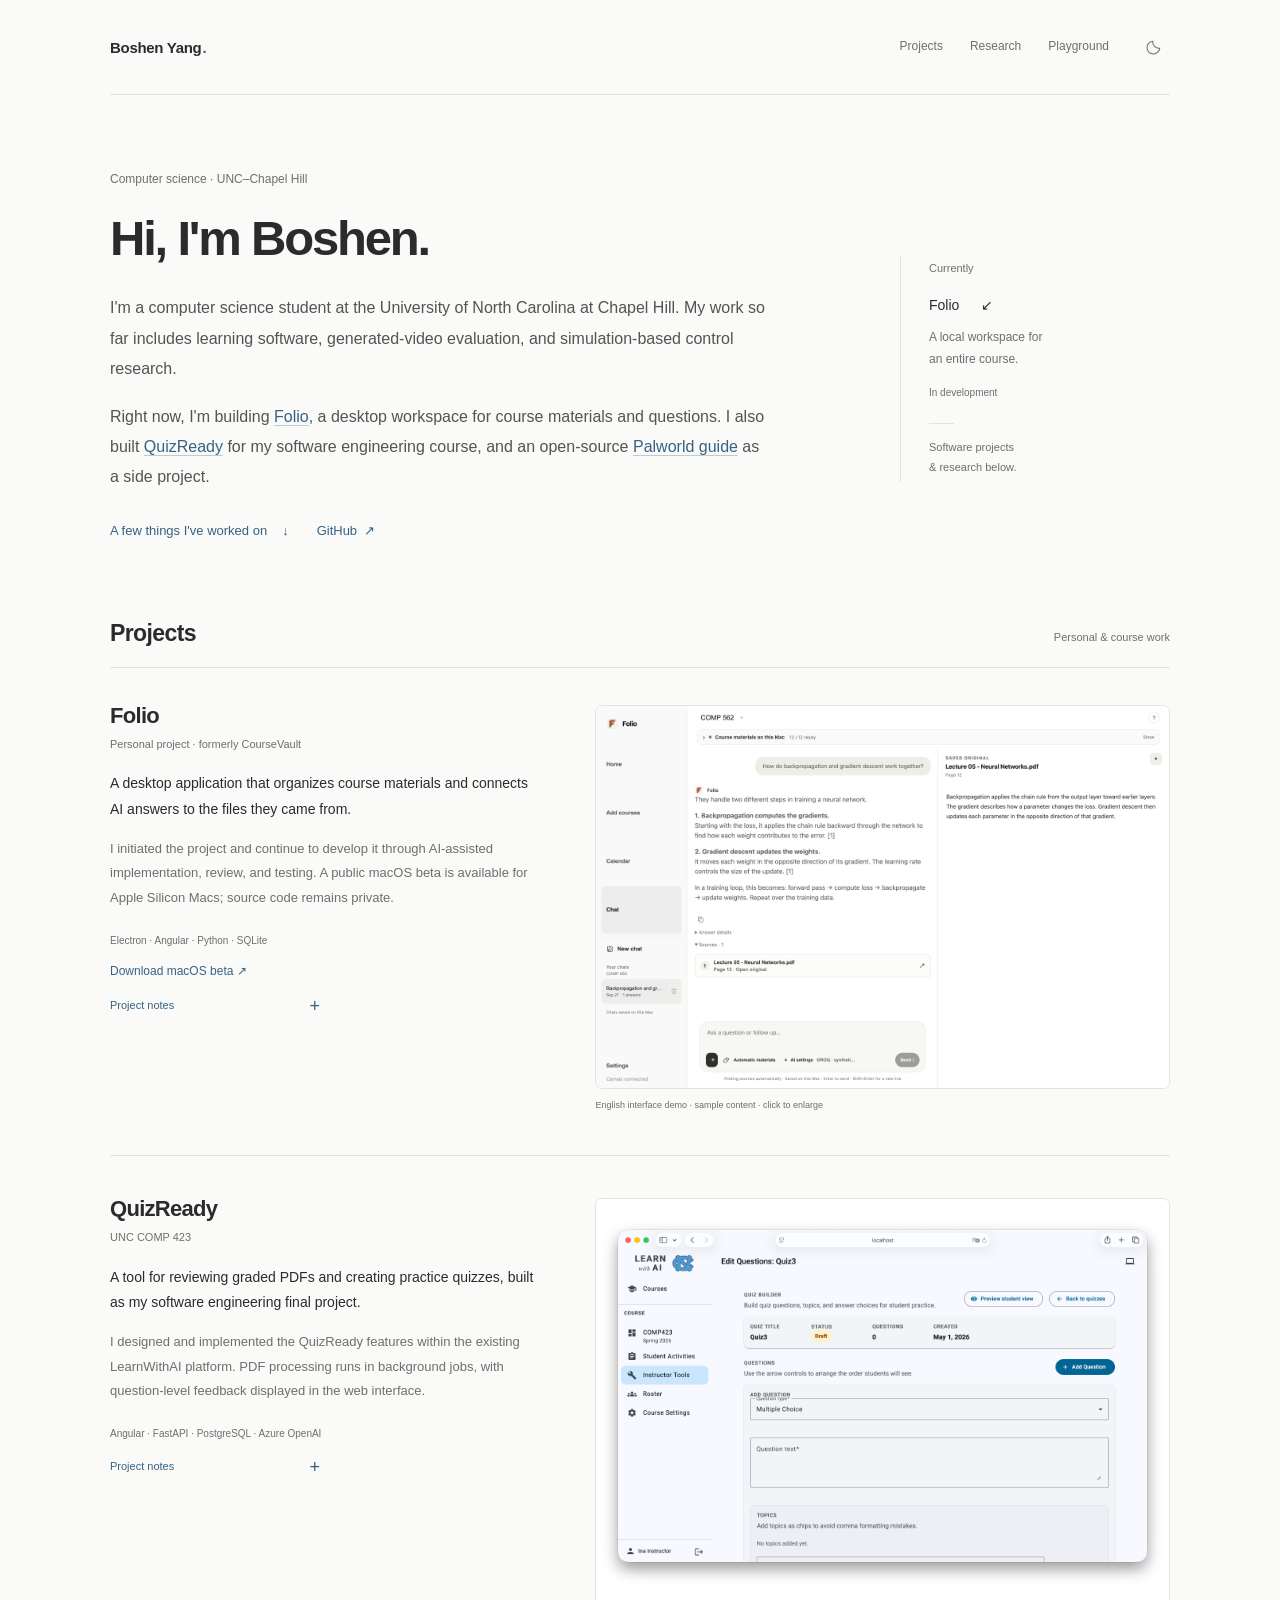
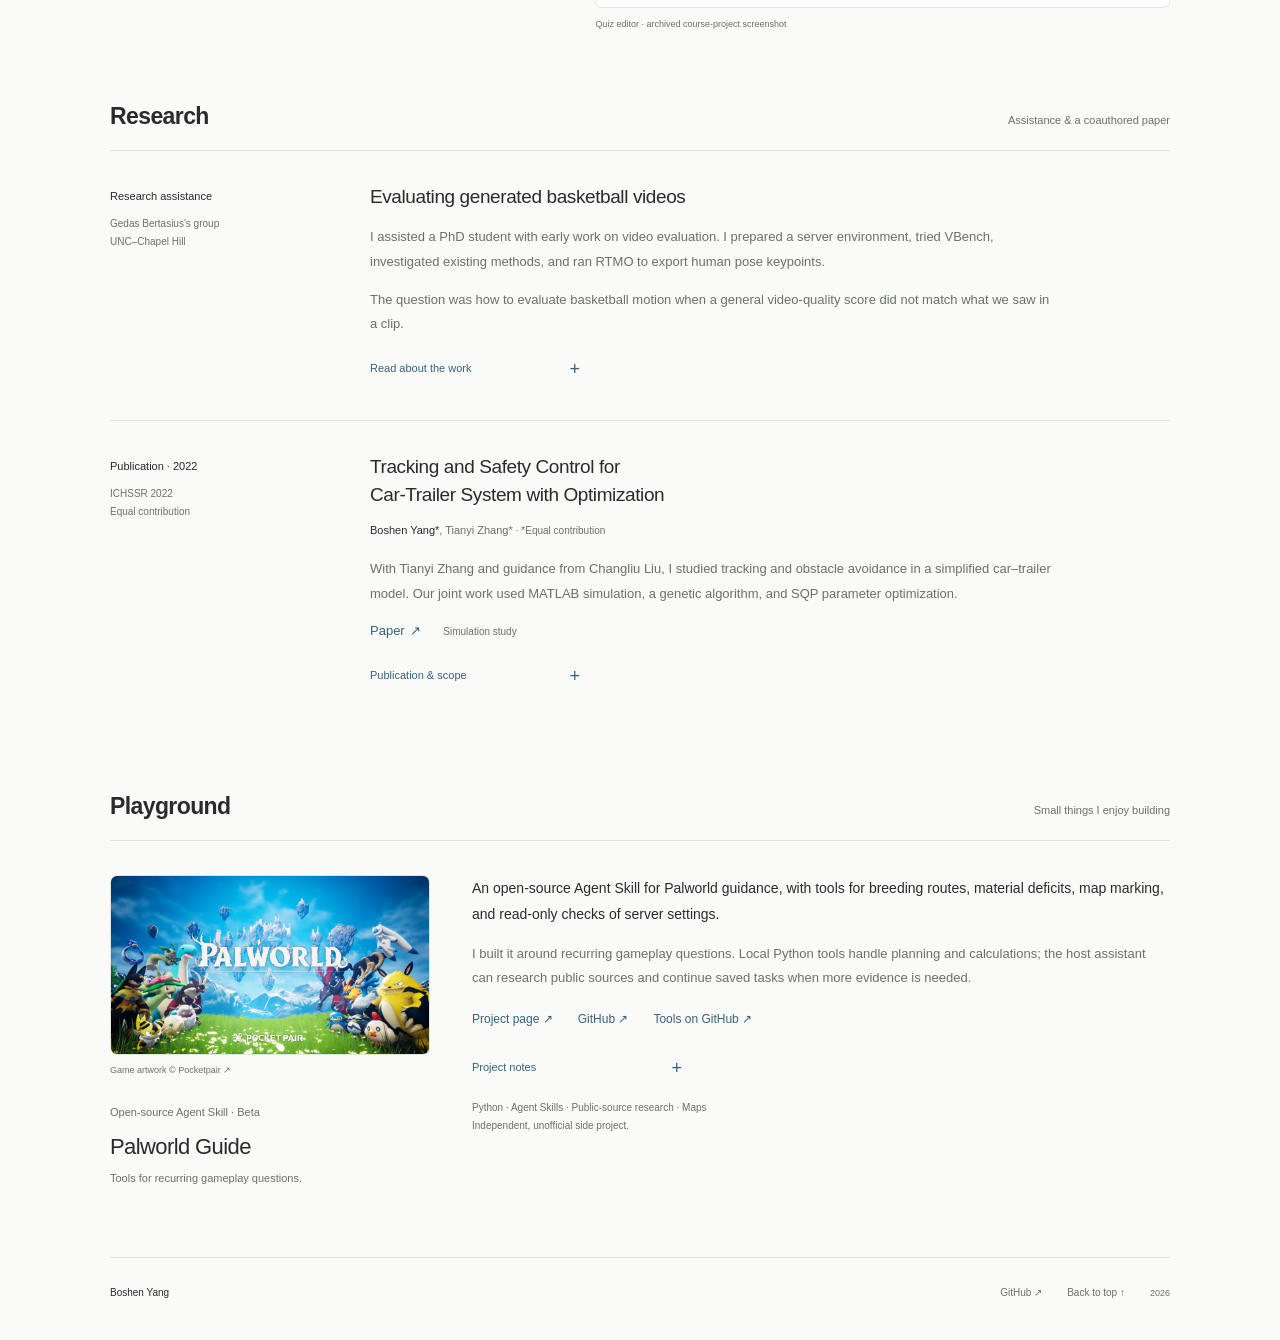
==== index.html @ eacd79cb "Publish Boshen Yang personal website" ====
<!doctype html>
<html lang="en" data-theme="light">
<head>
<meta charset="utf-8"><meta name="viewport" content="width=device-width, initial-scale=1">
<meta name="description" content="Boshen Yang, a computer science student at UNC–Chapel Hill. Selected projects and research.">
<link rel="canonical" href="https://bensssonxx.github.io/">
<meta property="og:type" content="website"><meta property="og:title" content="Boshen Yang"><meta property="og:description" content="Computer science at UNC–Chapel Hill. Selected projects and research."><meta property="og:url" content="https://bensssonxx.github.io/">
<meta name="theme-color" content="#fafaf8"><title>Boshen Yang</title>
<link rel="icon" href="favicon.svg" type="image/svg+xml"><link rel="stylesheet" href="styles.css"><script src="script.js" defer></script>
</head>
<body>
<a class="skip-link" href="#main">Skip to content</a>
<header id="top" class="site-header">
<a class="site-name" href="#top" aria-label="Boshen Yang, back to top">Boshen Yang<span class="name-mark" aria-hidden="true">.</span></a>
<div class="header-right"><nav aria-label="Main navigation"><a href="#projects">Projects</a><a href="#research">Research</a><a href="#playground">Playground</a></nav><button class="theme-toggle" type="button" aria-label="Switch to dark theme" title="Switch to dark theme"><svg class="moon-icon" viewBox="0 0 24 24" fill="none" stroke="currentColor" stroke-width="1.5" aria-hidden="true"><path d="M20.8 13.1A9 9 0 0 1 10.9 3.2a9 9 0 1 0 9.9 9.9Z"/></svg><svg class="sun-icon" viewBox="0 0 24 24" fill="none" stroke="currentColor" stroke-width="1.5" aria-hidden="true"><circle cx="12" cy="12" r="4"/><path d="M12 2v2m0 16v2M2 12h2m16 0h2M5 5l1.5 1.5m11 11L19 19M5 19l1.5-1.5m11-11L19 5"/></svg></button></div>
</header>
<main id="main">
<section id="about" class="intro" aria-labelledby="intro-title">
<div class="intro-main"><p class="intro-location">Computer science · UNC–Chapel Hill</p><h1 id="intro-title">Hi, I'm Boshen.</h1><p>I'm a computer science student at the University of North Carolina at Chapel Hill. My work so far includes learning software, generated-video evaluation, and simulation-based control research.</p><p>Right now, I'm building <a href="#folio">Folio</a>, a desktop workspace for course materials and questions. I also built <a href="#quizready">QuizReady</a> for my software engineering course, and an open-source <a href="#playground">Palworld guide</a> as a side project.</p><div class="intro-links"><a class="intro-link" href="#projects">A few things I've worked on <span aria-hidden="true">↓</span></a><a class="intro-github" href="https://github.com/Bensssonxx" target="_blank" rel="noopener noreferrer">GitHub <span aria-hidden="true">↗</span><span class="sr-only"> (opens in a new tab)</span></a></div></div>
<aside class="current-note" aria-label="Current project"><span class="note-heading">Currently</span><a href="#folio">Folio <span aria-hidden="true">↙</span></a><p>A local workspace for<br>an entire course.</p><span class="note-status">In development</span><div class="note-rule" aria-hidden="true"></div><p class="note-small">Software projects<br>& research below.</p></aside>
</section>

<section id="projects" class="projects" aria-labelledby="projects-title">
<div class="section-heading"><h2 id="projects-title">Projects</h2><span>Personal & course work</span></div>
<article id="folio" class="project-entry">
<div class="project-copy"><span id="coursevault" aria-hidden="true"></span><div class="project-heading"><h3>Folio</h3><span class="entry-type">Personal project · formerly CourseVault</span></div><p>A desktop application that organizes course materials and connects AI answers to the files they came from.</p><p>I initiated the project and continue to develop it through AI-assisted implementation, review, and testing. A public macOS beta is available for Apple Silicon Macs; source code remains private.</p><p class="technologies">Electron · Angular · Python · SQLite</p><p class="project-resource-links"><a href="https://github.com/Bensssonxx/folio-releases/releases/tag/v0.9.0-beta.4" target="_blank" rel="noopener noreferrer">Download macOS beta ↗<span class="sr-only"> (opens in a new tab)</span></a></p><details class="project-details"><summary>Project notes <span aria-hidden="true">+</span></summary><div class="details-content">
              <h4>The problem</h4><p>Course information is spread across Canvas, instructor websites, and local files. Repeated uploads make it harder to keep questions connected to the right materials.</p>
              <h4>My role</h4><p>I initiated the project and continue to define its workflows, review implementation, and iterate through AI-assisted development and hands-on use.</p>
              <h4>How it works</h4><p>Read-only material discovery feeds a local workspace. Keyword and multilingual semantic retrieval support course-scoped questions; citations open the original sources for checking.</p>
              <h4>Current stage</h4><p>Folio was previously called CourseVault. A public beta is available for Apple Silicon Macs running macOS 14 or later. Development continues, and source code remains private.</p>
            </div></details></div>
<figure class="project-figure"><button class="image-button" type="button" aria-label="Enlarge Folio English interface demo" data-caption="Folio — the real application interface displaying a prepared English demo conversation and sample lecture excerpt. Captured locally on October 23, 2026. Demo content; no live AI request or real student record."><img src="assets/folio-english-sources.png" width="1440" height="960" alt="Folio English interface with a sample machine-learning question, an answer, a source citation, and the saved lecture excerpt open alongside it" decoding="async"><span class="image-zoom" aria-hidden="true">View screenshot ↗</span></button><figcaption>English interface demo · sample content · click to enlarge</figcaption></figure>
</article>
<article id="quizready" class="project-entry">
<div class="project-copy"><div class="project-heading"><h3>QuizReady</h3><span class="entry-type">UNC COMP 423</span></div><p>A tool for reviewing graded PDFs and creating practice quizzes, built as my software engineering final project.</p><p>I designed and implemented the QuizReady features within the existing LearnWithAI platform. PDF processing runs in background jobs, with question-level feedback displayed in the web interface.</p><p class="technologies">Angular · FastAPI · PostgreSQL · Azure OpenAI</p><details class="project-details"><summary>Project notes <span aria-hidden="true">+</span></summary><div class="details-content">
              <h4>The problem</h4><p>Scores, handwritten responses, and grading rubrics are spread across a graded PDF. Students need a clearer way to review individual questions and identify what to revisit.</p>
              <h4>My role</h4><p>I designed and implemented the QuizReady features as my COMP 423 final project, integrating them into the existing LearnWithAI course platform.</p>
              <h4>How it works</h4><p>A FastAPI service accepts uploads and queues background processing with Dramatiq and RabbitMQ. PDF and vision processing produce feedback; the Angular interface tracks the job and displays results.</p>
              <h4>Beyond PDF review</h4><p>Instructors can create and publish practice quizzes. Students can submit responses and receive immediate scoring for multiple-choice questions.</p>
            </div></details></div>
<figure class="project-figure"><button class="image-button" type="button" aria-label="Enlarge QuizReady project screenshot" data-caption="QuizReady — the quiz editor in the existing LearnWithAI course platform. Screenshot preserved with the original project materials."><img src="assets/quizready-editor.png" width="2928" height="1920" alt="QuizReady quiz editor with controls for adding questions and previewing the student view" loading="lazy" decoding="async"><span class="image-zoom" aria-hidden="true">View screenshot ↗</span></button><figcaption>Quiz editor · archived course-project screenshot</figcaption></figure>
</article>
</section>

<section id="research" class="research" aria-labelledby="research-title">
<div class="section-heading"><h2 id="research-title">Research</h2><span>Assistance & a coauthored paper</span></div>
<article class="research-entry"><div class="research-context"><span>Research assistance</span><p>Gedas Bertasius's group<br>UNC–Chapel Hill</p></div><div class="research-copy"><h3>Evaluating generated basketball videos</h3><p>I assisted a PhD student with early work on video evaluation. I prepared a server environment, tried VBench, investigated existing methods, and ran RTMO to export human pose keypoints.</p><p>The question was how to evaluate basketball motion when a general video-quality score did not match what we saw in a clip.</p><details class="research-details"><summary>Read about the work <span aria-hidden="true">+</span></summary><div class="details-content"><p>Some short clips received high general-purpose quality scores despite visibly unsatisfactory results. I investigated existing approaches that could better capture basketball motion and body consistency.</p><p>My contribution focused on method research, preliminary testing, and pose-data export. The work explored evaluation approaches rather than establishing a validated motion-error detector.</p></div></details></div></article>
<article class="research-entry"><div class="research-context"><span>Publication · 2022</span><p>ICHSSR 2022<br>Equal contribution</p></div><div class="research-copy"><h3>Tracking and Safety Control for<br class="desktop-break"> Car-Trailer System with Optimization</h3><p class="author-line"><strong>Boshen Yang*</strong>, Tianyi Zhang* <span>· *Equal contribution</span></p><p>With Tianyi Zhang and guidance from Changliu Liu, I studied tracking and obstacle avoidance in a simplified car–trailer model. Our joint work used MATLAB simulation, a genetic algorithm, and SQP parameter optimization.</p><p class="paper-links"><a href="https://doi.org/10.2991/assehr.k.220504.041" target="_blank" rel="noopener noreferrer">Paper <span class="external-arrow" aria-hidden="true">↗</span><span class="sr-only"> (opens in a new tab)</span></a><span>Simulation study</span></p><details class="research-details"><summary>Publication & scope <span aria-hidden="true">+</span></summary><div class="details-content"><p class="publication"><strong>Boshen Yang*, Tianyi Zhang*.</strong> “Tracking and Safety Control for Car-Trailer System with Optimization.” <em>ICHSSR 2022</em>, pp. 223–228. *Equal contribution.</p><p>The paper reports results under idealized numerical simulation conditions. It does not establish real-vehicle validation or a general safety guarantee.</p><a class="text-link" href="https://doi.org/10.2991/assehr.k.220504.041" target="_blank" rel="noopener noreferrer">Read the paper <span aria-hidden="true">↗</span><span class="sr-only"> (opens in a new tab)</span></a></div></details></div></article>
</section>
<section id="playground" class="playground" aria-labelledby="playground-title">
<div class="section-heading"><h2 id="playground-title">Playground</h2><span>Small things I enjoy building</span></div>
<article class="side-project"><div class="side-project-visual"><figure class="palworld-figure"><button class="image-button" type="button" aria-label="Enlarge Palworld official artwork" data-caption="Palworld promotional artwork © Pocketpair, from the developer’s official press release. Used here to illustrate an independent, unofficial fan project; the artwork is not my work."><img src="assets/palworld-official-keyvisual.png" width="1920" height="1080" alt="Official Palworld artwork showing a group of Pals and floating islands beneath the English Palworld logo" loading="lazy" decoding="async"><span class="image-zoom" aria-hidden="true">View artwork ↗</span></button><figcaption>Game artwork © <a href="https://prtimes.jp/main/html/rd/p/000000007.000071410.html" target="_blank" rel="noopener noreferrer">Pocketpair ↗<span class="sr-only"> (opens in a new tab)</span></a></figcaption></figure><span class="entry-type">Open-source Agent Skill · Beta</span><h3>Palworld Guide</h3><p>Tools for recurring gameplay questions.</p></div><div class="side-project-copy"><p>An open-source Agent Skill for Palworld guidance, with tools for breeding routes, material deficits, map marking, and read-only checks of server settings.</p><p>I built it around recurring gameplay questions. Local Python tools handle planning and calculations; the host assistant can research public sources and continue saved tasks when more evidence is needed.</p><div class="side-project-links"><a href="palworld-project/index.html">Project page ↗</a><a href="https://github.com/Bensssonxx/palworld-guide" target="_blank" rel="noopener noreferrer">GitHub ↗<span class="sr-only"> (opens in a new tab)</span></a><a href="https://github.com/Bensssonxx/palworld-guide/tree/main/palworld-guide/scripts" target="_blank" rel="noopener noreferrer">Tools on GitHub ↗<span class="sr-only"> (opens in a new tab)</span></a></div><details class="side-project-details"><summary>Project notes <span aria-hidden="true">+</span></summary><div class="details-content"><p>The bilingual project page includes recorded examples and a terrain map. The Python tools are available in the public repository; this website does not host a chatbot.</p><p>Version 0.11.0-beta.2 is publicly available, with an MIT license for the original code and documentation. Community and game data retain their own rights. Beta trials and offline CI are documented in the repository; external-player and in-game validation remain pending.</p></div></details><p class="side-project-stage">Python · Agent Skills · Public-source research · Maps<br>Independent, unofficial side project.</p></div></article>
</section>
</main>
<footer><span>Boshen Yang</span><div><a href="https://github.com/Bensssonxx" target="_blank" rel="noopener noreferrer">GitHub ↗<span class="sr-only"> (opens in a new tab)</span></a><a href="#top">Back to top ↑</a><span class="footer-year">2026</span></div></footer>
<dialog id="screenshot-dialog" aria-labelledby="dialog-caption"><button class="dialog-close" type="button" aria-label="Close screenshot">Close <span aria-hidden="true">×</span></button><figure><img id="dialog-image" alt=""><figcaption id="dialog-caption">Project screenshot</figcaption></figure></dialog>
</body></html>
---- styles.css ----
:root{color-scheme:light;--bg:#fafaf8;--surface:#fff;--ink:#292b2d;--muted:#6c706e;--line:#e3e4de;--link:#376283;--soft:#f0f1ec;--sans:-apple-system,BlinkMacSystemFont,'Segoe UI',Helvetica,Arial,sans-serif}
:root[data-theme=dark]{color-scheme:dark;--bg:#191b1b;--surface:#222525;--ink:#e7e8e3;--muted:#9ea6a3;--line:#343a37;--link:#a2c4db;--soft:#252b27}
*{box-sizing:border-box}html{scroll-behavior:smooth;scroll-padding-top:38px}body{margin:0;background:var(--bg);color:var(--ink);font-family:var(--sans);font-size:15px;line-height:1.8;-webkit-font-smoothing:antialiased}a{color:var(--link);text-decoration:none;text-underline-offset:4px}a:hover{text-decoration:underline}button{font:inherit;color:inherit;cursor:pointer}button,a,summary{-webkit-tap-highlight-color:transparent}a:focus-visible,button:focus-visible,summary:focus-visible{outline:2px solid var(--link);outline-offset:5px}::selection{background:#bfd1dd80}.site-header,main,footer{width:min(1060px,calc(100% - 96px));margin-inline:auto}.site-header{display:flex;justify-content:space-between;align-items:center;gap:25px;padding:30px 0;border-bottom:1px solid var(--line)}.site-name{font-size:15px;font-weight:600;color:var(--ink);letter-spacing:-.3px}.site-name:hover{text-decoration:none}.name-mark{color:var(--link);margin-left:1px}.header-right,nav{display:flex;align-items:center;gap:27px}nav a{font-size:12px;color:var(--muted)}nav a:hover,nav a[aria-current]{color:var(--ink)}.external-arrow{display:inline-block;margin-left:2px;transition:transform .18s}a:hover .external-arrow{transform:translate(1px,-1px)}.theme-toggle{display:grid;place-items:center;width:34px;height:34px;border:0;background:none;border-radius:5px;color:var(--muted);padding:8px;transition:background .18s,color .18s}.theme-toggle:hover{background:var(--soft);color:var(--ink)}.theme-toggle svg{width:17px;height:17px}.sun-icon{display:none}[data-theme=dark] .sun-icon{display:block}[data-theme=dark] .moon-icon{display:none}.intro{display:grid;grid-template-columns:minmax(0,700px) 1fr;gap:90px;padding:74px 0 77px;align-items:center}.intro-location{font-size:12px;color:var(--muted);margin:0 0 18px}.intro h1{font-size:49px;font-weight:550;letter-spacing:-2.2px;line-height:1.2;margin:0 0 26px}.intro-main>p:not(.intro-location){font-size:16px;line-height:1.9;color:#505653;margin:0 0 17px;max-width:660px}[data-theme=dark] .intro-main>p:not(.intro-location){color:#bdc4c0}.intro-main>p a{border-bottom:1px solid #37628350}.intro-main>p a:hover{text-decoration:none;border-color:var(--link)}.intro-link{font-size:13px;display:inline-flex;gap:15px;align-items:center;margin-top:9px}.intro-link>span{display:inline-block;transition:transform .18s}.intro-link:hover>span{transform:translateY(2px)}.current-note{border-left:1px solid var(--line);padding:4px 0 4px 28px;align-self:center;margin-top:26px;font-size:12px}.note-heading{display:block;font-size:11px;color:var(--muted);margin-bottom:14px}.current-note>a{color:var(--ink);display:inline-flex;align-items:center;gap:22px;font-size:14px;font-weight:500}.current-note p{color:var(--muted);font-size:12px;line-height:1.8;margin:9px 0}.note-status{font-size:10px;color:var(--muted);display:inline-block;margin-top:4px}.note-rule{height:1px;background:var(--line);width:25px;margin:20px 0 14px}.current-note .note-small{font-size:11px;margin:0}.section-heading{display:flex;align-items:baseline;justify-content:space-between;gap:25px;border-bottom:1px solid var(--line);padding-bottom:18px;margin-bottom:34px}.section-heading h2{font-size:23px;font-weight:550;letter-spacing:-.6px;line-height:1.3;margin:0}.section-heading>span{font-size:11px;color:var(--muted)}.project-entry{display:grid;grid-template-columns:.86fr 1.14fr;gap:52px;align-items:start;padding-bottom:43px;margin-bottom:39px;border-bottom:1px solid var(--line)}.project-entry:last-child{border-bottom:0;padding-bottom:0;margin-bottom:0}.project-heading{display:flex;flex-direction:column;align-items:start;gap:4px;margin-bottom:17px}.project-heading h3{font-size:22px;font-weight:550;letter-spacing:-.7px;line-height:1.3;margin:0}.entry-type{font-size:11px;color:var(--muted)}.project-copy>p{font-size:13px;line-height:1.9;color:var(--muted);margin:0 0 15px}.project-copy>p:first-of-type{color:var(--ink);font-size:14px;line-height:1.8}.project-copy .technologies{font-size:10px;line-height:1.9;color:var(--muted);margin:20px 0 5px}.project-figure{margin:0;padding-top:3px;min-width:0}.image-button{padding:0;border:1px solid var(--line);background:var(--surface);border-radius:7px;display:block;width:100%;position:relative;overflow:hidden;transition:transform .2s,border-color .2s;cursor:zoom-in;text-align:left}.image-button img{display:block;width:100%;height:auto;aspect-ratio:1.405;object-fit:contain;background:#fff}.image-button:hover{transform:translateY(-2px);border-color:#adb8b0}.image-zoom{position:absolute;right:10px;bottom:10px;font-size:9px;border:1px solid #e3e4de;border-radius:4px;color:#3c4942;background:#fffffff0;padding:4px 7px;opacity:0;transform:translateY(3px);transition:opacity .18s,transform .18s}.image-button:hover .image-zoom,.image-button:focus-visible .image-zoom{opacity:1;transform:none}.project-figure figcaption{font-size:9px;color:var(--muted);margin-top:9px;line-height:1.6}summary{list-style:none;cursor:pointer;display:flex;justify-content:space-between;align-items:center;gap:15px;font-size:11px;color:var(--link);padding:9px 0;max-width:210px}summary:hover{text-decoration:underline;text-underline-offset:4px}summary::-webkit-details-marker{display:none}summary>span{font-size:18px;line-height:1;display:inline-block;transition:transform .18s}details[open]>summary>span{transform:rotate(45deg)}.details-content{font-size:12px;line-height:1.9;color:var(--muted);padding:6px 0 5px}.details-content h4{font-size:11px;font-weight:600;color:var(--ink);margin:13px 0 5px}.details-content h4:first-child{margin-top:0}.details-content p{margin:0 0 12px}.details-content p:last-child{margin-bottom:0}.research{padding-top:71px}.research .section-heading{margin-bottom:0}.research-entry{display:grid;grid-template-columns:210px 1fr;gap:50px;border-bottom:1px solid var(--line);padding:32px 0}.research-entry:last-child{border-bottom:0}.research-context{padding-top:3px;font-size:11px;line-height:1.9;color:var(--muted)}.research-context>span{color:var(--ink);font-size:11px}.research-context p{font-size:10px;margin:8px 0 0;line-height:1.8}.research-copy h3{font-size:19px;line-height:1.5;font-weight:500;letter-spacing:-.4px;margin:0 0 14px}.research-copy>p{font-size:13px;line-height:1.9;color:var(--muted);margin:0 0 13px;max-width:690px}.research-copy .author-line{font-size:11px;margin-top:-4px;margin-bottom:16px}.author-line strong{font-weight:500;color:var(--ink)}.author-line span{color:var(--muted);font-size:10px}.paper-links{display:flex;align-items:center;gap:22px}.paper-links>span{font-size:10px}.research-copy summary{font-size:11px;max-width:210px}.publication{font-size:11px}.publication strong{font-weight:550;color:var(--ink)}.text-link{font-size:12px;color:var(--link)}footer{margin-top:69px;border-top:1px solid var(--line);padding:26px 0 38px;display:flex;justify-content:space-between;align-items:center;font-size:10px;gap:25px;color:var(--muted)}footer>span{color:var(--ink)}footer>div{display:flex;align-items:center;gap:25px}footer a{font-size:10px;color:var(--muted)}.footer-year{font-size:9px}.skip-link{position:fixed;left:20px;top:-80px;padding:10px 15px;background:var(--ink);color:var(--bg);z-index:50;font-size:13px}.skip-link:focus{top:15px}.sr-only{position:absolute;width:1px;height:1px;padding:0;margin:-1px;overflow:hidden;clip:rect(0,0,0,0);white-space:nowrap;border:0}dialog{border:1px solid var(--line);border-radius:8px;background:var(--surface);color:var(--ink);padding:48px 24px 20px;width:min(1200px,calc(100vw - 48px));max-width:calc(100vw - 48px);max-height:calc(100vh - 48px);overflow:auto;box-shadow:0 15px 80px #0002}dialog[open]{animation:dialog-in .18s ease-out}dialog::backdrop{background:#141a1bcc;backdrop-filter:blur(3px)}.dialog-close{display:flex;align-items:center;gap:10px;position:absolute;top:11px;right:20px;font-size:11px;border:0;background:transparent;padding:4px 6px;color:var(--muted)}.dialog-close:hover{color:var(--ink)}.dialog-close>span{font-size:20px;line-height:1}dialog figure{margin:0}dialog img{display:block;max-width:100%;max-height:75vh;width:auto;height:auto;margin:auto;object-fit:contain}dialog figcaption{font-size:11px;line-height:1.7;color:var(--muted);margin-top:15px;text-align:center;max-width:850px;margin-inline:auto}.dialog-open{overflow:hidden}@keyframes dialog-in{from{opacity:0;transform:translateY(6px)}to{opacity:1;transform:none}}
@media(max-width:1050px){.site-header,main,footer{width:calc(100% - 72px)}.intro{gap:50px;grid-template-columns:minmax(0,1fr) 190px}.intro h1{font-size:46px}.intro-main>p:not(.intro-location){font-size:15px}.project-entry{gap:35px}.research-entry{grid-template-columns:170px 1fr;gap:35px}}
@media(max-width:760px){.site-header,main,footer{width:calc(100% - 48px)}.site-header{padding:20px 0}.header-right,nav{gap:19px}.intro{grid-template-columns:1fr;gap:0;padding:53px 0 56px}.intro-main>p:not(.intro-location){max-width:650px}.intro h1{font-size:42px}.current-note{display:none}.section-heading h2{font-size:22px}.project-entry{grid-template-columns:.9fr 1.1fr;gap:27px}.project-heading h3{font-size:21px}.project-copy>p{font-size:12px}.project-copy>p:first-of-type{font-size:13px}.project-figure figcaption{font-size:8px}.research{padding-top:53px}.research-entry{grid-template-columns:135px 1fr;gap:25px}.research-copy h3{font-size:18px}.research-copy>p{font-size:12px}.desktop-break{display:none}}
@media(max-width:600px){html{scroll-padding-top:24px}.site-header,main,footer{width:calc(100% - 40px)}.site-header{padding:18px 0;align-items:center;gap:12px}.site-name{font-size:12px}.header-right{gap:10px}nav{gap:13px}nav>a{font-size:10px}.theme-toggle{width:28px;height:32px;padding:6px}.theme-toggle svg{height:15px;width:15px}.intro{padding:43px 0 48px}.intro-location{font-size:10px;margin-bottom:18px}.intro h1{font-size:38px;letter-spacing:-1.5px;margin-bottom:24px}.intro-main>p:not(.intro-location){font-size:14px;line-height:1.9;margin-bottom:15px}.intro-link{font-size:12px;margin-top:8px;gap:14px}.section-heading{padding-bottom:15px;margin-bottom:26px;gap:15px}.section-heading h2{font-size:22px}.section-heading>span{font-size:9px}.project-entry{grid-template-columns:1fr;gap:19px;padding-bottom:29px;margin-bottom:29px}.project-heading{flex-direction:row;justify-content:space-between;align-items:baseline;gap:15px;margin-bottom:15px}.project-heading h3{font-size:23px}.entry-type{font-size:10px;white-space:nowrap}.project-copy>p{font-size:13px;line-height:1.85}.project-copy>p:first-of-type{font-size:14px;line-height:1.8}.project-copy .technologies{font-size:10px;margin-top:17px}.project-copy summary{font-size:12px;max-width:190px;padding:8px 0}.details-content{font-size:12px}.project-figure{padding:0}.image-button{border-radius:6px}.image-zoom{opacity:1;transform:none;font-size:8px;padding:3px 5px;right:8px;bottom:8px}.project-figure figcaption{font-size:9px;margin-top:8px}.research{padding-top:47px}.research .section-heading>span{max-width:144px;text-align:right;line-height:1.7}.research-entry{grid-template-columns:1fr;gap:15px;padding:27px 0}.research-context{padding:0;display:flex;align-items:baseline;justify-content:space-between;gap:15px}.research-context>span{font-size:10px;white-space:nowrap}.research-context p{font-size:9px;line-height:1.6;margin:0;text-align:right}.research-copy h3{font-size:19px;line-height:1.45;margin-bottom:15px;letter-spacing:-.3px}.research-copy>p{font-size:13px;line-height:1.85}.research-copy .author-line{font-size:10px;line-height:1.8}.author-line span{font-size:9px}.research-copy summary{font-size:12px;padding:8px 0}.paper-links{gap:19px}.paper-links>span{font-size:10px}footer{margin-top:45px;padding:22px 0 28px;font-size:10px;gap:15px}footer>div{gap:17px}.footer-year{display:none}footer a{font-size:9px}dialog{padding:48px 12px 16px;width:calc(100vw - 20px);max-width:calc(100vw - 20px);max-height:calc(100vh - 20px)}dialog figcaption{font-size:10px;padding:0 7px}dialog img{max-height:70vh}.dialog-close{right:10px;top:10px;font-size:12px;min-height:28px}}
@media(max-width:360px){.site-header,main,footer{width:calc(100% - 32px)}nav{gap:10px}.header-right{gap:5px}.site-name{font-size:11px}.intro h1{font-size:35px}.entry-type{font-size:9px}.project-copy .technologies{font-size:9px}.research-context p{font-size:8px}}
@media(prefers-reduced-motion:reduce){html{scroll-behavior:auto}*,*::before,*::after{animation:none!important;transition:none!important}}
@media print{.theme-toggle,.intro-link,.image-zoom,dialog{display:none!important}:root{color-scheme:light;--bg:white;--surface:white;--ink:#111;--muted:#555;--line:#ccc;--link:#222}.site-header,main,footer{width:100%}.site-header{padding:8px 0}.intro{padding:20px 0 25px}.intro h1{font-size:32px}.intro-main>p:not(.intro-location){font-size:11pt}.project-entry{break-inside:avoid;padding-bottom:20px;margin-bottom:20px}.research{padding-top:25px}.research-entry{break-inside:avoid}.image-button{border:1px solid #ddd}footer{margin-top:25px}a{color:#222}*{animation:none!important}}
/* Keep the keyboard-only skip link out of full-page captures while scrolled. */
.skip-link:not(:focus){opacity:0;pointer-events:none}
.playground{padding-top:65px}.side-project{display:grid;grid-template-columns:240px 1fr;gap:50px}.side-project-note{border:1px solid var(--line);border-radius:7px;background:var(--soft);padding:24px;position:relative;min-height:185px}.side-project-note h3{font-size:22px;font-weight:500;letter-spacing:-.6px;line-height:1.4;margin:15px 0 8px}.side-project-note p{font-size:11px;line-height:1.8;color:var(--muted);max-width:150px;margin:0}.side-project-mark{position:absolute;right:21px;bottom:15px;color:var(--link);font-size:24px}.side-project-copy p{font-size:13px;line-height:1.9;color:var(--muted);margin:0 0 14px}.side-project-copy>p:first-child{color:var(--ink);font-size:14px}.side-project-links{display:flex;gap:25px;flex-wrap:wrap;margin:18px 0}.side-project-links a{font-size:12px}.side-project-copy .side-project-stage{font-size:10px;line-height:1.8;margin:0}
@media(max-width:760px){.side-project{grid-template-columns:200px 1fr;gap:30px}.playground{padding-top:50px}}
@media(max-width:600px){.side-project{grid-template-columns:1fr;gap:21px}.side-project-note{min-height:150px;padding:21px}.side-project-note h3{margin-top:10px}.side-project-note p{max-width:none}.playground{padding-top:42px}.playground .section-heading>span{font-size:9px}.side-project-copy p{font-size:13px}}
@media(max-width:420px){nav{gap:9px}nav>a{font-size:9px}.header-right{gap:5px}}

/* Current project resources retain the existing restrained layout. */
.project-copy .project-resource-links{margin:10px 0 4px;font-size:12px}.side-project-details{margin-bottom:12px}.side-project-details summary{font-size:11px}.side-project-details .details-content{font-size:12px}#folio .image-button img{aspect-ratio:3/2}

/* Project imagery: real product interface and attributed game artwork. */
.side-project{grid-template-columns:320px minmax(0,1fr);gap:42px}
.side-project-visual{min-width:0}.palworld-figure{margin:0 0 19px}.palworld-figure .image-button img{aspect-ratio:16/9;object-fit:contain}.palworld-figure figcaption{margin-top:8px;color:var(--muted);font-size:9px;line-height:1.6}.palworld-figure figcaption a{color:inherit}.side-project-visual h3{margin:8px 0 6px;font-size:22px;font-weight:500;letter-spacing:-.6px;line-height:1.4}.side-project-visual>p{margin:0;color:var(--muted);font-size:11px;line-height:1.8}
@media(max-width:760px){.side-project{grid-template-columns:260px minmax(0,1fr);gap:28px}}
@media(max-width:600px){.side-project{grid-template-columns:1fr;gap:23px}.palworld-figure{margin-bottom:17px}}

.intro-links{display:flex;align-items:baseline;gap:28px;flex-wrap:wrap}.intro-github{font-size:13px;display:inline-flex;align-items:center;gap:7px}.intro-github span[aria-hidden]{transition:transform .18s}.intro-github:hover span[aria-hidden]{transform:translate(1px,-1px)}
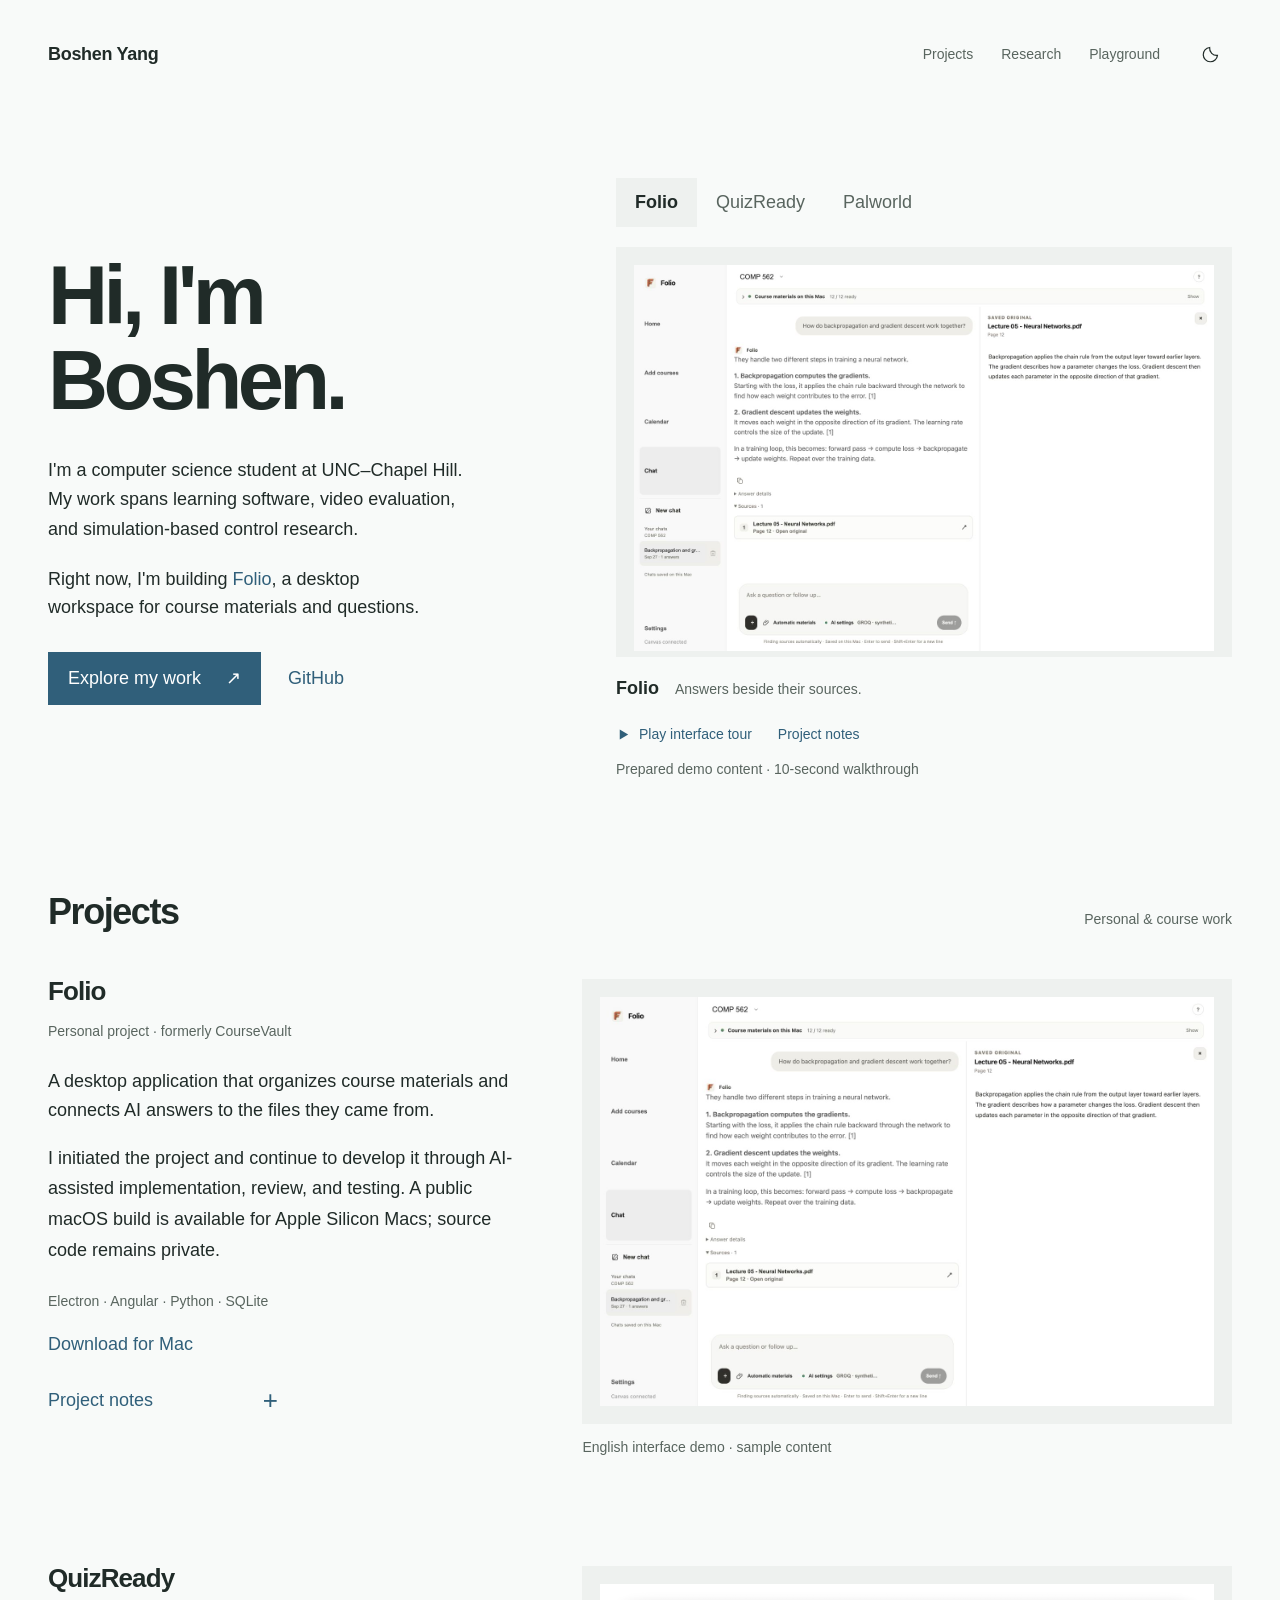
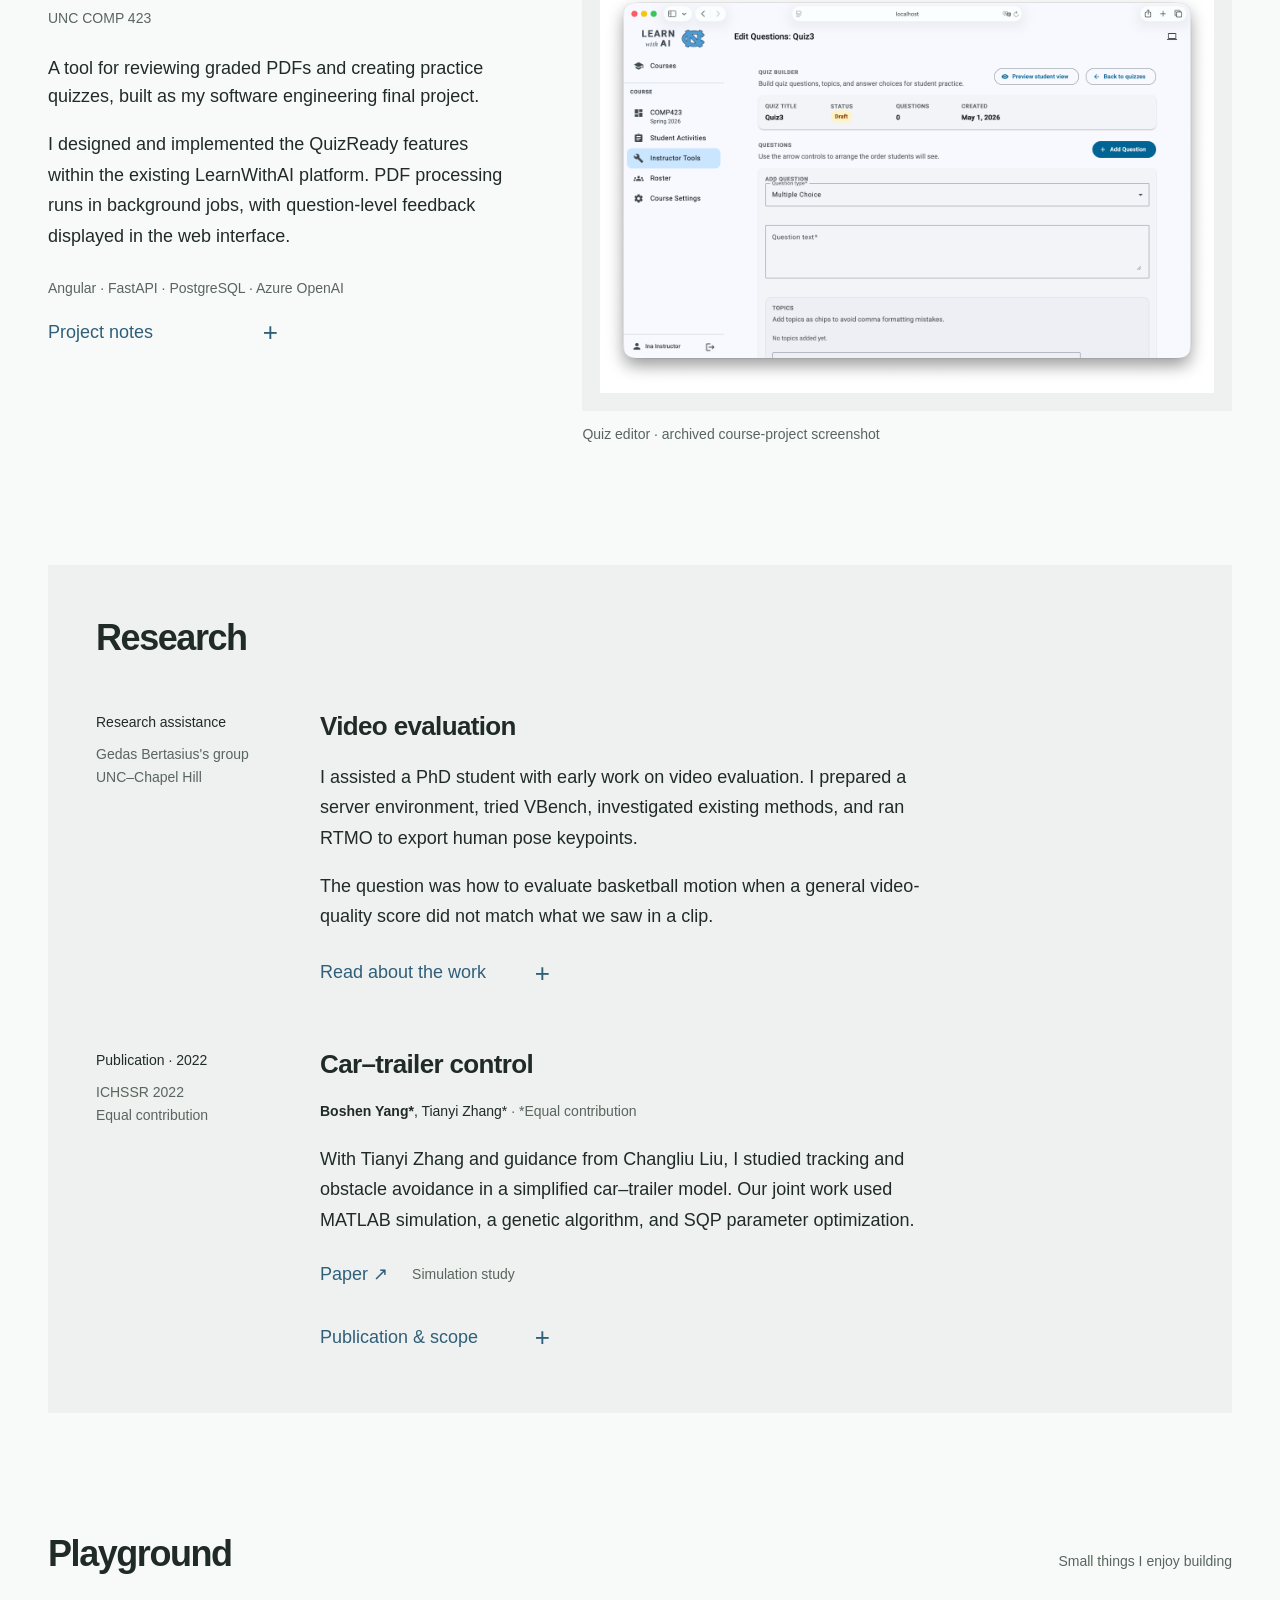
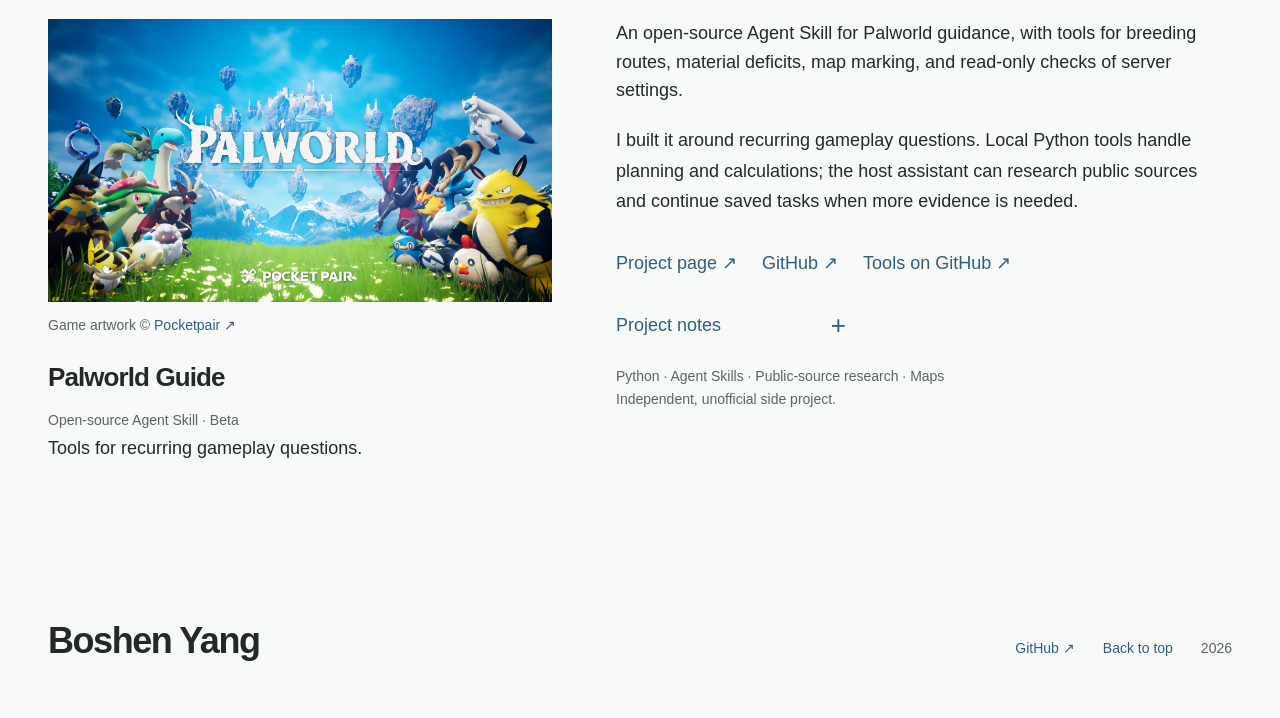
==== commit 6b4b658c: "Polish personal homepage and add optional Folio interface tour" ====
--- a/index.html
+++ b/index.html
@@ -5,31 +5,41 @@
 <meta name="description" content="Boshen Yang, a computer science student at UNC–Chapel Hill. Selected projects and research.">
 <link rel="canonical" href="https://bensssonxx.github.io/">
 <meta property="og:type" content="website"><meta property="og:title" content="Boshen Yang"><meta property="og:description" content="Computer science at UNC–Chapel Hill. Selected projects and research."><meta property="og:url" content="https://bensssonxx.github.io/">
-<meta name="theme-color" content="#fafaf8"><title>Boshen Yang</title>
+<meta name="theme-color" content="#f8faf9"><title>Boshen Yang</title>
 <link rel="icon" href="favicon.svg" type="image/svg+xml"><link rel="stylesheet" href="styles.css"><script src="script.js" defer></script>
 </head>
 <body>
 <a class="skip-link" href="#main">Skip to content</a>
 <header id="top" class="site-header">
-<a class="site-name" href="#top" aria-label="Boshen Yang, back to top">Boshen Yang<span class="name-mark" aria-hidden="true">.</span></a>
+<a class="site-name" href="#top" aria-label="Boshen Yang, back to top">Boshen Yang</a>
 <div class="header-right"><nav aria-label="Main navigation"><a href="#projects">Projects</a><a href="#research">Research</a><a href="#playground">Playground</a></nav><button class="theme-toggle" type="button" aria-label="Switch to dark theme" title="Switch to dark theme"><svg class="moon-icon" viewBox="0 0 24 24" fill="none" stroke="currentColor" stroke-width="1.5" aria-hidden="true"><path d="M20.8 13.1A9 9 0 0 1 10.9 3.2a9 9 0 1 0 9.9 9.9Z"/></svg><svg class="sun-icon" viewBox="0 0 24 24" fill="none" stroke="currentColor" stroke-width="1.5" aria-hidden="true"><circle cx="12" cy="12" r="4"/><path d="M12 2v2m0 16v2M2 12h2m16 0h2M5 5l1.5 1.5m11 11L19 19M5 19l1.5-1.5m11-11L19 5"/></svg></button></div>
 </header>
 <main id="main">
 <section id="about" class="intro" aria-labelledby="intro-title">
-<div class="intro-main"><p class="intro-location">Computer science · UNC–Chapel Hill</p><h1 id="intro-title">Hi, I'm Boshen.</h1><p>I'm a computer science student at the University of North Carolina at Chapel Hill. My work so far includes learning software, generated-video evaluation, and simulation-based control research.</p><p>Right now, I'm building <a href="#folio">Folio</a>, a desktop workspace for course materials and questions. I also built <a href="#quizready">QuizReady</a> for my software engineering course, and an open-source <a href="#playground">Palworld guide</a> as a side project.</p><div class="intro-links"><a class="intro-link" href="#projects">A few things I've worked on <span aria-hidden="true">↓</span></a><a class="intro-github" href="https://github.com/Bensssonxx" target="_blank" rel="noopener noreferrer">GitHub <span aria-hidden="true">↗</span><span class="sr-only"> (opens in a new tab)</span></a></div></div>
-<aside class="current-note" aria-label="Current project"><span class="note-heading">Currently</span><a href="#folio">Folio <span aria-hidden="true">↙</span></a><p>A local workspace for<br>an entire course.</p><span class="note-status">In development</span><div class="note-rule" aria-hidden="true"></div><p class="note-small">Software projects<br>& research below.</p></aside>
-</section>
+<div class="intro-main"><h1 id="intro-title">Hi, I'm<br> Boshen.</h1>
+<p class="intro-description">I'm a computer science student at UNC–Chapel Hill. My work spans learning software, video evaluation, and simulation-based control research.</p>
+<p class="intro-current">Right now, I'm building <a href="#folio">Folio</a>, a desktop workspace for course materials and questions.</p>
+<div class="intro-links"><a class="primary-link" href="#projects">Explore my work <span aria-hidden="true">↗</span></a><a class="intro-github" href="https://github.com/Bensssonxx" target="_blank" rel="noopener noreferrer">GitHub<span class="sr-only"> (opens in a new tab)</span></a></div></div>
+<div class="work-preview"><fieldset class="preview-picker"><legend class="sr-only">Preview a project</legend>
+<input class="sr-only" type="radio" name="preview" id="preview-folio" checked><label for="preview-folio">Folio</label>
+<input class="sr-only" type="radio" name="preview" id="preview-quizready"><label for="preview-quizready">QuizReady</label>
+<input class="sr-only" type="radio" name="preview" id="preview-palworld"><label for="preview-palworld">Palworld</label>
+<div class="preview-frames">
+<figure class="preview-frame preview-folio"><div class="preview-picture"><img src="assets/folio-english-sources.png" width="1440" height="960" alt="Folio's English interface with an answer and the saved lecture source open beside it" decoding="async"></div><figcaption><strong>Folio</strong><span>Answers beside their sources.</span></figcaption><div class="preview-actions"><button class="tour-trigger" type="button"><svg aria-hidden="true" viewBox="0 0 16 16"><path d="M4 2.7 13 8 4 13.3Z" fill="currentColor"/></svg>Play interface tour</button><a href="#folio">Project notes</a></div><p class="preview-note">Prepared demo content · 10-second walkthrough</p></figure>
+<figure class="preview-frame preview-quizready"><div class="preview-picture"><img src="assets/quizready-editor.png" width="2928" height="1920" alt="QuizReady's practice quiz editor in the LearnWithAI course platform" loading="lazy" decoding="async"></div><figcaption><strong>QuizReady</strong><span>Graded PDFs and practice quizzes.</span></figcaption><div class="preview-actions"><a href="#quizready">Explore QuizReady</a></div><p class="preview-note">Archived course-project interface</p></figure>
+<figure class="preview-frame preview-palworld"><div class="preview-picture"><img src="assets/palworld-official-keyvisual.png" width="1920" height="1080" alt="Palworld promotional artwork with Pals, floating islands, and the English game logo" loading="lazy" decoding="async"></div><figcaption><strong>Palworld Guide</strong><span>A toolkit for the questions I keep asking.</span></figcaption><div class="preview-actions"><a href="palworld-project/index.html">Explore the toolkit</a></div><p class="preview-note">Game artwork © <a href="https://prtimes.jp/main/html/rd/p/000000007.000071410.html" target="_blank" rel="noopener noreferrer">Pocketpair</a> · Unofficial project</p></figure>
+</div></fieldset></div></section>
 
 <section id="projects" class="projects" aria-labelledby="projects-title">
 <div class="section-heading"><h2 id="projects-title">Projects</h2><span>Personal & course work</span></div>
 <article id="folio" class="project-entry">
-<div class="project-copy"><span id="coursevault" aria-hidden="true"></span><div class="project-heading"><h3>Folio</h3><span class="entry-type">Personal project · formerly CourseVault</span></div><p>A desktop application that organizes course materials and connects AI answers to the files they came from.</p><p>I initiated the project and continue to develop it through AI-assisted implementation, review, and testing. A public macOS beta is available for Apple Silicon Macs; source code remains private.</p><p class="technologies">Electron · Angular · Python · SQLite</p><p class="project-resource-links"><a href="https://github.com/Bensssonxx/folio-releases/releases/tag/v0.9.0-beta.4" target="_blank" rel="noopener noreferrer">Download macOS beta ↗<span class="sr-only"> (opens in a new tab)</span></a></p><details class="project-details"><summary>Project notes <span aria-hidden="true">+</span></summary><div class="details-content">
+<div class="project-copy"><span id="coursevault" aria-hidden="true"></span><div class="project-heading"><h3>Folio</h3><span class="entry-type">Personal project · formerly CourseVault</span></div><p>A desktop application that organizes course materials and connects AI answers to the files they came from.</p><p>I initiated the project and continue to develop it through AI-assisted implementation, review, and testing. A public macOS build is available for Apple Silicon Macs; source code remains private.</p><p class="technologies">Electron · Angular · Python · SQLite</p><p class="project-resource-links"><a href="https://github.com/Bensssonxx/folio-releases/releases/latest" target="_blank" rel="noopener noreferrer">Download for Mac<span class="sr-only"> (opens in a new tab)</span></a></p><details class="project-details"><summary>Project notes <span aria-hidden="true">+</span></summary><div class="details-content">
               <h4>The problem</h4><p>Course information is spread across Canvas, instructor websites, and local files. Repeated uploads make it harder to keep questions connected to the right materials.</p>
               <h4>My role</h4><p>I initiated the project and continue to define its workflows, review implementation, and iterate through AI-assisted development and hands-on use.</p>
               <h4>How it works</h4><p>Read-only material discovery feeds a local workspace. Keyword and multilingual semantic retrieval support course-scoped questions; citations open the original sources for checking.</p>
-              <h4>Current stage</h4><p>Folio was previously called CourseVault. A public beta is available for Apple Silicon Macs running macOS 14 or later. Development continues, and source code remains private.</p>
+              <h4>Current stage</h4><p>Folio was previously called CourseVault. A public build is available for Apple Silicon Macs running macOS 14 or later. Development continues, and source code remains private.</p>
             </div></details></div>
-<figure class="project-figure"><button class="image-button" type="button" aria-label="Enlarge Folio English interface demo" data-caption="Folio — the real application interface displaying a prepared English demo conversation and sample lecture excerpt. Captured locally on October 23, 2026. Demo content; no live AI request or real student record."><img src="assets/folio-english-sources.png" width="1440" height="960" alt="Folio English interface with a sample machine-learning question, an answer, a source citation, and the saved lecture excerpt open alongside it" decoding="async"><span class="image-zoom" aria-hidden="true">View screenshot ↗</span></button><figcaption>English interface demo · sample content · click to enlarge</figcaption></figure>
+<figure class="project-figure"><button class="image-button" type="button" aria-label="Enlarge Folio English interface demo" data-caption="Folio — the real application interface displaying a prepared English demo conversation and sample lecture excerpt. Captured locally on October 23, 2026. Demo content; no live AI request or real student record."><img src="assets/folio-english-sources.png" width="1440" height="960" alt="Folio English interface with a sample machine-learning question, an answer, a source citation, and the saved lecture excerpt open alongside it" decoding="async"><span class="image-zoom" aria-hidden="true">View screenshot ↗</span></button><figcaption>English interface demo · sample content </figcaption></figure>
 </article>
 <article id="quizready" class="project-entry">
 <div class="project-copy"><div class="project-heading"><h3>QuizReady</h3><span class="entry-type">UNC COMP 423</span></div><p>A tool for reviewing graded PDFs and creating practice quizzes, built as my software engineering final project.</p><p>I designed and implemented the QuizReady features within the existing LearnWithAI platform. PDF processing runs in background jobs, with question-level feedback displayed in the web interface.</p><p class="technologies">Angular · FastAPI · PostgreSQL · Azure OpenAI</p><details class="project-details"><summary>Project notes <span aria-hidden="true">+</span></summary><div class="details-content">
@@ -43,15 +53,16 @@
 </section>
 
 <section id="research" class="research" aria-labelledby="research-title">
-<div class="section-heading"><h2 id="research-title">Research</h2><span>Assistance & a coauthored paper</span></div>
-<article class="research-entry"><div class="research-context"><span>Research assistance</span><p>Gedas Bertasius's group<br>UNC–Chapel Hill</p></div><div class="research-copy"><h3>Evaluating generated basketball videos</h3><p>I assisted a PhD student with early work on video evaluation. I prepared a server environment, tried VBench, investigated existing methods, and ran RTMO to export human pose keypoints.</p><p>The question was how to evaluate basketball motion when a general video-quality score did not match what we saw in a clip.</p><details class="research-details"><summary>Read about the work <span aria-hidden="true">+</span></summary><div class="details-content"><p>Some short clips received high general-purpose quality scores despite visibly unsatisfactory results. I investigated existing approaches that could better capture basketball motion and body consistency.</p><p>My contribution focused on method research, preliminary testing, and pose-data export. The work explored evaluation approaches rather than establishing a validated motion-error detector.</p></div></details></div></article>
-<article class="research-entry"><div class="research-context"><span>Publication · 2022</span><p>ICHSSR 2022<br>Equal contribution</p></div><div class="research-copy"><h3>Tracking and Safety Control for<br class="desktop-break"> Car-Trailer System with Optimization</h3><p class="author-line"><strong>Boshen Yang*</strong>, Tianyi Zhang* <span>· *Equal contribution</span></p><p>With Tianyi Zhang and guidance from Changliu Liu, I studied tracking and obstacle avoidance in a simplified car–trailer model. Our joint work used MATLAB simulation, a genetic algorithm, and SQP parameter optimization.</p><p class="paper-links"><a href="https://doi.org/10.2991/assehr.k.220504.041" target="_blank" rel="noopener noreferrer">Paper <span class="external-arrow" aria-hidden="true">↗</span><span class="sr-only"> (opens in a new tab)</span></a><span>Simulation study</span></p><details class="research-details"><summary>Publication & scope <span aria-hidden="true">+</span></summary><div class="details-content"><p class="publication"><strong>Boshen Yang*, Tianyi Zhang*.</strong> “Tracking and Safety Control for Car-Trailer System with Optimization.” <em>ICHSSR 2022</em>, pp. 223–228. *Equal contribution.</p><p>The paper reports results under idealized numerical simulation conditions. It does not establish real-vehicle validation or a general safety guarantee.</p><a class="text-link" href="https://doi.org/10.2991/assehr.k.220504.041" target="_blank" rel="noopener noreferrer">Read the paper <span aria-hidden="true">↗</span><span class="sr-only"> (opens in a new tab)</span></a></div></details></div></article>
+<div class="section-heading"><h2 id="research-title">Research</h2></div>
+<article class="research-entry"><div class="research-context"><span>Research assistance</span><p>Gedas Bertasius's group<br>UNC–Chapel Hill</p></div><div class="research-copy"><h3>Video evaluation</h3><p>I assisted a PhD student with early work on video evaluation. I prepared a server environment, tried VBench, investigated existing methods, and ran RTMO to export human pose keypoints.</p><p>The question was how to evaluate basketball motion when a general video-quality score did not match what we saw in a clip.</p><details class="research-details"><summary>Read about the work <span aria-hidden="true">+</span></summary><div class="details-content"><p>Some short clips received high general-purpose quality scores despite visibly unsatisfactory results. I investigated existing approaches that could better capture basketball motion and body consistency.</p><p>My contribution focused on method research, preliminary testing, and pose-data export. The work explored evaluation approaches rather than establishing a validated motion-error detector.</p></div></details></div></article>
+<article class="research-entry"><div class="research-context"><span>Publication · 2022</span><p>ICHSSR 2022<br>Equal contribution</p></div><div class="research-copy"><h3>Car–trailer control</h3><p class="author-line"><strong>Boshen Yang*</strong>, Tianyi Zhang* <span>· *Equal contribution</span></p><p>With Tianyi Zhang and guidance from Changliu Liu, I studied tracking and obstacle avoidance in a simplified car–trailer model. Our joint work used MATLAB simulation, a genetic algorithm, and SQP parameter optimization.</p><p class="paper-links"><a href="https://doi.org/10.2991/assehr.k.220504.041" target="_blank" rel="noopener noreferrer">Paper <span class="external-arrow" aria-hidden="true">↗</span><span class="sr-only"> (opens in a new tab)</span></a><span>Simulation study</span></p><details class="research-details"><summary>Publication & scope <span aria-hidden="true">+</span></summary><div class="details-content"><p class="publication"><strong>Boshen Yang*, Tianyi Zhang*.</strong> “Tracking and Safety Control for Car-Trailer System with Optimization.” <em>ICHSSR 2022</em>, pp. 223–228. *Equal contribution.</p><p>The paper reports results under idealized numerical simulation conditions. It does not establish real-vehicle validation or a general safety guarantee.</p><a class="text-link" href="https://doi.org/10.2991/assehr.k.220504.041" target="_blank" rel="noopener noreferrer">Read the paper <span aria-hidden="true">↗</span><span class="sr-only"> (opens in a new tab)</span></a></div></details></div></article>
 </section>
 <section id="playground" class="playground" aria-labelledby="playground-title">
 <div class="section-heading"><h2 id="playground-title">Playground</h2><span>Small things I enjoy building</span></div>
-<article class="side-project"><div class="side-project-visual"><figure class="palworld-figure"><button class="image-button" type="button" aria-label="Enlarge Palworld official artwork" data-caption="Palworld promotional artwork © Pocketpair, from the developer’s official press release. Used here to illustrate an independent, unofficial fan project; the artwork is not my work."><img src="assets/palworld-official-keyvisual.png" width="1920" height="1080" alt="Official Palworld artwork showing a group of Pals and floating islands beneath the English Palworld logo" loading="lazy" decoding="async"><span class="image-zoom" aria-hidden="true">View artwork ↗</span></button><figcaption>Game artwork © <a href="https://prtimes.jp/main/html/rd/p/000000007.000071410.html" target="_blank" rel="noopener noreferrer">Pocketpair ↗<span class="sr-only"> (opens in a new tab)</span></a></figcaption></figure><span class="entry-type">Open-source Agent Skill · Beta</span><h3>Palworld Guide</h3><p>Tools for recurring gameplay questions.</p></div><div class="side-project-copy"><p>An open-source Agent Skill for Palworld guidance, with tools for breeding routes, material deficits, map marking, and read-only checks of server settings.</p><p>I built it around recurring gameplay questions. Local Python tools handle planning and calculations; the host assistant can research public sources and continue saved tasks when more evidence is needed.</p><div class="side-project-links"><a href="palworld-project/index.html">Project page ↗</a><a href="https://github.com/Bensssonxx/palworld-guide" target="_blank" rel="noopener noreferrer">GitHub ↗<span class="sr-only"> (opens in a new tab)</span></a><a href="https://github.com/Bensssonxx/palworld-guide/tree/main/palworld-guide/scripts" target="_blank" rel="noopener noreferrer">Tools on GitHub ↗<span class="sr-only"> (opens in a new tab)</span></a></div><details class="side-project-details"><summary>Project notes <span aria-hidden="true">+</span></summary><div class="details-content"><p>The bilingual project page includes recorded examples and a terrain map. The Python tools are available in the public repository; this website does not host a chatbot.</p><p>Version 0.11.0-beta.2 is publicly available, with an MIT license for the original code and documentation. Community and game data retain their own rights. Beta trials and offline CI are documented in the repository; external-player and in-game validation remain pending.</p></div></details><p class="side-project-stage">Python · Agent Skills · Public-source research · Maps<br>Independent, unofficial side project.</p></div></article>
+<article class="side-project"><div class="side-project-visual"><figure class="palworld-figure"><button class="image-button" type="button" aria-label="Enlarge Palworld official artwork" data-caption="Palworld promotional artwork © Pocketpair, from the developer’s official press release. Used here to illustrate an independent, unofficial fan project; the artwork is not my work."><img src="assets/palworld-official-keyvisual.png" width="1920" height="1080" alt="Official Palworld artwork showing a group of Pals and floating islands beneath the English Palworld logo" loading="lazy" decoding="async"><span class="image-zoom" aria-hidden="true">View artwork ↗</span></button><figcaption>Game artwork © <a href="https://prtimes.jp/main/html/rd/p/000000007.000071410.html" target="_blank" rel="noopener noreferrer">Pocketpair ↗<span class="sr-only"> (opens in a new tab)</span></a></figcaption></figure><h3>Palworld Guide</h3><span class="entry-type">Open-source Agent Skill · Beta</span><p>Tools for recurring gameplay questions.</p></div><div class="side-project-copy"><p>An open-source Agent Skill for Palworld guidance, with tools for breeding routes, material deficits, map marking, and read-only checks of server settings.</p><p>I built it around recurring gameplay questions. Local Python tools handle planning and calculations; the host assistant can research public sources and continue saved tasks when more evidence is needed.</p><div class="side-project-links"><a href="palworld-project/index.html">Project page ↗</a><a href="https://github.com/Bensssonxx/palworld-guide" target="_blank" rel="noopener noreferrer">GitHub ↗<span class="sr-only"> (opens in a new tab)</span></a><a href="https://github.com/Bensssonxx/palworld-guide/tree/main/palworld-guide/scripts" target="_blank" rel="noopener noreferrer">Tools on GitHub ↗<span class="sr-only"> (opens in a new tab)</span></a></div><details class="side-project-details"><summary>Project notes <span aria-hidden="true">+</span></summary><div class="details-content"><p>The bilingual project page includes recorded examples and a terrain map. The Python tools are available in the public repository; this website does not host a chatbot.</p><p>Version 0.11.0-beta.2 is publicly available, with an MIT license for the original code and documentation. Community and game data retain their own rights. Beta trials and offline CI are documented in the repository; external-player and in-game validation remain pending.</p></div></details><p class="side-project-stage">Python · Agent Skills · Public-source research · Maps<br>Independent, unofficial side project.</p></div></article>
 </section>
 </main>
-<footer><span>Boshen Yang</span><div><a href="https://github.com/Bensssonxx" target="_blank" rel="noopener noreferrer">GitHub ↗<span class="sr-only"> (opens in a new tab)</span></a><a href="#top">Back to top ↑</a><span class="footer-year">2026</span></div></footer>
+<footer><span class="footer-signature">Boshen Yang</span><div><a href="https://github.com/Bensssonxx" target="_blank" rel="noopener noreferrer">GitHub ↗<span class="sr-only"> (opens in a new tab)</span></a><a href="#top">Back to top</a><span class="footer-year">2026</span></div></footer>
+<dialog id="tour-dialog" aria-labelledby="tour-title"><div class="tour-heading"><h2 id="tour-title">Inside Folio</h2><button type="button" class="tour-close" aria-label="Close interface tour">Close <span aria-hidden="true">×</span></button></div><div id="tour-player"><p>The interface tour loads when you open it.</p></div><p class="tour-note">A guided look at the interface using prepared demo content.</p></dialog>
 <dialog id="screenshot-dialog" aria-labelledby="dialog-caption"><button class="dialog-close" type="button" aria-label="Close screenshot">Close <span aria-hidden="true">×</span></button><figure><img id="dialog-image" alt=""><figcaption id="dialog-caption">Project screenshot</figcaption></figure></dialog>
 </body></html>
--- a/styles.css
+++ b/styles.css
@@ -1,26 +1,26 @@
-:root{color-scheme:light;--bg:#fafaf8;--surface:#fff;--ink:#292b2d;--muted:#6c706e;--line:#e3e4de;--link:#376283;--soft:#f0f1ec;--sans:-apple-system,BlinkMacSystemFont,'Segoe UI',Helvetica,Arial,sans-serif}
-:root[data-theme=dark]{color-scheme:dark;--bg:#191b1b;--surface:#222525;--ink:#e7e8e3;--muted:#9ea6a3;--line:#343a37;--link:#a2c4db;--soft:#252b27}
-*{box-sizing:border-box}html{scroll-behavior:smooth;scroll-padding-top:38px}body{margin:0;background:var(--bg);color:var(--ink);font-family:var(--sans);font-size:15px;line-height:1.8;-webkit-font-smoothing:antialiased}a{color:var(--link);text-decoration:none;text-underline-offset:4px}a:hover{text-decoration:underline}button{font:inherit;color:inherit;cursor:pointer}button,a,summary{-webkit-tap-highlight-color:transparent}a:focus-visible,button:focus-visible,summary:focus-visible{outline:2px solid var(--link);outline-offset:5px}::selection{background:#bfd1dd80}.site-header,main,footer{width:min(1060px,calc(100% - 96px));margin-inline:auto}.site-header{display:flex;justify-content:space-between;align-items:center;gap:25px;padding:30px 0;border-bottom:1px solid var(--line)}.site-name{font-size:15px;font-weight:600;color:var(--ink);letter-spacing:-.3px}.site-name:hover{text-decoration:none}.name-mark{color:var(--link);margin-left:1px}.header-right,nav{display:flex;align-items:center;gap:27px}nav a{font-size:12px;color:var(--muted)}nav a:hover,nav a[aria-current]{color:var(--ink)}.external-arrow{display:inline-block;margin-left:2px;transition:transform .18s}a:hover .external-arrow{transform:translate(1px,-1px)}.theme-toggle{display:grid;place-items:center;width:34px;height:34px;border:0;background:none;border-radius:5px;color:var(--muted);padding:8px;transition:background .18s,color .18s}.theme-toggle:hover{background:var(--soft);color:var(--ink)}.theme-toggle svg{width:17px;height:17px}.sun-icon{display:none}[data-theme=dark] .sun-icon{display:block}[data-theme=dark] .moon-icon{display:none}.intro{display:grid;grid-template-columns:minmax(0,700px) 1fr;gap:90px;padding:74px 0 77px;align-items:center}.intro-location{font-size:12px;color:var(--muted);margin:0 0 18px}.intro h1{font-size:49px;font-weight:550;letter-spacing:-2.2px;line-height:1.2;margin:0 0 26px}.intro-main>p:not(.intro-location){font-size:16px;line-height:1.9;color:#505653;margin:0 0 17px;max-width:660px}[data-theme=dark] .intro-main>p:not(.intro-location){color:#bdc4c0}.intro-main>p a{border-bottom:1px solid #37628350}.intro-main>p a:hover{text-decoration:none;border-color:var(--link)}.intro-link{font-size:13px;display:inline-flex;gap:15px;align-items:center;margin-top:9px}.intro-link>span{display:inline-block;transition:transform .18s}.intro-link:hover>span{transform:translateY(2px)}.current-note{border-left:1px solid var(--line);padding:4px 0 4px 28px;align-self:center;margin-top:26px;font-size:12px}.note-heading{display:block;font-size:11px;color:var(--muted);margin-bottom:14px}.current-note>a{color:var(--ink);display:inline-flex;align-items:center;gap:22px;font-size:14px;font-weight:500}.current-note p{color:var(--muted);font-size:12px;line-height:1.8;margin:9px 0}.note-status{font-size:10px;color:var(--muted);display:inline-block;margin-top:4px}.note-rule{height:1px;background:var(--line);width:25px;margin:20px 0 14px}.current-note .note-small{font-size:11px;margin:0}.section-heading{display:flex;align-items:baseline;justify-content:space-between;gap:25px;border-bottom:1px solid var(--line);padding-bottom:18px;margin-bottom:34px}.section-heading h2{font-size:23px;font-weight:550;letter-spacing:-.6px;line-height:1.3;margin:0}.section-heading>span{font-size:11px;color:var(--muted)}.project-entry{display:grid;grid-template-columns:.86fr 1.14fr;gap:52px;align-items:start;padding-bottom:43px;margin-bottom:39px;border-bottom:1px solid var(--line)}.project-entry:last-child{border-bottom:0;padding-bottom:0;margin-bottom:0}.project-heading{display:flex;flex-direction:column;align-items:start;gap:4px;margin-bottom:17px}.project-heading h3{font-size:22px;font-weight:550;letter-spacing:-.7px;line-height:1.3;margin:0}.entry-type{font-size:11px;color:var(--muted)}.project-copy>p{font-size:13px;line-height:1.9;color:var(--muted);margin:0 0 15px}.project-copy>p:first-of-type{color:var(--ink);font-size:14px;line-height:1.8}.project-copy .technologies{font-size:10px;line-height:1.9;color:var(--muted);margin:20px 0 5px}.project-figure{margin:0;padding-top:3px;min-width:0}.image-button{padding:0;border:1px solid var(--line);background:var(--surface);border-radius:7px;display:block;width:100%;position:relative;overflow:hidden;transition:transform .2s,border-color .2s;cursor:zoom-in;text-align:left}.image-button img{display:block;width:100%;height:auto;aspect-ratio:1.405;object-fit:contain;background:#fff}.image-button:hover{transform:translateY(-2px);border-color:#adb8b0}.image-zoom{position:absolute;right:10px;bottom:10px;font-size:9px;border:1px solid #e3e4de;border-radius:4px;color:#3c4942;background:#fffffff0;padding:4px 7px;opacity:0;transform:translateY(3px);transition:opacity .18s,transform .18s}.image-button:hover .image-zoom,.image-button:focus-visible .image-zoom{opacity:1;transform:none}.project-figure figcaption{font-size:9px;color:var(--muted);margin-top:9px;line-height:1.6}summary{list-style:none;cursor:pointer;display:flex;justify-content:space-between;align-items:center;gap:15px;font-size:11px;color:var(--link);padding:9px 0;max-width:210px}summary:hover{text-decoration:underline;text-underline-offset:4px}summary::-webkit-details-marker{display:none}summary>span{font-size:18px;line-height:1;display:inline-block;transition:transform .18s}details[open]>summary>span{transform:rotate(45deg)}.details-content{font-size:12px;line-height:1.9;color:var(--muted);padding:6px 0 5px}.details-content h4{font-size:11px;font-weight:600;color:var(--ink);margin:13px 0 5px}.details-content h4:first-child{margin-top:0}.details-content p{margin:0 0 12px}.details-content p:last-child{margin-bottom:0}.research{padding-top:71px}.research .section-heading{margin-bottom:0}.research-entry{display:grid;grid-template-columns:210px 1fr;gap:50px;border-bottom:1px solid var(--line);padding:32px 0}.research-entry:last-child{border-bottom:0}.research-context{padding-top:3px;font-size:11px;line-height:1.9;color:var(--muted)}.research-context>span{color:var(--ink);font-size:11px}.research-context p{font-size:10px;margin:8px 0 0;line-height:1.8}.research-copy h3{font-size:19px;line-height:1.5;font-weight:500;letter-spacing:-.4px;margin:0 0 14px}.research-copy>p{font-size:13px;line-height:1.9;color:var(--muted);margin:0 0 13px;max-width:690px}.research-copy .author-line{font-size:11px;margin-top:-4px;margin-bottom:16px}.author-line strong{font-weight:500;color:var(--ink)}.author-line span{color:var(--muted);font-size:10px}.paper-links{display:flex;align-items:center;gap:22px}.paper-links>span{font-size:10px}.research-copy summary{font-size:11px;max-width:210px}.publication{font-size:11px}.publication strong{font-weight:550;color:var(--ink)}.text-link{font-size:12px;color:var(--link)}footer{margin-top:69px;border-top:1px solid var(--line);padding:26px 0 38px;display:flex;justify-content:space-between;align-items:center;font-size:10px;gap:25px;color:var(--muted)}footer>span{color:var(--ink)}footer>div{display:flex;align-items:center;gap:25px}footer a{font-size:10px;color:var(--muted)}.footer-year{font-size:9px}.skip-link{position:fixed;left:20px;top:-80px;padding:10px 15px;background:var(--ink);color:var(--bg);z-index:50;font-size:13px}.skip-link:focus{top:15px}.sr-only{position:absolute;width:1px;height:1px;padding:0;margin:-1px;overflow:hidden;clip:rect(0,0,0,0);white-space:nowrap;border:0}dialog{border:1px solid var(--line);border-radius:8px;background:var(--surface);color:var(--ink);padding:48px 24px 20px;width:min(1200px,calc(100vw - 48px));max-width:calc(100vw - 48px);max-height:calc(100vh - 48px);overflow:auto;box-shadow:0 15px 80px #0002}dialog[open]{animation:dialog-in .18s ease-out}dialog::backdrop{background:#141a1bcc;backdrop-filter:blur(3px)}.dialog-close{display:flex;align-items:center;gap:10px;position:absolute;top:11px;right:20px;font-size:11px;border:0;background:transparent;padding:4px 6px;color:var(--muted)}.dialog-close:hover{color:var(--ink)}.dialog-close>span{font-size:20px;line-height:1}dialog figure{margin:0}dialog img{display:block;max-width:100%;max-height:75vh;width:auto;height:auto;margin:auto;object-fit:contain}dialog figcaption{font-size:11px;line-height:1.7;color:var(--muted);margin-top:15px;text-align:center;max-width:850px;margin-inline:auto}.dialog-open{overflow:hidden}@keyframes dialog-in{from{opacity:0;transform:translateY(6px)}to{opacity:1;transform:none}}
-@media(max-width:1050px){.site-header,main,footer{width:calc(100% - 72px)}.intro{gap:50px;grid-template-columns:minmax(0,1fr) 190px}.intro h1{font-size:46px}.intro-main>p:not(.intro-location){font-size:15px}.project-entry{gap:35px}.research-entry{grid-template-columns:170px 1fr;gap:35px}}
-@media(max-width:760px){.site-header,main,footer{width:calc(100% - 48px)}.site-header{padding:20px 0}.header-right,nav{gap:19px}.intro{grid-template-columns:1fr;gap:0;padding:53px 0 56px}.intro-main>p:not(.intro-location){max-width:650px}.intro h1{font-size:42px}.current-note{display:none}.section-heading h2{font-size:22px}.project-entry{grid-template-columns:.9fr 1.1fr;gap:27px}.project-heading h3{font-size:21px}.project-copy>p{font-size:12px}.project-copy>p:first-of-type{font-size:13px}.project-figure figcaption{font-size:8px}.research{padding-top:53px}.research-entry{grid-template-columns:135px 1fr;gap:25px}.research-copy h3{font-size:18px}.research-copy>p{font-size:12px}.desktop-break{display:none}}
-@media(max-width:600px){html{scroll-padding-top:24px}.site-header,main,footer{width:calc(100% - 40px)}.site-header{padding:18px 0;align-items:center;gap:12px}.site-name{font-size:12px}.header-right{gap:10px}nav{gap:13px}nav>a{font-size:10px}.theme-toggle{width:28px;height:32px;padding:6px}.theme-toggle svg{height:15px;width:15px}.intro{padding:43px 0 48px}.intro-location{font-size:10px;margin-bottom:18px}.intro h1{font-size:38px;letter-spacing:-1.5px;margin-bottom:24px}.intro-main>p:not(.intro-location){font-size:14px;line-height:1.9;margin-bottom:15px}.intro-link{font-size:12px;margin-top:8px;gap:14px}.section-heading{padding-bottom:15px;margin-bottom:26px;gap:15px}.section-heading h2{font-size:22px}.section-heading>span{font-size:9px}.project-entry{grid-template-columns:1fr;gap:19px;padding-bottom:29px;margin-bottom:29px}.project-heading{flex-direction:row;justify-content:space-between;align-items:baseline;gap:15px;margin-bottom:15px}.project-heading h3{font-size:23px}.entry-type{font-size:10px;white-space:nowrap}.project-copy>p{font-size:13px;line-height:1.85}.project-copy>p:first-of-type{font-size:14px;line-height:1.8}.project-copy .technologies{font-size:10px;margin-top:17px}.project-copy summary{font-size:12px;max-width:190px;padding:8px 0}.details-content{font-size:12px}.project-figure{padding:0}.image-button{border-radius:6px}.image-zoom{opacity:1;transform:none;font-size:8px;padding:3px 5px;right:8px;bottom:8px}.project-figure figcaption{font-size:9px;margin-top:8px}.research{padding-top:47px}.research .section-heading>span{max-width:144px;text-align:right;line-height:1.7}.research-entry{grid-template-columns:1fr;gap:15px;padding:27px 0}.research-context{padding:0;display:flex;align-items:baseline;justify-content:space-between;gap:15px}.research-context>span{font-size:10px;white-space:nowrap}.research-context p{font-size:9px;line-height:1.6;margin:0;text-align:right}.research-copy h3{font-size:19px;line-height:1.45;margin-bottom:15px;letter-spacing:-.3px}.research-copy>p{font-size:13px;line-height:1.85}.research-copy .author-line{font-size:10px;line-height:1.8}.author-line span{font-size:9px}.research-copy summary{font-size:12px;padding:8px 0}.paper-links{gap:19px}.paper-links>span{font-size:10px}footer{margin-top:45px;padding:22px 0 28px;font-size:10px;gap:15px}footer>div{gap:17px}.footer-year{display:none}footer a{font-size:9px}dialog{padding:48px 12px 16px;width:calc(100vw - 20px);max-width:calc(100vw - 20px);max-height:calc(100vh - 20px)}dialog figcaption{font-size:10px;padding:0 7px}dialog img{max-height:70vh}.dialog-close{right:10px;top:10px;font-size:12px;min-height:28px}}
-@media(max-width:360px){.site-header,main,footer{width:calc(100% - 32px)}nav{gap:10px}.header-right{gap:5px}.site-name{font-size:11px}.intro h1{font-size:35px}.entry-type{font-size:9px}.project-copy .technologies{font-size:9px}.research-context p{font-size:8px}}
-@media(prefers-reduced-motion:reduce){html{scroll-behavior:auto}*,*::before,*::after{animation:none!important;transition:none!important}}
-@media print{.theme-toggle,.intro-link,.image-zoom,dialog{display:none!important}:root{color-scheme:light;--bg:white;--surface:white;--ink:#111;--muted:#555;--line:#ccc;--link:#222}.site-header,main,footer{width:100%}.site-header{padding:8px 0}.intro{padding:20px 0 25px}.intro h1{font-size:32px}.intro-main>p:not(.intro-location){font-size:11pt}.project-entry{break-inside:avoid;padding-bottom:20px;margin-bottom:20px}.research{padding-top:25px}.research-entry{break-inside:avoid}.image-button{border:1px solid #ddd}footer{margin-top:25px}a{color:#222}*{animation:none!important}}
-/* Keep the keyboard-only skip link out of full-page captures while scrolled. */
-.skip-link:not(:focus){opacity:0;pointer-events:none}
-.playground{padding-top:65px}.side-project{display:grid;grid-template-columns:240px 1fr;gap:50px}.side-project-note{border:1px solid var(--line);border-radius:7px;background:var(--soft);padding:24px;position:relative;min-height:185px}.side-project-note h3{font-size:22px;font-weight:500;letter-spacing:-.6px;line-height:1.4;margin:15px 0 8px}.side-project-note p{font-size:11px;line-height:1.8;color:var(--muted);max-width:150px;margin:0}.side-project-mark{position:absolute;right:21px;bottom:15px;color:var(--link);font-size:24px}.side-project-copy p{font-size:13px;line-height:1.9;color:var(--muted);margin:0 0 14px}.side-project-copy>p:first-child{color:var(--ink);font-size:14px}.side-project-links{display:flex;gap:25px;flex-wrap:wrap;margin:18px 0}.side-project-links a{font-size:12px}.side-project-copy .side-project-stage{font-size:10px;line-height:1.8;margin:0}
-@media(max-width:760px){.side-project{grid-template-columns:200px 1fr;gap:30px}.playground{padding-top:50px}}
-@media(max-width:600px){.side-project{grid-template-columns:1fr;gap:21px}.side-project-note{min-height:150px;padding:21px}.side-project-note h3{margin-top:10px}.side-project-note p{max-width:none}.playground{padding-top:42px}.playground .section-heading>span{font-size:9px}.side-project-copy p{font-size:13px}}
-@media(max-width:420px){nav{gap:9px}nav>a{font-size:9px}.header-right{gap:5px}}
 
-/* Current project resources retain the existing restrained layout. */
-.project-copy .project-resource-links{margin:10px 0 4px;font-size:12px}.side-project-details{margin-bottom:12px}.side-project-details summary{font-size:11px}.side-project-details .details-content{font-size:12px}#folio .image-button img{aspect-ratio:3/2}
+:root{color-scheme:light;--bg:#f8faf9;--surface:#fff;--soft:#eef1ef;--ink:#202b28;--muted:#59655f;--link:#305f7a;--on-accent:#fff;--overlay:#15231fe6;--radius:0;--body:18px;--small:14px;--type-small:14px;--type-body:18px;--type-item:26px;--type-section:36px;--ease-out:cubic-bezier(.23,1,.32,1);--ease-in-out:cubic-bezier(.77,0,.175,1)}
+:root[data-theme=dark]{color-scheme:dark;--bg:#191d1c;--surface:#222825;--soft:#29312d;--ink:#edf1ed;--muted:#aebbb2;--link:#a9c9de;--on-accent:#17201d;--overlay:#09100ded}
+*{box-sizing:border-box}html{scroll-behavior:smooth;scroll-padding-top:32px}body{margin:0;background:var(--bg);color:var(--ink);font-family:-apple-system,BlinkMacSystemFont,"Segoe UI",sans-serif;font-size:var(--body);line-height:1.6;-webkit-font-smoothing:antialiased}button,input{font:inherit}button{cursor:pointer}a{color:var(--link);text-decoration:none;text-underline-offset:.2em}a:hover{text-decoration:underline}a:focus-visible,button:focus-visible,summary:focus-visible{outline:3px solid var(--link);outline-offset:6px}::selection{color:var(--bg);background:var(--ink)}.site-header,main,footer{width:min(1280px,calc(100% - 96px));margin-inline:auto}.site-header{display:flex;align-items:center;justify-content:space-between;gap:24px;padding:32px 0}.site-name{font-size:var(--type-body);font-weight:600;color:var(--ink);letter-spacing:-.3px}.header-right,nav{display:flex;align-items:center;gap:28px}nav a{display:inline-flex;align-items:center;min-height:44px;color:var(--muted);font-size:var(--type-small)}nav a[aria-current],nav a:hover{color:var(--ink)}.theme-toggle{display:grid;place-items:center;border:0;background:transparent;color:var(--ink);width:44px;height:44px;padding:12px}.theme-toggle svg{width:19px;height:19px}.sun-icon{display:none}[data-theme=dark] .sun-icon{display:block}[data-theme=dark] .moon-icon{display:none}
+.intro{display:grid;grid-template-columns:.9fr 1.1fr;gap:64px;align-items:center;padding:70px 0 110px}.intro h1{font-size:clamp(64px,6.5vw,96px);font-weight:550;letter-spacing:-.055em;line-height:1.02;margin:0 0 32px}.intro-description{font-size:var(--type-body);line-height:1.65;max-width:44ch;margin:0 0 20px}.intro-current{color:var(--ink);font-size:var(--type-body);max-width:40ch;margin:0 0 30px}.intro-links{display:flex;align-items:center;gap:27px;flex-wrap:wrap}.primary-link{display:inline-flex;align-items:center;justify-content:center;gap:25px;min-height:50px;padding:12px 20px;background:var(--link);color:var(--on-accent);font-size:var(--type-body)}.primary-link:hover{text-decoration:none}.intro-github{font-size:var(--type-body);min-height:44px;display:inline-flex;align-items:center}
+.work-preview{min-width:0}.preview-picker{margin:0;padding:0;border:0;display:flex;flex-wrap:wrap;gap:0}.preview-picker>label{display:flex;align-items:center;justify-content:center;min-height:48px;padding:10px 19px;color:var(--muted);font-size:var(--type-body);cursor:pointer}.preview-picker>input:checked+label{background:var(--soft);color:var(--ink);font-weight:600}.preview-picker>input:focus-visible+label{outline:3px solid var(--link);outline-offset:3px}.preview-frames{flex:0 0 100%;margin-top:20px;min-width:0}.preview-frame{display:none;margin:0}.preview-folio{display:block}.preview-picker:has(#preview-quizready:checked) .preview-folio,.preview-picker:has(#preview-palworld:checked) .preview-folio{display:none}.preview-picker:has(#preview-quizready:checked) .preview-quizready,.preview-picker:has(#preview-palworld:checked) .preview-palworld{display:block}.preview-picture{aspect-ratio:3/2;background:var(--soft);padding:18px;display:grid;align-items:center;overflow:hidden}.preview-picture img{width:100%;height:auto;max-height:100%;object-fit:contain;display:block}.preview-frame figcaption{display:flex;align-items:baseline;gap:16px;flex-wrap:wrap;margin-top:18px;font-size:var(--type-body);line-height:1.5}.preview-frame figcaption strong{font-weight:600}.preview-frame figcaption>span{color:var(--muted);font-size:var(--type-small)}.preview-actions{display:flex;align-items:center;gap:26px;min-height:48px;margin-top:8px;font-size:var(--type-small);flex-wrap:wrap}.tour-trigger{display:inline-flex;align-items:center;gap:8px;padding:8px 0;min-height:44px;border:0;background:none;color:var(--link);font-size:var(--type-small)}.tour-trigger svg{width:15px;height:15px}.preview-note{margin:0;color:var(--muted);font-size:var(--type-small);line-height:1.6}
+.section-heading{display:flex;justify-content:space-between;align-items:baseline;gap:24px;margin-bottom:44px}.section-heading h2{font-size:var(--type-section);line-height:1.15;font-weight:550;letter-spacing:-.04em;margin:0}.section-heading>span{font-size:var(--type-small);color:var(--muted)}.project-entry{display:grid;grid-template-columns:.84fr 1.16fr;gap:64px;align-items:start;margin-bottom:104px}.project-entry:last-child{margin-bottom:0}.project-heading{margin-bottom:22px}.project-heading h3{font-size:var(--type-item);font-weight:550;letter-spacing:-.035em;line-height:1.2;margin:0 0 9px}.entry-type{color:var(--muted);font-size:var(--type-small);line-height:1.5}.project-copy>p{font-size:var(--type-body);line-height:1.7;margin:0 0 18px}.project-copy>p:first-of-type{font-size:var(--type-body);line-height:1.6}.project-copy .technologies{font-size:var(--type-small);color:var(--muted);margin:25px 0 8px}.project-copy .project-resource-links{font-size:var(--type-body);margin:0 0 10px}.project-resource-links a{min-height:44px;display:inline-flex;align-items:center}.project-figure{margin:0;min-width:0;padding-top:3px}.image-button{display:block;width:100%;padding:18px;border:0;background:var(--soft);color:var(--ink);cursor:zoom-in;position:relative;text-align:left;overflow:hidden}.image-button img{width:100%;height:auto;display:block;aspect-ratio:3/2;object-fit:contain;background:#fff}.image-zoom{position:absolute;right:22px;bottom:22px;background:var(--surface);color:var(--ink);padding:5px 10px;font-size:var(--type-small);opacity:0;transition:opacity 160ms ease}.image-button:focus-visible .image-zoom{opacity:1}.project-figure figcaption{font-size:var(--type-small);line-height:1.6;color:var(--muted);margin-top:12px}summary{display:flex;align-items:center;justify-content:space-between;list-style:none;min-height:48px;max-width:230px;gap:20px;padding:8px 0;cursor:pointer;font-size:var(--type-body);color:var(--link)}summary::-webkit-details-marker{display:none}summary>span{font-size:var(--type-item);line-height:1;transition:transform 160ms var(--ease-out)}details[open]>summary>span{transform:rotate(45deg)}.details-content{font-size:var(--type-body);line-height:1.7;margin-top:12px}.details-content h4{font-size:var(--type-body);line-height:1.5;font-weight:600;margin:22px 0 6px}.details-content h4:first-child{margin-top:0}.details-content p{margin:0 0 16px}
+.research{margin-top:120px;padding:52px 48px;background:var(--soft)}.research .section-heading{margin-bottom:44px}.research-entry{display:grid;grid-template-columns:180px minmax(0,1fr);gap:44px;padding:0;margin-top:52px}.research-context{font-size:var(--type-small);color:var(--muted);line-height:1.7}.research-context>span{color:var(--ink)}.research-context p{font-size:var(--type-small);line-height:1.6;margin:9px 0 0}.research-copy h3{font-size:var(--type-item);line-height:1.2;letter-spacing:-.025em;font-weight:550;margin:0 0 20px}.research-copy>p{font-size:var(--type-body);line-height:1.7;margin:0 0 17px}.research-copy .author-line{font-size:var(--type-small);margin:0 0 20px}.author-line strong{font-weight:600}.author-line span{color:var(--muted)}.paper-links{display:flex;gap:24px;flex-wrap:wrap;align-items:center}.paper-links a{display:inline-flex;align-items:center;min-height:44px}.paper-links>span{font-size:var(--type-small);color:var(--muted)}.publication{font-size:var(--type-body)}.external-arrow{margin-left:5px}.text-link{display:inline-flex;align-items:center;gap:5px;min-height:44px}
+.playground{padding-top:120px}.side-project{display:grid;grid-template-columns:.9fr 1.1fr;gap:64px;align-items:start}.side-project-visual{min-width:0}.palworld-figure{margin:0 0 25px}.palworld-figure .image-button{padding:0}.palworld-figure .image-button img{aspect-ratio:16/9}.palworld-figure figcaption{font-size:var(--type-small);line-height:1.6;color:var(--muted);margin-top:12px}.side-project-visual h3{font-size:var(--type-item);line-height:1.2;letter-spacing:-.035em;font-weight:550;margin:12px 0}.side-project-visual>p{font-size:var(--type-body);margin:0;color:var(--ink)}.side-project-copy>p{font-size:var(--type-body);line-height:1.7;margin:0 0 20px}.side-project-copy>p:first-child{font-size:var(--type-body);line-height:1.6}.side-project-links{display:flex;gap:25px;flex-wrap:wrap;margin:24px 0 16px;font-size:var(--type-body)}.side-project-links a{display:inline-flex;align-items:center;min-height:44px}.side-project-details{margin-bottom:16px}.side-project-copy .side-project-stage{font-size:var(--type-small);line-height:1.65;color:var(--muted)}footer{display:flex;align-items:baseline;justify-content:space-between;gap:32px;margin-top:120px;padding:38px 0 48px}footer .footer-signature{font-size:var(--type-section);line-height:1.1;letter-spacing:-.04em;font-weight:550}footer>div{display:flex;gap:28px;align-items:center;flex-wrap:wrap}footer a{font-size:var(--type-small);min-height:44px;display:inline-flex;align-items:center}.footer-year{font-size:var(--type-small);color:var(--muted)}
+.sr-only{position:absolute;width:1px;height:1px;padding:0;margin:-1px;overflow:hidden;clip:rect(0,0,0,0);white-space:nowrap;border:0}.skip-link{position:fixed;top:-100px;left:24px;z-index:100;background:var(--ink);color:var(--bg);padding:12px 18px}.skip-link:focus{top:18px}dialog{width:min(1240px,calc(100vw - 48px));max-width:calc(100vw - 48px);max-height:calc(100dvh - 48px);background:var(--surface);color:var(--ink);border:0;padding:64px 28px 24px;overflow:auto}dialog::backdrop{background:var(--overlay)}dialog figure{margin:0}dialog img{display:block;max-height:72dvh;max-width:100%;width:auto;height:auto;object-fit:contain;margin:auto}dialog figcaption{font-size:var(--type-small);line-height:1.6;color:var(--muted);margin:20px auto 0;max-width:850px}.dialog-close,.tour-close{border:0;background:none;color:var(--ink);font-size:var(--type-small);min-height:44px;display:inline-flex;gap:12px;align-items:center;padding:8px}.dialog-close{position:absolute;right:20px;top:10px}.dialog-close>span,.tour-close>span{font-size:var(--type-item)}.dialog-open{overflow:hidden}.tour-heading{display:flex;justify-content:space-between;align-items:center;gap:20px;margin-bottom:20px}.tour-heading h2{font-size:var(--type-item);font-weight:550;line-height:1.2;margin:0}.tour-note{font-size:var(--type-small);line-height:1.6;color:var(--muted);margin:18px 0 0}#tour-dialog{padding-top:20px;width:min(1100px,calc(100vw - 48px))}#tour-player{width:100%;min-height:120px;background:#eef1ef;color:#202b28}#tour-player>p{padding:24px}.tour-note a{color:inherit}
+@media(hover:hover) and (pointer:fine){.primary-link,.theme-toggle,.image-button,.preview-picker>label{transition:transform 140ms var(--ease-out),opacity 180ms ease}.primary-link:hover,.theme-toggle:hover{opacity:.85}.image-button:hover .image-zoom{opacity:1}.preview-picker>label:hover{color:var(--ink)}a:hover .external-arrow{transform:translate(1px,-1px)}}button:active,.primary-link:active,.preview-picker>label:active{transform:scale(.975)}
+@media(max-width:1050px){.site-header,main,footer{width:calc(100% - 64px)}.intro{gap:36px;padding:58px 0 96px}.intro h1{font-size:72px}.intro-description{font-size:var(--type-body)}.intro-current{font-size:var(--type-body)}.project-entry,.side-project{gap:40px}.research{padding:40px 32px}.research-entry{grid-template-columns:145px 1fr;gap:30px}.preview-picture{padding:12px}.preview-picker>label{padding-inline:14px}.preview-actions{gap:17px}}
+@media(max-width:800px){.intro{grid-template-columns:1fr;gap:42px;padding:46px 0 90px}.intro-main{max-width:620px}.intro h1{font-size:76px;line-height:1.02;margin-bottom:27px}.intro h1 br{display:block}.intro-description{max-width:58ch}.intro-current{max-width:52ch}.work-preview{max-width:680px}.preview-picture{padding:20px}.section-heading h2{font-size:var(--type-section)}.project-entry{grid-template-columns:1fr;gap:28px;margin-bottom:84px}.project-copy{max-width:65ch}.project-figure{width:100%}.research{margin-top:96px}.research-entry{grid-template-columns:1fr;gap:18px;margin-top:44px}.research-context{display:flex;justify-content:space-between;gap:20px}.research-context p{text-align:right;margin:0}.side-project{grid-template-columns:1fr;gap:32px}.side-project-visual .palworld-figure{max-width:none}.playground{padding-top:96px}footer{margin-top:96px}}
+@media(max-width:600px){.site-header,main,footer{width:calc(100% - 40px)}.site-header{padding:18px 0;gap:8px}.site-name{font-size:var(--type-small)}.header-right,nav{gap:12px}nav a{font-size:var(--type-small);min-height:44px}.header-right{gap:5px}.theme-toggle{width:36px;padding:9px}.intro{padding:38px 0 78px;gap:36px}.intro h1{font-size:62px;letter-spacing:-.05em;margin-bottom:27px}.intro h1 br{display:block}.intro-description{font-size:var(--type-body);line-height:1.6}.intro-current{font-size:var(--type-body);line-height:1.65}.intro-links{gap:24px}.primary-link{font-size:var(--type-body);padding:12px 18px;gap:22px}.preview-picker>label{font-size:var(--type-small);padding-inline:17px;min-height:46px}.preview-frames{margin-top:16px}.preview-picture{padding:10px}.preview-frame figcaption{gap:8px 14px;margin-top:14px}.preview-frame figcaption>span{font-size:var(--type-small)}.preview-actions{gap:22px;margin-top:8px}.preview-note{font-size:var(--type-small)}.section-heading{display:block;margin-bottom:30px}.section-heading h2{font-size:var(--type-section);margin-bottom:9px}.section-heading>span{font-size:var(--type-small)}.project-heading h3,.side-project-visual h3{font-size:var(--type-item)}.project-copy>p,.research-copy>p,.side-project-copy>p{font-size:var(--type-body);line-height:1.7}.project-copy>p:first-of-type,.side-project-copy>p:first-child{font-size:var(--type-body);line-height:1.6}.project-heading{margin-bottom:20px}.entry-type{font-size:var(--type-small)}.project-entry{gap:25px;margin-bottom:74px}.image-button{padding:10px}.image-zoom{font-size:var(--type-small);right:14px;bottom:14px;opacity:1}.project-figure figcaption{font-size:var(--type-small)}.research{margin-top:80px;padding:30px 20px}.research-context{display:block}.research-context p{text-align:left;margin-top:8px}.research-copy h3{font-size:var(--type-item);line-height:1.2}.research-copy .author-line{font-size:var(--type-small)}.research .section-heading{margin-bottom:34px}.research-entry{margin-top:38px}.playground{padding-top:80px}.side-project{gap:28px}.side-project-links{gap:14px 24px}.details-content{font-size:var(--type-body)}.side-project-copy .side-project-stage{font-size:var(--type-small)}footer{align-items:flex-start;flex-direction:column;gap:20px;margin-top:80px;padding-bottom:35px}footer .footer-signature{font-size:var(--type-section)}footer>div{gap:24px}.footer-year{font-size:var(--type-small)}dialog{width:calc(100vw - 20px);max-width:calc(100vw - 20px);max-height:calc(100dvh - 20px);padding:58px 12px 20px}dialog img{max-height:68dvh}dialog figcaption{font-size:var(--type-small);margin-top:16px}.dialog-close{right:10px;top:7px}#tour-dialog{width:calc(100vw - 20px);padding:15px 12px}.tour-heading{margin-bottom:12px}.tour-heading h2{font-size:var(--type-item)}}
+@media(max-width:360px){.site-header,main,footer{width:calc(100% - 32px)}.site-name{font-size:var(--type-small)}nav{gap:9px}nav a{font-size:var(--type-small)}.header-right{gap:0}.theme-toggle{width:32px}.intro h1{font-size:56px}.preview-picker>label{padding-inline:14px}.intro-links{gap:20px}.research{padding-inline:16px}}
+@media(prefers-reduced-motion:reduce){html{scroll-behavior:auto}*,*::before,*::after{animation:none!important;transition-duration:0s!important}button:active,.primary-link:active,.preview-picker>label:active{transform:none}}
+html[data-input=keyboard]{scroll-behavior:auto}html[data-input=keyboard] *{transition:none!important;animation:none!important}
+@media print{.theme-toggle,.preview-picker,.image-zoom,dialog,.tour-trigger{display:none!important}.intro{display:block;padding:20px 0}.intro h1{font-size:42px}.intro h1 br{display:block}.site-header,main,footer{width:100%}.project-entry{break-inside:avoid;gap:25px;margin-bottom:30px}.research{padding:20px;margin-top:35px}.playground{padding-top:35px}footer{margin-top:35px}*{background:transparent!important;box-shadow:none!important;color:#111!important}}
 
-/* Project imagery: real product interface and attributed game artwork. */
-.side-project{grid-template-columns:320px minmax(0,1fr);gap:42px}
-.side-project-visual{min-width:0}.palworld-figure{margin:0 0 19px}.palworld-figure .image-button img{aspect-ratio:16/9;object-fit:contain}.palworld-figure figcaption{margin-top:8px;color:var(--muted);font-size:9px;line-height:1.6}.palworld-figure figcaption a{color:inherit}.side-project-visual h3{margin:8px 0 6px;font-size:22px;font-weight:500;letter-spacing:-.6px;line-height:1.4}.side-project-visual>p{margin:0;color:var(--muted);font-size:11px;line-height:1.8}
-@media(max-width:760px){.side-project{grid-template-columns:260px minmax(0,1fr);gap:28px}}
-@media(max-width:600px){.side-project{grid-template-columns:1fr;gap:23px}.palworld-figure{margin-bottom:17px}}
+/* Explicitly hide closed detail bodies in every browser; normal details remain script-free. */
+details:not([open])>.details-content{display:none}
+@keyframes work-arrival{from{opacity:.62;transform:translateY(14px)}to{opacity:1;transform:translateY(0)}}
+.is-revealing{animation:work-arrival 440ms var(--ease-out) both}
+@media(max-width:360px){.site-header{display:grid;grid-template-columns:1fr auto;row-gap:4px}.header-right{display:contents}nav{grid-column:1/-1;grid-row:2;justify-content:space-between}.theme-toggle{grid-column:2;grid-row:1}}
 
-.intro-links{display:flex;align-items:baseline;gap:28px;flex-wrap:wrap}.intro-github{font-size:13px;display:inline-flex;align-items:center;gap:7px}.intro-github span[aria-hidden]{transition:transform .18s}.intro-github:hover span[aria-hidden]{transform:translate(1px,-1px)}
+p{max-width:64ch}
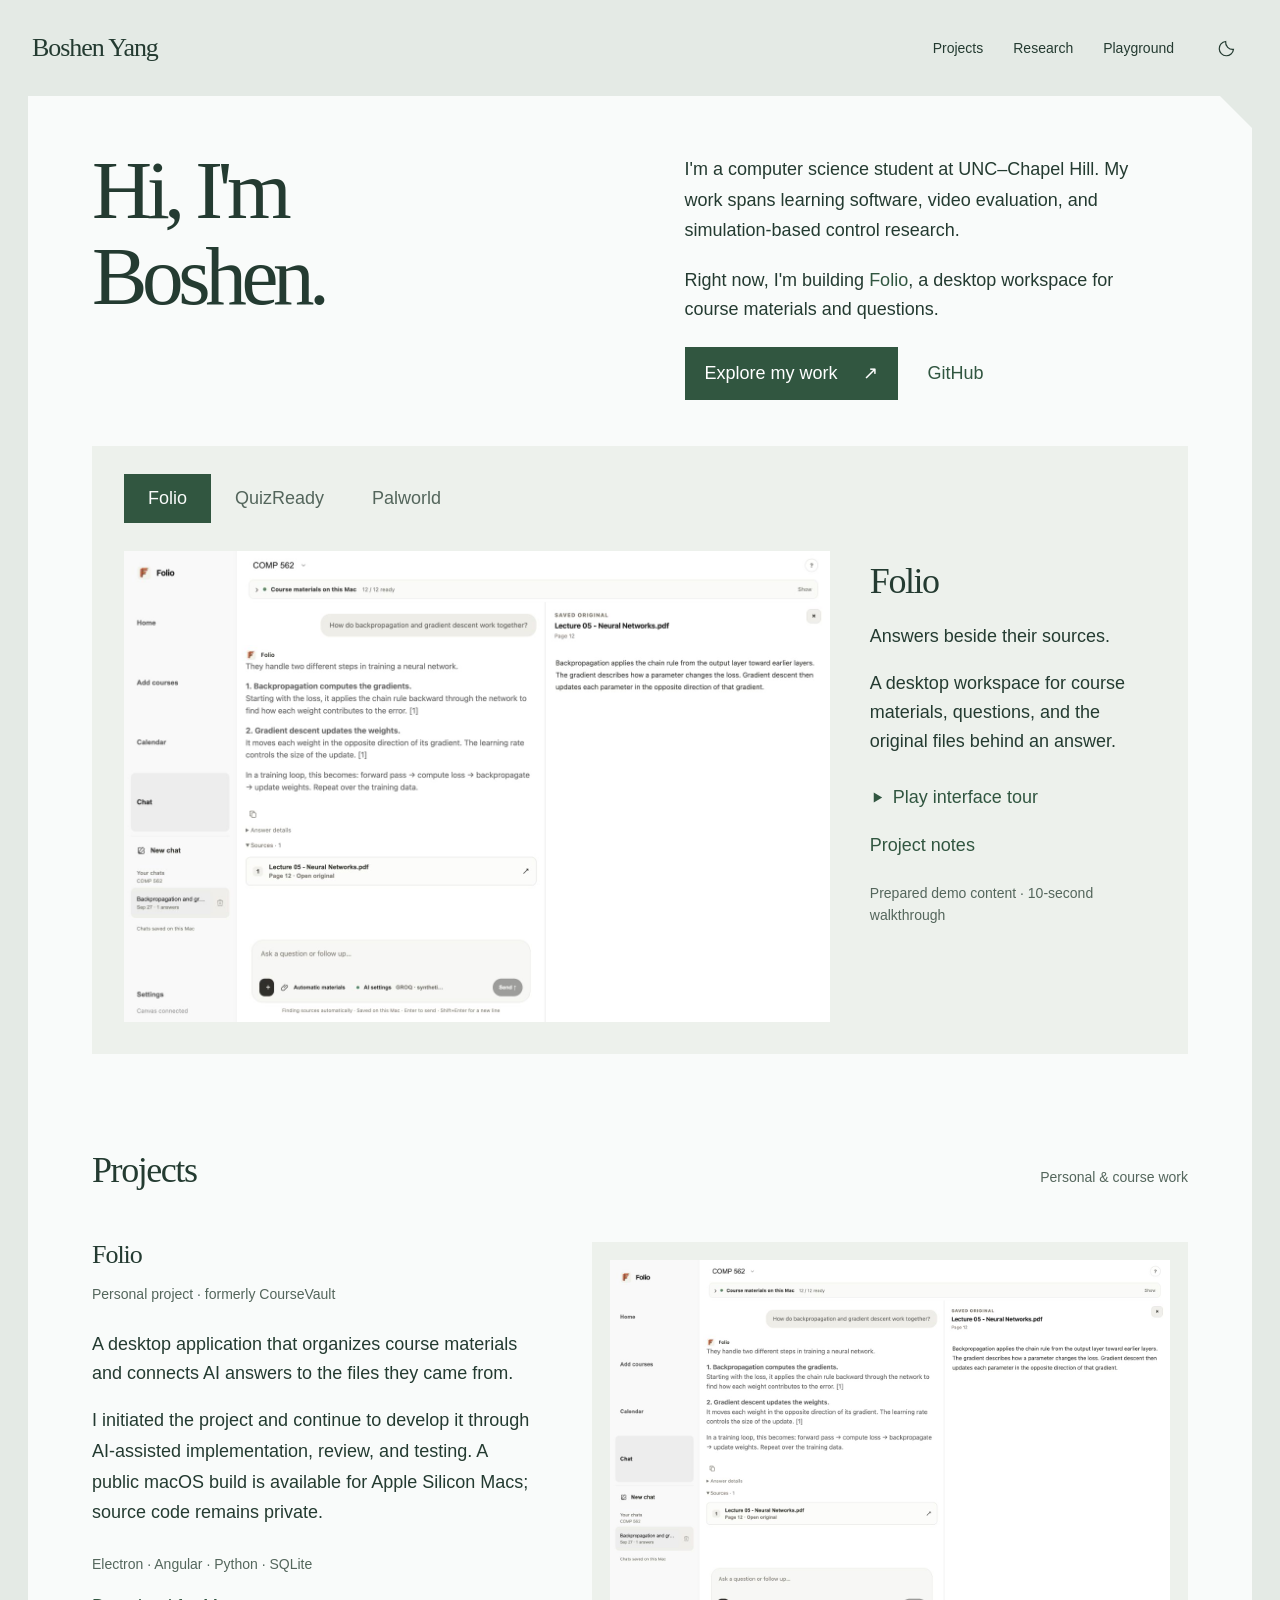
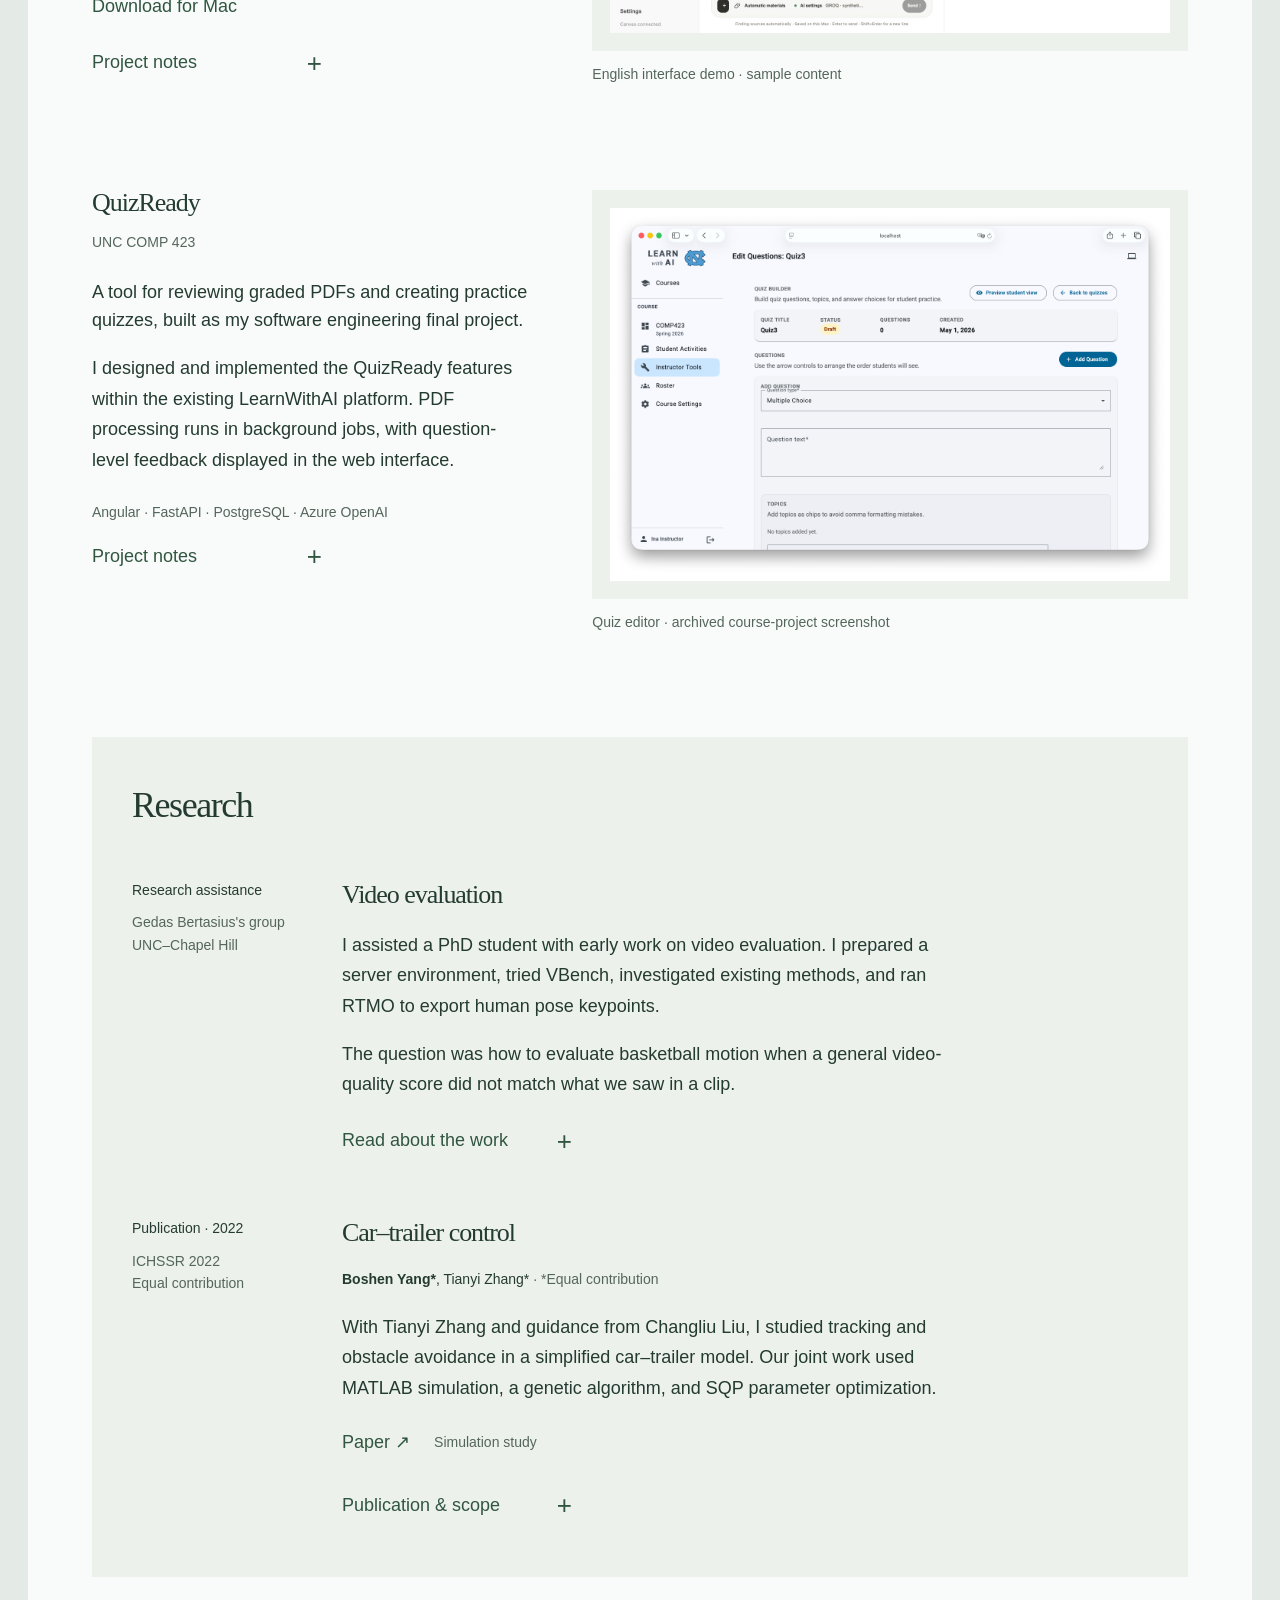
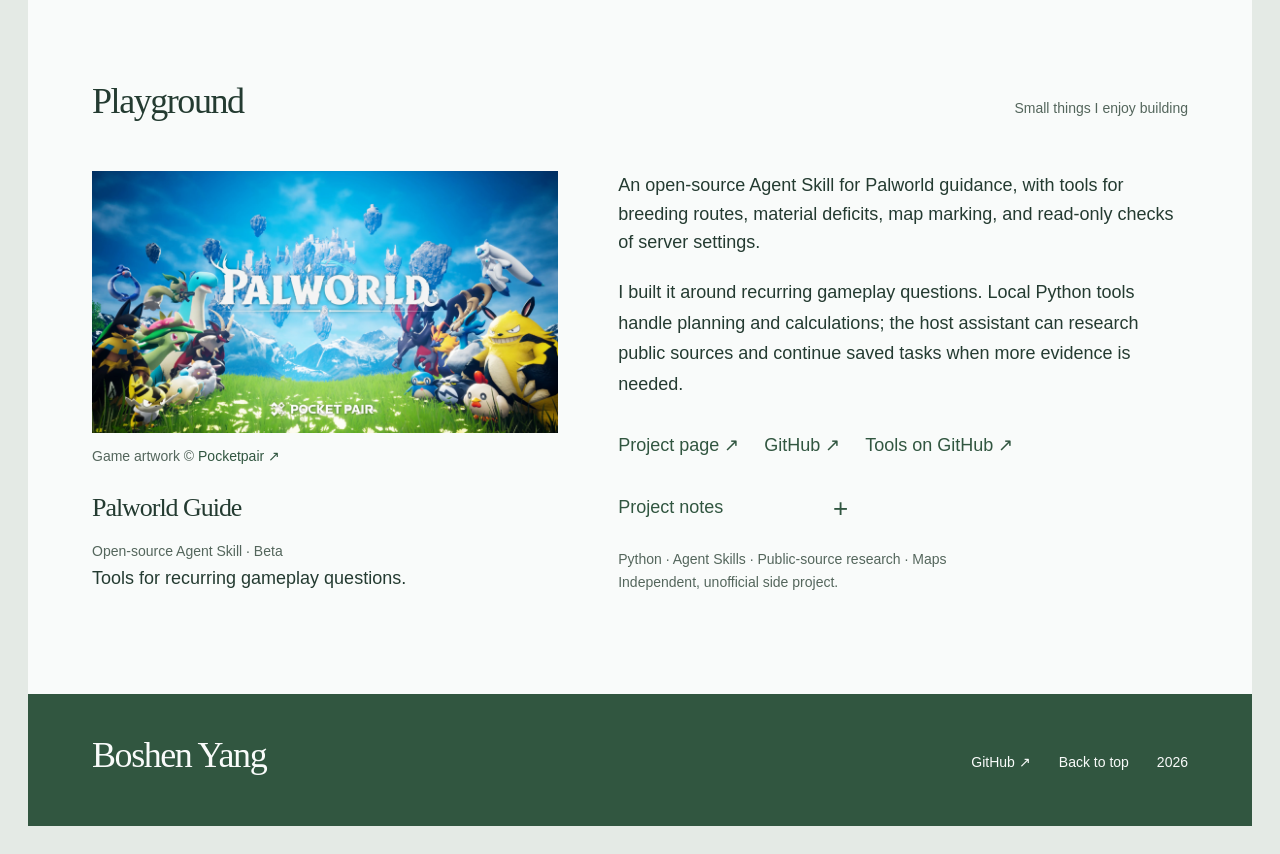
==== commit 9c05b352: "Adapt Folio paper composition and add walkthrough chapters" ====
--- a/index.html
+++ b/index.html
@@ -16,7 +16,7 @@
 </header>
 <main id="main">
 <section id="about" class="intro" aria-labelledby="intro-title">
-<div class="intro-main"><h1 id="intro-title">Hi, I'm<br> Boshen.</h1>
+<div class="intro-main"><h1 id="intro-title">Hi, I'm<br> Boshen.</h1></div><div class="intro-summary">
 <p class="intro-description">I'm a computer science student at UNC–Chapel Hill. My work spans learning software, video evaluation, and simulation-based control research.</p>
 <p class="intro-current">Right now, I'm building <a href="#folio">Folio</a>, a desktop workspace for course materials and questions.</p>
 <div class="intro-links"><a class="primary-link" href="#projects">Explore my work <span aria-hidden="true">↗</span></a><a class="intro-github" href="https://github.com/Bensssonxx" target="_blank" rel="noopener noreferrer">GitHub<span class="sr-only"> (opens in a new tab)</span></a></div></div>
@@ -25,9 +25,9 @@
 <input class="sr-only" type="radio" name="preview" id="preview-quizready"><label for="preview-quizready">QuizReady</label>
 <input class="sr-only" type="radio" name="preview" id="preview-palworld"><label for="preview-palworld">Palworld</label>
 <div class="preview-frames">
-<figure class="preview-frame preview-folio"><div class="preview-picture"><img src="assets/folio-english-sources.png" width="1440" height="960" alt="Folio's English interface with an answer and the saved lecture source open beside it" decoding="async"></div><figcaption><strong>Folio</strong><span>Answers beside their sources.</span></figcaption><div class="preview-actions"><button class="tour-trigger" type="button"><svg aria-hidden="true" viewBox="0 0 16 16"><path d="M4 2.7 13 8 4 13.3Z" fill="currentColor"/></svg>Play interface tour</button><a href="#folio">Project notes</a></div><p class="preview-note">Prepared demo content · 10-second walkthrough</p></figure>
-<figure class="preview-frame preview-quizready"><div class="preview-picture"><img src="assets/quizready-editor.png" width="2928" height="1920" alt="QuizReady's practice quiz editor in the LearnWithAI course platform" loading="lazy" decoding="async"></div><figcaption><strong>QuizReady</strong><span>Graded PDFs and practice quizzes.</span></figcaption><div class="preview-actions"><a href="#quizready">Explore QuizReady</a></div><p class="preview-note">Archived course-project interface</p></figure>
-<figure class="preview-frame preview-palworld"><div class="preview-picture"><img src="assets/palworld-official-keyvisual.png" width="1920" height="1080" alt="Palworld promotional artwork with Pals, floating islands, and the English game logo" loading="lazy" decoding="async"></div><figcaption><strong>Palworld Guide</strong><span>A toolkit for the questions I keep asking.</span></figcaption><div class="preview-actions"><a href="palworld-project/index.html">Explore the toolkit</a></div><p class="preview-note">Game artwork © <a href="https://prtimes.jp/main/html/rd/p/000000007.000071410.html" target="_blank" rel="noopener noreferrer">Pocketpair</a> · Unofficial project</p></figure>
+<figure class="preview-frame preview-folio"><div class="preview-picture"><img src="assets/folio-english-sources.png" width="1440" height="960" alt="Folio's English interface with an answer and the saved lecture source open beside it" decoding="async"></div><figcaption><strong>Folio</strong><span>Answers beside their sources.</span><p class="preview-description">A desktop workspace for course materials, questions, and the original files behind an answer.</p><div class="preview-actions"><button class="tour-trigger" type="button"><svg aria-hidden="true" viewBox="0 0 16 16"><path d="M4 2.7 13 8 4 13.3Z" fill="currentColor"/></svg>Play interface tour</button><a href="#folio">Project notes</a></div><p class="preview-note">Prepared demo content · 10-second walkthrough</p></figcaption></figure>
+<figure class="preview-frame preview-quizready"><div class="preview-picture"><img src="assets/quizready-editor.png" width="2928" height="1920" alt="QuizReady's practice quiz editor in the LearnWithAI course platform" loading="lazy" decoding="async"></div><figcaption><strong>QuizReady</strong><span>Graded PDFs and practice quizzes.</span><p class="preview-description">My COMP 423 final project, built within the existing LearnWithAI course platform.</p><div class="preview-actions"><a href="#quizready">Explore QuizReady</a></div><p class="preview-note">Archived course-project interface</p></figcaption></figure>
+<figure class="preview-frame preview-palworld"><div class="preview-picture"><img src="assets/palworld-official-keyvisual.png" width="1920" height="1080" alt="Palworld promotional artwork with Pals, floating islands, and the English game logo" loading="lazy" decoding="async"></div><figcaption><strong>Palworld Guide</strong><span>A toolkit for the questions I keep asking.</span><p class="preview-description">An open-source Agent Skill for breeding routes, crafting materials, and map marking.</p><div class="preview-actions"><a href="palworld-project/index.html">Explore the toolkit</a></div><p class="preview-note">Game artwork © <a href="https://prtimes.jp/main/html/rd/p/000000007.000071410.html" target="_blank" rel="noopener noreferrer">Pocketpair</a> · Unofficial project</p></figcaption></figure>
 </div></fieldset></div></section>
 
 <section id="projects" class="projects" aria-labelledby="projects-title">
--- a/styles.css
+++ b/styles.css
@@ -24,3 +24,25 @@
 @media(max-width:360px){.site-header{display:grid;grid-template-columns:1fr auto;row-gap:4px}.header-right{display:contents}nav{grid-column:1/-1;grid-row:2;justify-content:space-between}.theme-toggle{grid-column:2;grid-row:1}}
 
 p{max-width:64ch}
+
+/* Reference study: an open portfolio, adapted from the Folio product site's paper composition. */
+:root{--outer:#e4eae5;--bg:#f9fbfa;--soft:#edf1ec;--ink:#243b31;--muted:#54665c;--link:#315640;--serif:Georgia,"Times New Roman",serif}
+:root[data-theme=dark]{--outer:#121c17;--bg:#1d2a23;--soft:#28392f;--ink:#eef3ed;--muted:#b4c3b6;--link:#bfd7bf}
+body{background:var(--outer)}
+.site-header,main,footer{width:min(1384px,calc(100% - 56px))}
+.site-header{padding:26px 4px}.site-name{font-family:var(--serif);font-size:26px;font-weight:400;letter-spacing:-.04em}.header-right,nav{gap:30px}nav a{color:var(--ink)}
+main{position:relative;background:var(--bg);padding:0 64px 80px}
+main::before{content:"";position:absolute;top:0;right:0;width:32px;height:32px;background:var(--outer);clip-path:polygon(0 0,100% 0,100% 100%);pointer-events:none}
+.intro{grid-template-columns:1.05fr 1fr;gap:46px 64px;padding:52px 0 96px;align-items:start}.intro h1{font-family:var(--serif);font-size:clamp(64px,6.5vw,96px);font-weight:400;letter-spacing:-.065em;line-height:1.03;margin:0}.intro-summary{padding-top:6px}.intro-description{font-size:18px;line-height:1.7;max-width:48ch}.intro-current{margin-bottom:24px;max-width:45ch}.primary-link{background:var(--link);min-height:52px}.intro-links{gap:30px}
+.work-preview{grid-column:1/-1;max-width:none;background:var(--soft);padding:28px 32px 32px}.preview-picker{gap:0}.preview-picker>label{font-size:18px;padding:10px 24px;min-height:48px}.preview-picker>input:checked+label{background:var(--link);color:var(--bg);font-weight:500}.preview-frames{margin-top:28px}.preview-frame{grid-template-columns:minmax(0,1.85fr) minmax(220px,.75fr);column-gap:40px;align-content:start}.preview-folio{display:grid}.preview-picker:has(#preview-quizready:checked) .preview-quizready,.preview-picker:has(#preview-palworld:checked) .preview-palworld{display:grid}.preview-picture{grid-column:1;grid-row:1/5;aspect-ratio:3/2;padding:0;background:var(--bg);align-self:start}.preview-picture img{object-fit:contain}.preview-frame figcaption{grid-column:2;display:block;margin:10px 0 18px}.preview-frame figcaption strong{font-family:var(--serif);font-size:36px;line-height:1.15;font-weight:400;letter-spacing:-.04em;display:block;margin-bottom:20px}.preview-frame figcaption>span{display:block;font-size:18px;line-height:1.6;color:var(--ink)}.preview-description{grid-column:2;font-size:18px;line-height:1.6;margin:0 0 20px;align-self:start}.preview-actions{grid-column:2;display:flex;align-items:flex-start;flex-direction:column;gap:4px;margin:0 0 18px;align-self:start;font-size:18px}.preview-actions a{display:inline-flex;min-height:44px;align-items:center}.tour-trigger{font-size:18px}.preview-note{grid-column:2;font-size:14px;line-height:1.6;align-self:start}
+.section-heading h2,.project-heading h3,.research-copy h3,.side-project-visual h3,.footer-signature,.tour-heading h2{font-family:var(--serif);font-weight:400;letter-spacing:-.04em}.section-heading{margin-bottom:48px}.project-entry{grid-template-columns:.85fr 1.15fr;gap:60px;margin-bottom:100px}.image-button{padding:18px;background:var(--soft)}.research{padding:48px 40px;background:var(--soft);margin-top:104px}.research-entry{grid-template-columns:170px minmax(0,1fr);gap:40px}.playground{padding-top:104px}.side-project{gap:60px}.side-project-links{gap:18px 25px}
+footer{background:var(--link);color:var(--bg);padding:42px 64px;margin:0 auto 28px;gap:30px}footer a,.footer-year{color:var(--bg)}footer .footer-signature{font-weight:400}.tour-chapters{display:flex;gap:8px;flex-wrap:wrap;padding:16px;background:var(--bg);color:var(--ink)}.tour-chapters button{border:0;padding:10px 16px;background:var(--soft);color:var(--ink);min-height:44px;font-size:14px}.tour-chapters button[aria-pressed=true]{background:var(--link);color:var(--bg)}.tour-chapters button:focus-visible{outline-offset:3px}
+@media(max-width:1100px){main{padding-inline:40px}.intro{column-gap:40px}.preview-frame{grid-template-columns:minmax(0,1.6fr) minmax(200px,.8fr);column-gap:26px}.work-preview{padding:24px}.preview-description{display:none}.preview-picture{grid-row:1/4}.preview-frame figcaption{margin-top:0}.project-entry,.side-project{gap:40px}footer{padding-inline:40px}}
+@media(max-width:800px){.site-header,main,footer{width:calc(100% - 40px)}main{padding:0 32px 64px}.intro{grid-template-columns:1fr;gap:32px;padding:42px 0 76px}.intro h1{font-size:76px}.intro-summary{padding:0;max-width:62ch}.intro-description,.intro-current{max-width:58ch}.work-preview{grid-column:1;max-width:none;margin-top:10px;padding:22px}.preview-frame{grid-template-columns:minmax(0,1fr);gap:0}.preview-picture{grid-column:1;grid-row:1;max-height:none}.preview-frame figcaption{grid-column:1;margin:24px 0 12px}.preview-frame figcaption strong{font-size:26px;margin-bottom:8px}.preview-frame figcaption>span{font-size:18px}.preview-actions{grid-column:1;flex-direction:row;align-items:center;gap:24px;flex-wrap:wrap;margin:0 0 12px}.preview-note{grid-column:1}.preview-description{display:none}.project-entry{grid-template-columns:1fr;gap:28px;margin-bottom:80px}.research{margin-top:80px;padding:34px 28px}.research-entry{grid-template-columns:1fr;gap:18px}.side-project{grid-template-columns:1fr;gap:28px}.playground{padding-top:80px}footer{padding:35px 32px;margin-bottom:20px}}
+@media(max-width:600px){.site-header,main,footer{width:calc(100% - 24px)}.site-header{padding:12px 8px;gap:8px}.site-name{font-size:18px}.header-right,nav{gap:12px}.header-right{gap:4px}.theme-toggle{width:32px;padding:8px}main{padding:0 20px 52px}main::before{width:22px;height:22px}.intro{padding:32px 0 60px;gap:28px}.intro h1{font-size:62px}.intro-description{line-height:1.6}.intro-links{gap:24px}.work-preview{margin:8px -8px 0;padding:16px 12px 20px}.preview-picker>label{font-size:14px;padding-inline:17px;min-height:46px}.preview-frames{margin-top:20px}.preview-picture{padding:0}.preview-frame figcaption{margin-top:20px}.preview-frame figcaption strong{font-size:26px}.preview-actions{font-size:14px;gap:18px}.tour-trigger{font-size:14px}.section-heading{margin-bottom:28px}.project-entry{gap:24px;margin-bottom:68px}.image-button{padding:10px}.research{margin-top:64px;padding:30px 18px}.research-entry{margin-top:36px}.playground{padding-top:64px}footer{padding:30px 20px;margin-bottom:12px}.tour-chapters{gap:6px;padding:12px}.tour-chapters button{padding:10px 12px}}
+@media(max-width:360px){.site-header{display:grid;padding-inline:4px}.intro h1{font-size:56px}.preview-picker>label{padding-inline:14px}main{padding-inline:18px}.intro-links{gap:18px}}
+@media print{body{background:#fff}main{padding:0}.work-preview{display:none}footer{padding:20px 0}main::before{display:none}}
+
+.preview-frame{align-items:start}.preview-picture{grid-row:1}.preview-frame figcaption{margin:10px 0 0}.preview-description{margin:18px 0 20px}.preview-actions{margin-bottom:14px}
+@media(max-width:800px){.preview-frame figcaption{margin:24px 0 0}}
+@media(max-width:600px){.preview-frame figcaption{margin-top:20px}}
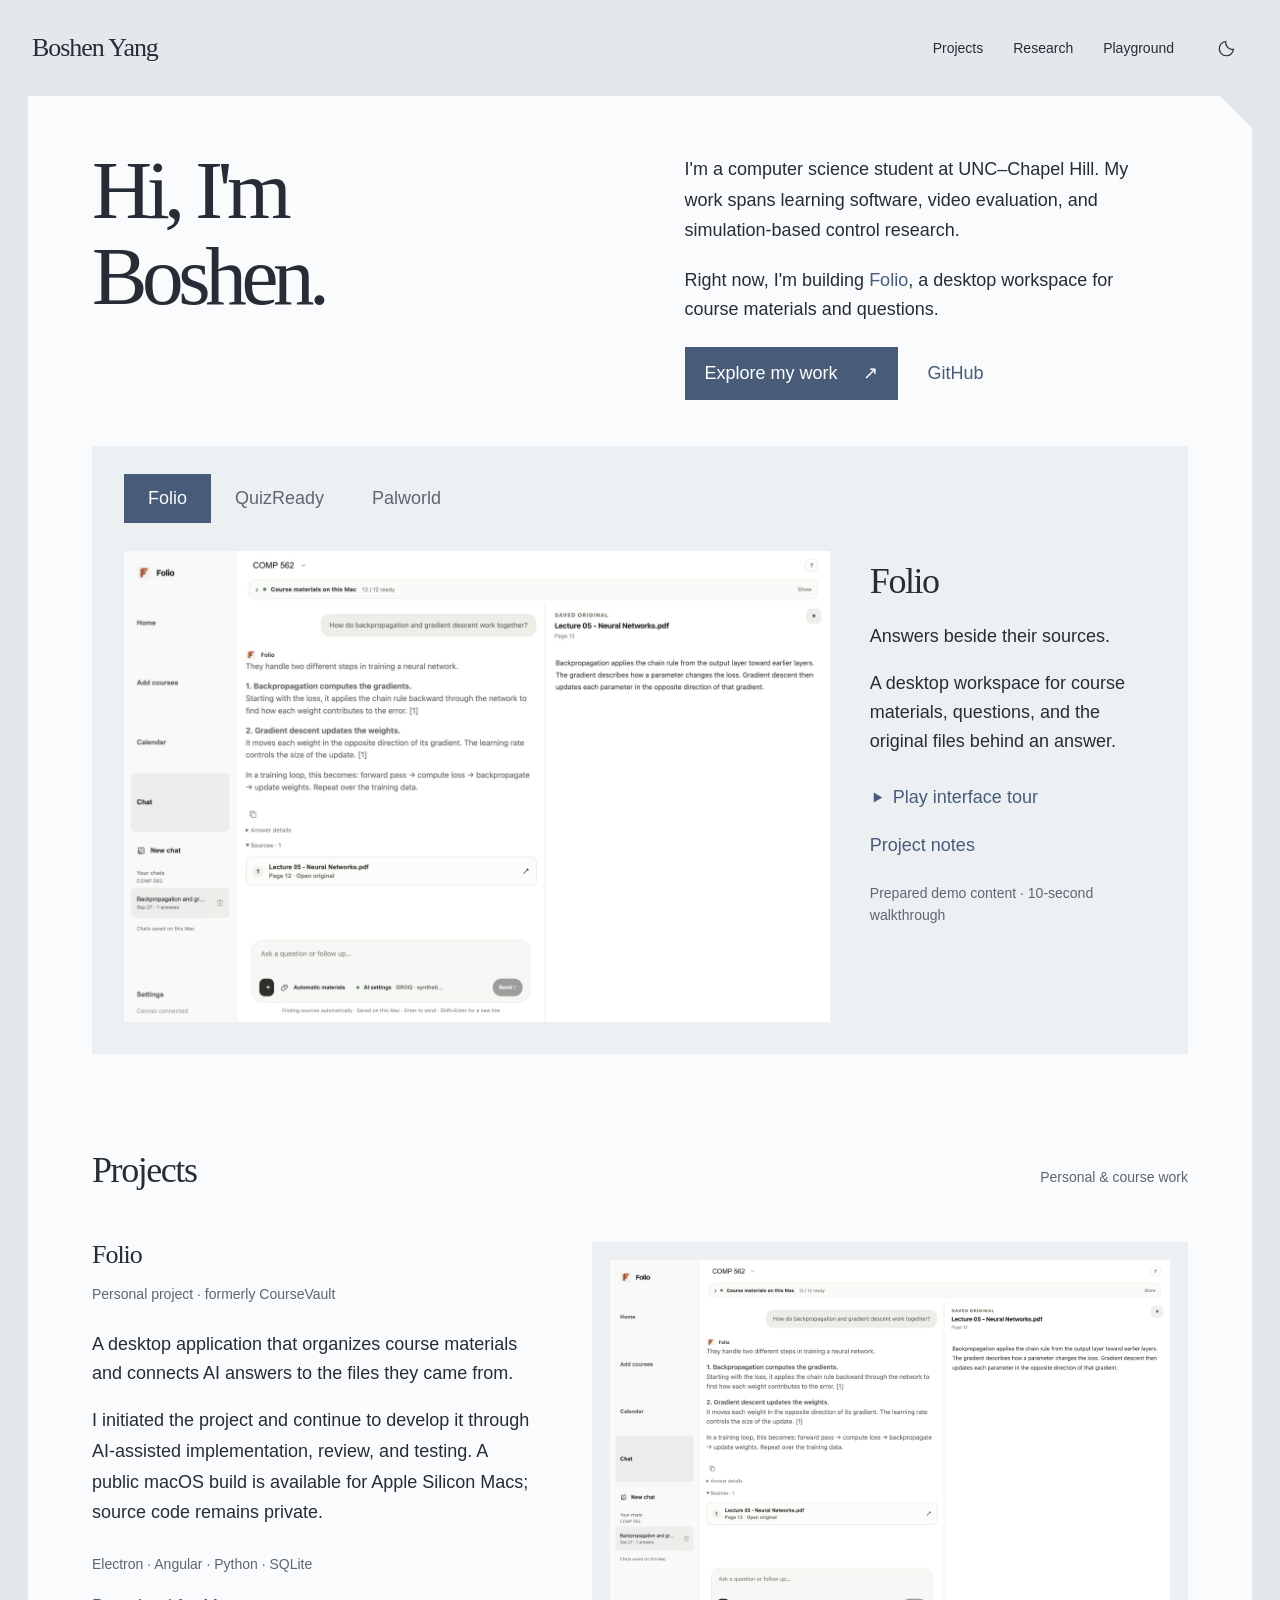
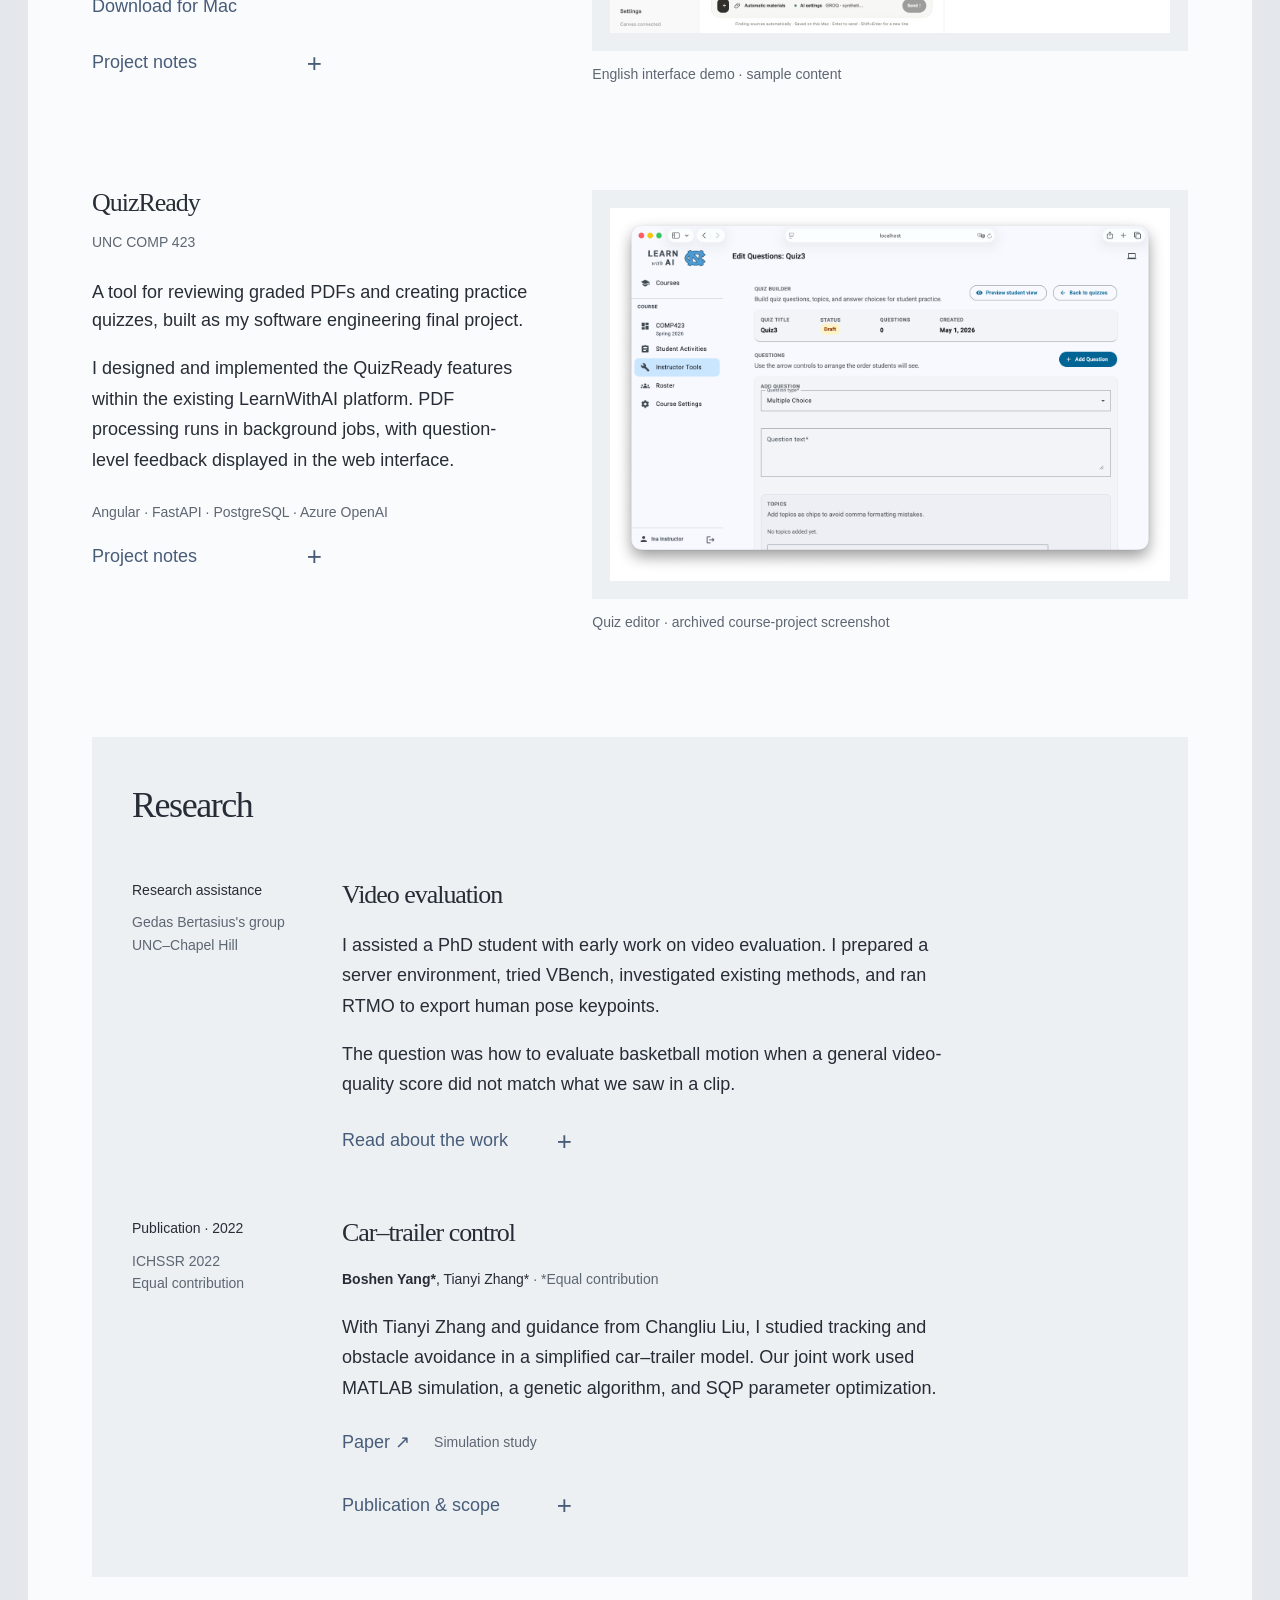
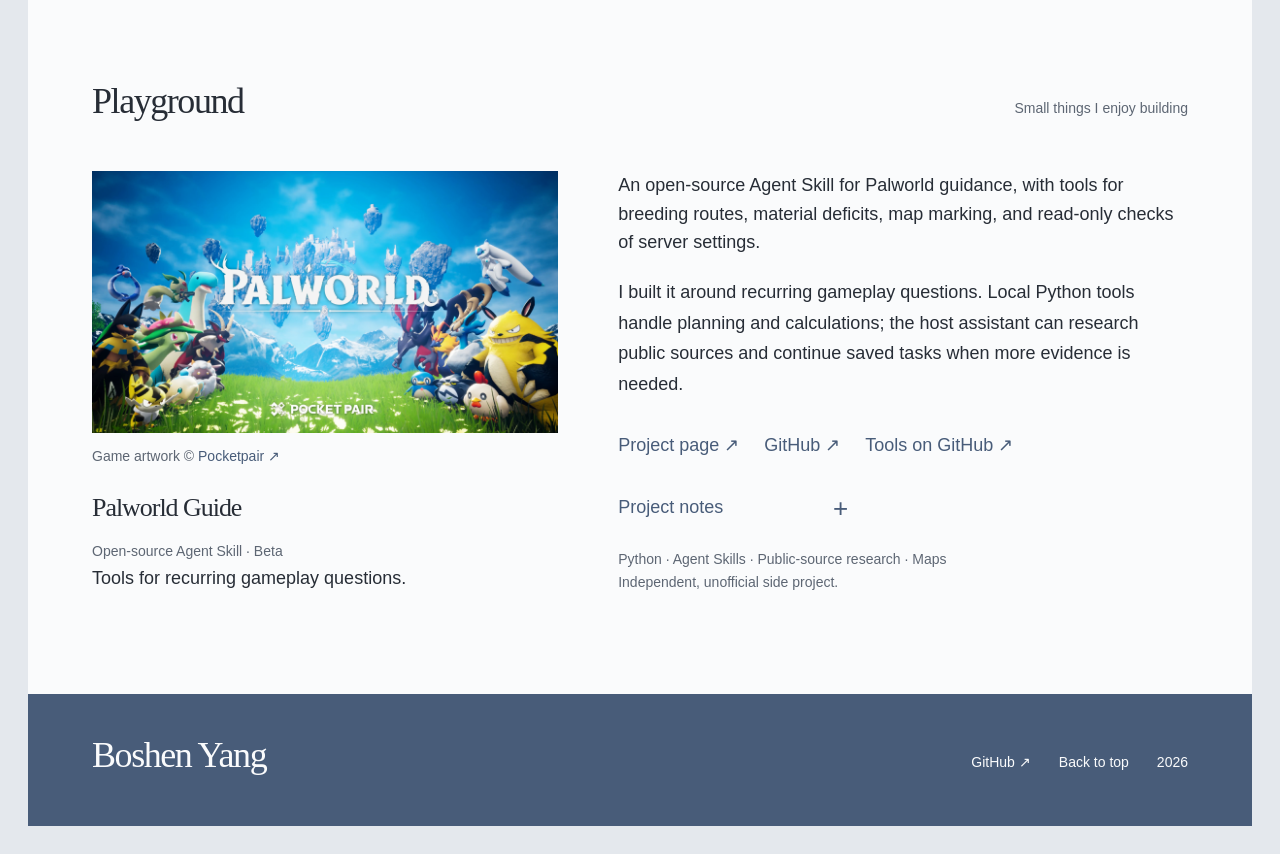
==== commit ede2e137: "Replace green palette with neutral slate and blue-gray" ====
--- a/index.html
+++ b/index.html
@@ -5,7 +5,7 @@
 <meta name="description" content="Boshen Yang, a computer science student at UNC–Chapel Hill. Selected projects and research.">
 <link rel="canonical" href="https://bensssonxx.github.io/">
 <meta property="og:type" content="website"><meta property="og:title" content="Boshen Yang"><meta property="og:description" content="Computer science at UNC–Chapel Hill. Selected projects and research."><meta property="og:url" content="https://bensssonxx.github.io/">
-<meta name="theme-color" content="#f8faf9"><title>Boshen Yang</title>
+<meta name="theme-color" content="#e4e8ed"><title>Boshen Yang</title>
 <link rel="icon" href="favicon.svg" type="image/svg+xml"><link rel="stylesheet" href="styles.css"><script src="script.js" defer></script>
 </head>
 <body>
--- a/styles.css
+++ b/styles.css
@@ -1,13 +1,13 @@
 
-:root{color-scheme:light;--bg:#f8faf9;--surface:#fff;--soft:#eef1ef;--ink:#202b28;--muted:#59655f;--link:#305f7a;--on-accent:#fff;--overlay:#15231fe6;--radius:0;--body:18px;--small:14px;--type-small:14px;--type-body:18px;--type-item:26px;--type-section:36px;--ease-out:cubic-bezier(.23,1,.32,1);--ease-in-out:cubic-bezier(.77,0,.175,1)}
-:root[data-theme=dark]{color-scheme:dark;--bg:#191d1c;--surface:#222825;--soft:#29312d;--ink:#edf1ed;--muted:#aebbb2;--link:#a9c9de;--on-accent:#17201d;--overlay:#09100ded}
+:root{color-scheme:light;--bg:#fafbfc;--surface:#fff;--soft:#edf0f3;--ink:#242932;--muted:#5e6570;--link:#4a607d;--on-accent:#fff;--overlay:#171d28e6;--radius:0;--body:18px;--small:14px;--type-small:14px;--type-body:18px;--type-item:26px;--type-section:36px;--ease-out:cubic-bezier(.23,1,.32,1);--ease-in-out:cubic-bezier(.77,0,.175,1)}
+:root[data-theme=dark]{color-scheme:dark;--bg:#1b1f26;--surface:#232932;--soft:#2b323d;--ink:#edf0f5;--muted:#b4becd;--link:#b5c9e5;--on-accent:#1b2230;--overlay:#0c111aed}
 *{box-sizing:border-box}html{scroll-behavior:smooth;scroll-padding-top:32px}body{margin:0;background:var(--bg);color:var(--ink);font-family:-apple-system,BlinkMacSystemFont,"Segoe UI",sans-serif;font-size:var(--body);line-height:1.6;-webkit-font-smoothing:antialiased}button,input{font:inherit}button{cursor:pointer}a{color:var(--link);text-decoration:none;text-underline-offset:.2em}a:hover{text-decoration:underline}a:focus-visible,button:focus-visible,summary:focus-visible{outline:3px solid var(--link);outline-offset:6px}::selection{color:var(--bg);background:var(--ink)}.site-header,main,footer{width:min(1280px,calc(100% - 96px));margin-inline:auto}.site-header{display:flex;align-items:center;justify-content:space-between;gap:24px;padding:32px 0}.site-name{font-size:var(--type-body);font-weight:600;color:var(--ink);letter-spacing:-.3px}.header-right,nav{display:flex;align-items:center;gap:28px}nav a{display:inline-flex;align-items:center;min-height:44px;color:var(--muted);font-size:var(--type-small)}nav a[aria-current],nav a:hover{color:var(--ink)}.theme-toggle{display:grid;place-items:center;border:0;background:transparent;color:var(--ink);width:44px;height:44px;padding:12px}.theme-toggle svg{width:19px;height:19px}.sun-icon{display:none}[data-theme=dark] .sun-icon{display:block}[data-theme=dark] .moon-icon{display:none}
 .intro{display:grid;grid-template-columns:.9fr 1.1fr;gap:64px;align-items:center;padding:70px 0 110px}.intro h1{font-size:clamp(64px,6.5vw,96px);font-weight:550;letter-spacing:-.055em;line-height:1.02;margin:0 0 32px}.intro-description{font-size:var(--type-body);line-height:1.65;max-width:44ch;margin:0 0 20px}.intro-current{color:var(--ink);font-size:var(--type-body);max-width:40ch;margin:0 0 30px}.intro-links{display:flex;align-items:center;gap:27px;flex-wrap:wrap}.primary-link{display:inline-flex;align-items:center;justify-content:center;gap:25px;min-height:50px;padding:12px 20px;background:var(--link);color:var(--on-accent);font-size:var(--type-body)}.primary-link:hover{text-decoration:none}.intro-github{font-size:var(--type-body);min-height:44px;display:inline-flex;align-items:center}
 .work-preview{min-width:0}.preview-picker{margin:0;padding:0;border:0;display:flex;flex-wrap:wrap;gap:0}.preview-picker>label{display:flex;align-items:center;justify-content:center;min-height:48px;padding:10px 19px;color:var(--muted);font-size:var(--type-body);cursor:pointer}.preview-picker>input:checked+label{background:var(--soft);color:var(--ink);font-weight:600}.preview-picker>input:focus-visible+label{outline:3px solid var(--link);outline-offset:3px}.preview-frames{flex:0 0 100%;margin-top:20px;min-width:0}.preview-frame{display:none;margin:0}.preview-folio{display:block}.preview-picker:has(#preview-quizready:checked) .preview-folio,.preview-picker:has(#preview-palworld:checked) .preview-folio{display:none}.preview-picker:has(#preview-quizready:checked) .preview-quizready,.preview-picker:has(#preview-palworld:checked) .preview-palworld{display:block}.preview-picture{aspect-ratio:3/2;background:var(--soft);padding:18px;display:grid;align-items:center;overflow:hidden}.preview-picture img{width:100%;height:auto;max-height:100%;object-fit:contain;display:block}.preview-frame figcaption{display:flex;align-items:baseline;gap:16px;flex-wrap:wrap;margin-top:18px;font-size:var(--type-body);line-height:1.5}.preview-frame figcaption strong{font-weight:600}.preview-frame figcaption>span{color:var(--muted);font-size:var(--type-small)}.preview-actions{display:flex;align-items:center;gap:26px;min-height:48px;margin-top:8px;font-size:var(--type-small);flex-wrap:wrap}.tour-trigger{display:inline-flex;align-items:center;gap:8px;padding:8px 0;min-height:44px;border:0;background:none;color:var(--link);font-size:var(--type-small)}.tour-trigger svg{width:15px;height:15px}.preview-note{margin:0;color:var(--muted);font-size:var(--type-small);line-height:1.6}
 .section-heading{display:flex;justify-content:space-between;align-items:baseline;gap:24px;margin-bottom:44px}.section-heading h2{font-size:var(--type-section);line-height:1.15;font-weight:550;letter-spacing:-.04em;margin:0}.section-heading>span{font-size:var(--type-small);color:var(--muted)}.project-entry{display:grid;grid-template-columns:.84fr 1.16fr;gap:64px;align-items:start;margin-bottom:104px}.project-entry:last-child{margin-bottom:0}.project-heading{margin-bottom:22px}.project-heading h3{font-size:var(--type-item);font-weight:550;letter-spacing:-.035em;line-height:1.2;margin:0 0 9px}.entry-type{color:var(--muted);font-size:var(--type-small);line-height:1.5}.project-copy>p{font-size:var(--type-body);line-height:1.7;margin:0 0 18px}.project-copy>p:first-of-type{font-size:var(--type-body);line-height:1.6}.project-copy .technologies{font-size:var(--type-small);color:var(--muted);margin:25px 0 8px}.project-copy .project-resource-links{font-size:var(--type-body);margin:0 0 10px}.project-resource-links a{min-height:44px;display:inline-flex;align-items:center}.project-figure{margin:0;min-width:0;padding-top:3px}.image-button{display:block;width:100%;padding:18px;border:0;background:var(--soft);color:var(--ink);cursor:zoom-in;position:relative;text-align:left;overflow:hidden}.image-button img{width:100%;height:auto;display:block;aspect-ratio:3/2;object-fit:contain;background:#fff}.image-zoom{position:absolute;right:22px;bottom:22px;background:var(--surface);color:var(--ink);padding:5px 10px;font-size:var(--type-small);opacity:0;transition:opacity 160ms ease}.image-button:focus-visible .image-zoom{opacity:1}.project-figure figcaption{font-size:var(--type-small);line-height:1.6;color:var(--muted);margin-top:12px}summary{display:flex;align-items:center;justify-content:space-between;list-style:none;min-height:48px;max-width:230px;gap:20px;padding:8px 0;cursor:pointer;font-size:var(--type-body);color:var(--link)}summary::-webkit-details-marker{display:none}summary>span{font-size:var(--type-item);line-height:1;transition:transform 160ms var(--ease-out)}details[open]>summary>span{transform:rotate(45deg)}.details-content{font-size:var(--type-body);line-height:1.7;margin-top:12px}.details-content h4{font-size:var(--type-body);line-height:1.5;font-weight:600;margin:22px 0 6px}.details-content h4:first-child{margin-top:0}.details-content p{margin:0 0 16px}
 .research{margin-top:120px;padding:52px 48px;background:var(--soft)}.research .section-heading{margin-bottom:44px}.research-entry{display:grid;grid-template-columns:180px minmax(0,1fr);gap:44px;padding:0;margin-top:52px}.research-context{font-size:var(--type-small);color:var(--muted);line-height:1.7}.research-context>span{color:var(--ink)}.research-context p{font-size:var(--type-small);line-height:1.6;margin:9px 0 0}.research-copy h3{font-size:var(--type-item);line-height:1.2;letter-spacing:-.025em;font-weight:550;margin:0 0 20px}.research-copy>p{font-size:var(--type-body);line-height:1.7;margin:0 0 17px}.research-copy .author-line{font-size:var(--type-small);margin:0 0 20px}.author-line strong{font-weight:600}.author-line span{color:var(--muted)}.paper-links{display:flex;gap:24px;flex-wrap:wrap;align-items:center}.paper-links a{display:inline-flex;align-items:center;min-height:44px}.paper-links>span{font-size:var(--type-small);color:var(--muted)}.publication{font-size:var(--type-body)}.external-arrow{margin-left:5px}.text-link{display:inline-flex;align-items:center;gap:5px;min-height:44px}
 .playground{padding-top:120px}.side-project{display:grid;grid-template-columns:.9fr 1.1fr;gap:64px;align-items:start}.side-project-visual{min-width:0}.palworld-figure{margin:0 0 25px}.palworld-figure .image-button{padding:0}.palworld-figure .image-button img{aspect-ratio:16/9}.palworld-figure figcaption{font-size:var(--type-small);line-height:1.6;color:var(--muted);margin-top:12px}.side-project-visual h3{font-size:var(--type-item);line-height:1.2;letter-spacing:-.035em;font-weight:550;margin:12px 0}.side-project-visual>p{font-size:var(--type-body);margin:0;color:var(--ink)}.side-project-copy>p{font-size:var(--type-body);line-height:1.7;margin:0 0 20px}.side-project-copy>p:first-child{font-size:var(--type-body);line-height:1.6}.side-project-links{display:flex;gap:25px;flex-wrap:wrap;margin:24px 0 16px;font-size:var(--type-body)}.side-project-links a{display:inline-flex;align-items:center;min-height:44px}.side-project-details{margin-bottom:16px}.side-project-copy .side-project-stage{font-size:var(--type-small);line-height:1.65;color:var(--muted)}footer{display:flex;align-items:baseline;justify-content:space-between;gap:32px;margin-top:120px;padding:38px 0 48px}footer .footer-signature{font-size:var(--type-section);line-height:1.1;letter-spacing:-.04em;font-weight:550}footer>div{display:flex;gap:28px;align-items:center;flex-wrap:wrap}footer a{font-size:var(--type-small);min-height:44px;display:inline-flex;align-items:center}.footer-year{font-size:var(--type-small);color:var(--muted)}
-.sr-only{position:absolute;width:1px;height:1px;padding:0;margin:-1px;overflow:hidden;clip:rect(0,0,0,0);white-space:nowrap;border:0}.skip-link{position:fixed;top:-100px;left:24px;z-index:100;background:var(--ink);color:var(--bg);padding:12px 18px}.skip-link:focus{top:18px}dialog{width:min(1240px,calc(100vw - 48px));max-width:calc(100vw - 48px);max-height:calc(100dvh - 48px);background:var(--surface);color:var(--ink);border:0;padding:64px 28px 24px;overflow:auto}dialog::backdrop{background:var(--overlay)}dialog figure{margin:0}dialog img{display:block;max-height:72dvh;max-width:100%;width:auto;height:auto;object-fit:contain;margin:auto}dialog figcaption{font-size:var(--type-small);line-height:1.6;color:var(--muted);margin:20px auto 0;max-width:850px}.dialog-close,.tour-close{border:0;background:none;color:var(--ink);font-size:var(--type-small);min-height:44px;display:inline-flex;gap:12px;align-items:center;padding:8px}.dialog-close{position:absolute;right:20px;top:10px}.dialog-close>span,.tour-close>span{font-size:var(--type-item)}.dialog-open{overflow:hidden}.tour-heading{display:flex;justify-content:space-between;align-items:center;gap:20px;margin-bottom:20px}.tour-heading h2{font-size:var(--type-item);font-weight:550;line-height:1.2;margin:0}.tour-note{font-size:var(--type-small);line-height:1.6;color:var(--muted);margin:18px 0 0}#tour-dialog{padding-top:20px;width:min(1100px,calc(100vw - 48px))}#tour-player{width:100%;min-height:120px;background:#eef1ef;color:#202b28}#tour-player>p{padding:24px}.tour-note a{color:inherit}
+.sr-only{position:absolute;width:1px;height:1px;padding:0;margin:-1px;overflow:hidden;clip:rect(0,0,0,0);white-space:nowrap;border:0}.skip-link{position:fixed;top:-100px;left:24px;z-index:100;background:var(--ink);color:var(--bg);padding:12px 18px}.skip-link:focus{top:18px}dialog{width:min(1240px,calc(100vw - 48px));max-width:calc(100vw - 48px);max-height:calc(100dvh - 48px);background:var(--surface);color:var(--ink);border:0;padding:64px 28px 24px;overflow:auto}dialog::backdrop{background:var(--overlay)}dialog figure{margin:0}dialog img{display:block;max-height:72dvh;max-width:100%;width:auto;height:auto;object-fit:contain;margin:auto}dialog figcaption{font-size:var(--type-small);line-height:1.6;color:var(--muted);margin:20px auto 0;max-width:850px}.dialog-close,.tour-close{border:0;background:none;color:var(--ink);font-size:var(--type-small);min-height:44px;display:inline-flex;gap:12px;align-items:center;padding:8px}.dialog-close{position:absolute;right:20px;top:10px}.dialog-close>span,.tour-close>span{font-size:var(--type-item)}.dialog-open{overflow:hidden}.tour-heading{display:flex;justify-content:space-between;align-items:center;gap:20px;margin-bottom:20px}.tour-heading h2{font-size:var(--type-item);font-weight:550;line-height:1.2;margin:0}.tour-note{font-size:var(--type-small);line-height:1.6;color:var(--muted);margin:18px 0 0}#tour-dialog{padding-top:20px;width:min(1100px,calc(100vw - 48px))}#tour-player{width:100%;min-height:120px;background:#edf0f3;color:#242932}#tour-player>p{padding:24px}.tour-note a{color:inherit}
 @media(hover:hover) and (pointer:fine){.primary-link,.theme-toggle,.image-button,.preview-picker>label{transition:transform 140ms var(--ease-out),opacity 180ms ease}.primary-link:hover,.theme-toggle:hover{opacity:.85}.image-button:hover .image-zoom{opacity:1}.preview-picker>label:hover{color:var(--ink)}a:hover .external-arrow{transform:translate(1px,-1px)}}button:active,.primary-link:active,.preview-picker>label:active{transform:scale(.975)}
 @media(max-width:1050px){.site-header,main,footer{width:calc(100% - 64px)}.intro{gap:36px;padding:58px 0 96px}.intro h1{font-size:72px}.intro-description{font-size:var(--type-body)}.intro-current{font-size:var(--type-body)}.project-entry,.side-project{gap:40px}.research{padding:40px 32px}.research-entry{grid-template-columns:145px 1fr;gap:30px}.preview-picture{padding:12px}.preview-picker>label{padding-inline:14px}.preview-actions{gap:17px}}
 @media(max-width:800px){.intro{grid-template-columns:1fr;gap:42px;padding:46px 0 90px}.intro-main{max-width:620px}.intro h1{font-size:76px;line-height:1.02;margin-bottom:27px}.intro h1 br{display:block}.intro-description{max-width:58ch}.intro-current{max-width:52ch}.work-preview{max-width:680px}.preview-picture{padding:20px}.section-heading h2{font-size:var(--type-section)}.project-entry{grid-template-columns:1fr;gap:28px;margin-bottom:84px}.project-copy{max-width:65ch}.project-figure{width:100%}.research{margin-top:96px}.research-entry{grid-template-columns:1fr;gap:18px;margin-top:44px}.research-context{display:flex;justify-content:space-between;gap:20px}.research-context p{text-align:right;margin:0}.side-project{grid-template-columns:1fr;gap:32px}.side-project-visual .palworld-figure{max-width:none}.playground{padding-top:96px}footer{margin-top:96px}}
@@ -26,8 +26,8 @@
 p{max-width:64ch}
 
 /* Reference study: an open portfolio, adapted from the Folio product site's paper composition. */
-:root{--outer:#e4eae5;--bg:#f9fbfa;--soft:#edf1ec;--ink:#243b31;--muted:#54665c;--link:#315640;--serif:Georgia,"Times New Roman",serif}
-:root[data-theme=dark]{--outer:#121c17;--bg:#1d2a23;--soft:#28392f;--ink:#eef3ed;--muted:#b4c3b6;--link:#bfd7bf}
+:root{--outer:#e4e8ed;--bg:#fafbfc;--soft:#edf0f3;--ink:#272d36;--muted:#5d6673;--link:#485c79;--serif:Georgia,"Times New Roman",serif}
+:root[data-theme=dark]{--outer:#141820;--bg:#1d232c;--soft:#2a3340;--ink:#eff2f7;--muted:#b9c2d0;--link:#becde4}
 body{background:var(--outer)}
 .site-header,main,footer{width:min(1384px,calc(100% - 56px))}
 .site-header{padding:26px 4px}.site-name{font-family:var(--serif);font-size:26px;font-weight:400;letter-spacing:-.04em}.header-right,nav{gap:30px}nav a{color:var(--ink)}
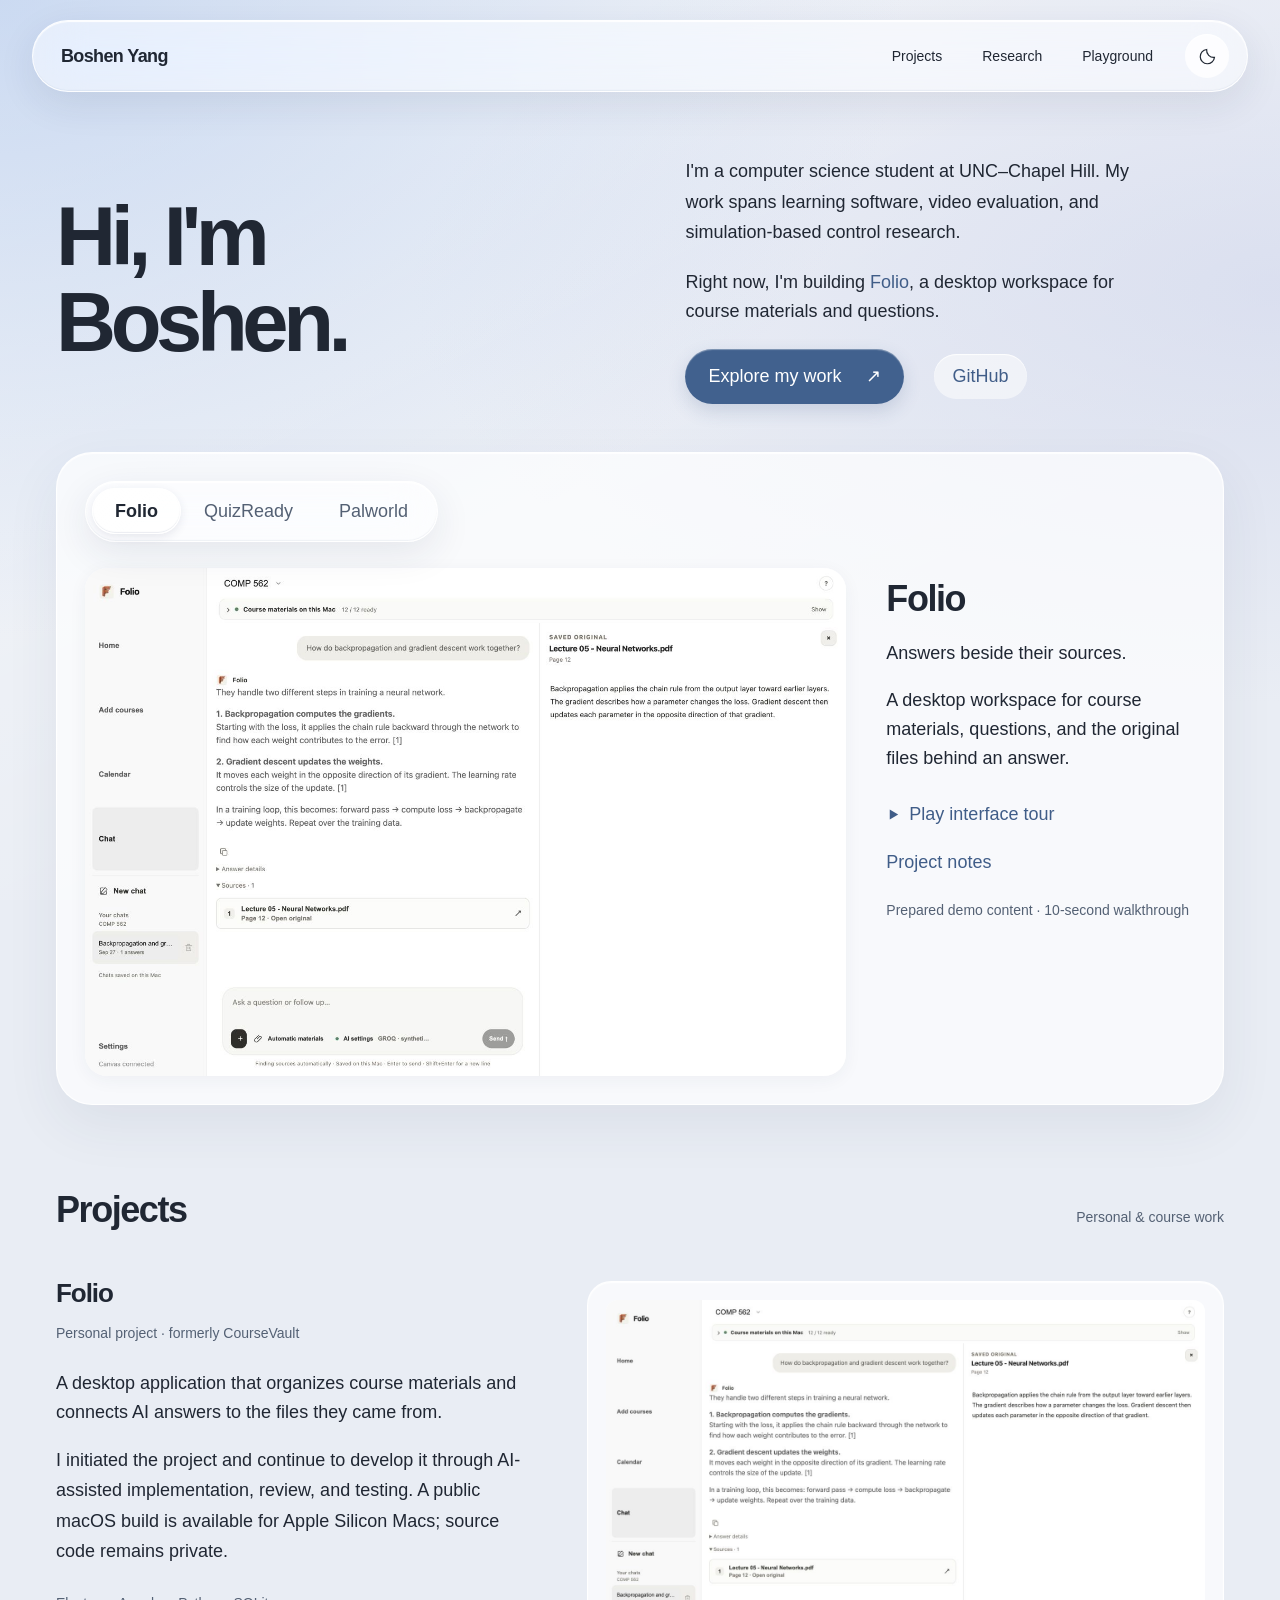
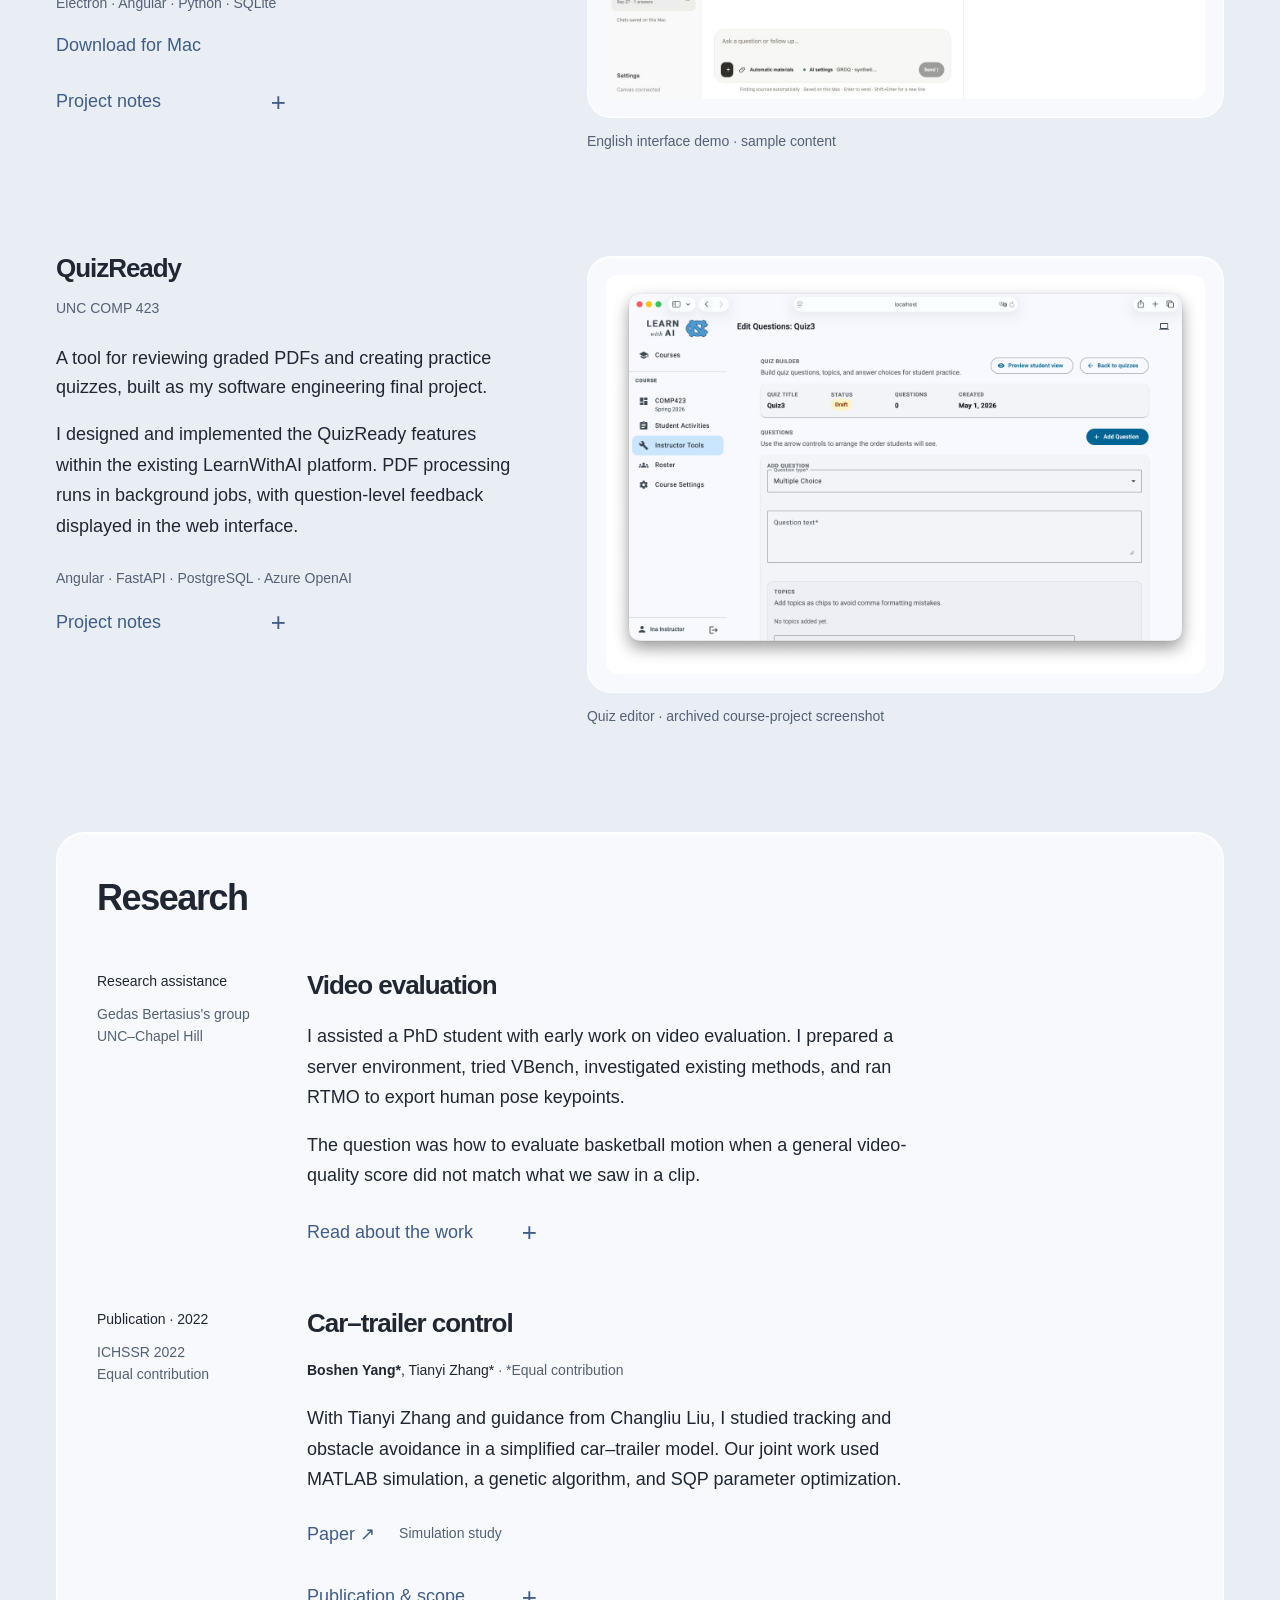
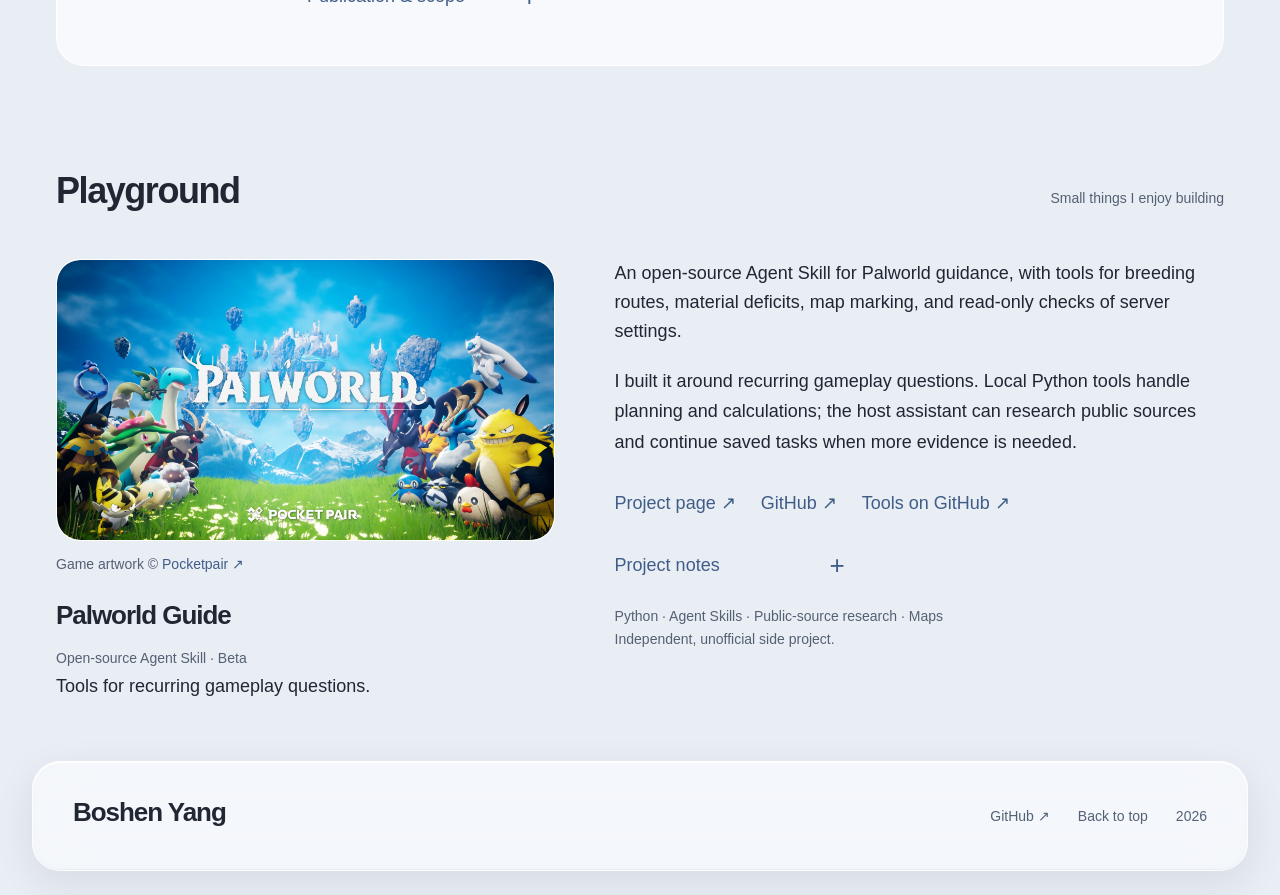
==== commit 91bc3c81: "Add Liquid Glass-inspired navigation and project controls" ====
--- a/index.html
+++ b/index.html
@@ -8,9 +8,9 @@
 <meta name="theme-color" content="#e4e8ed"><title>Boshen Yang</title>
 <link rel="icon" href="favicon.svg" type="image/svg+xml"><link rel="stylesheet" href="styles.css"><script src="script.js" defer></script>
 </head>
-<body>
+<body id="top">
 <a class="skip-link" href="#main">Skip to content</a>
-<header id="top" class="site-header">
+<header class="site-header">
 <a class="site-name" href="#top" aria-label="Boshen Yang, back to top">Boshen Yang</a>
 <div class="header-right"><nav aria-label="Main navigation"><a href="#projects">Projects</a><a href="#research">Research</a><a href="#playground">Playground</a></nav><button class="theme-toggle" type="button" aria-label="Switch to dark theme" title="Switch to dark theme"><svg class="moon-icon" viewBox="0 0 24 24" fill="none" stroke="currentColor" stroke-width="1.5" aria-hidden="true"><path d="M20.8 13.1A9 9 0 0 1 10.9 3.2a9 9 0 1 0 9.9 9.9Z"/></svg><svg class="sun-icon" viewBox="0 0 24 24" fill="none" stroke="currentColor" stroke-width="1.5" aria-hidden="true"><circle cx="12" cy="12" r="4"/><path d="M12 2v2m0 16v2M2 12h2m16 0h2M5 5l1.5 1.5m11 11L19 19M5 19l1.5-1.5m11-11L19 5"/></svg></button></div>
 </header>
@@ -21,9 +21,10 @@
 <p class="intro-current">Right now, I'm building <a href="#folio">Folio</a>, a desktop workspace for course materials and questions.</p>
 <div class="intro-links"><a class="primary-link" href="#projects">Explore my work <span aria-hidden="true">↗</span></a><a class="intro-github" href="https://github.com/Bensssonxx" target="_blank" rel="noopener noreferrer">GitHub<span class="sr-only"> (opens in a new tab)</span></a></div></div>
 <div class="work-preview"><fieldset class="preview-picker"><legend class="sr-only">Preview a project</legend>
-<input class="sr-only" type="radio" name="preview" id="preview-folio" checked><label for="preview-folio">Folio</label>
+<div class="preview-controls"><input class="sr-only" type="radio" name="preview" id="preview-folio" checked><label for="preview-folio">Folio</label>
 <input class="sr-only" type="radio" name="preview" id="preview-quizready"><label for="preview-quizready">QuizReady</label>
 <input class="sr-only" type="radio" name="preview" id="preview-palworld"><label for="preview-palworld">Palworld</label>
+<span class="preview-glass" aria-hidden="true" hidden></span></div>
 <div class="preview-frames">
 <figure class="preview-frame preview-folio"><div class="preview-picture"><img src="assets/folio-english-sources.png" width="1440" height="960" alt="Folio's English interface with an answer and the saved lecture source open beside it" decoding="async"></div><figcaption><strong>Folio</strong><span>Answers beside their sources.</span><p class="preview-description">A desktop workspace for course materials, questions, and the original files behind an answer.</p><div class="preview-actions"><button class="tour-trigger" type="button"><svg aria-hidden="true" viewBox="0 0 16 16"><path d="M4 2.7 13 8 4 13.3Z" fill="currentColor"/></svg>Play interface tour</button><a href="#folio">Project notes</a></div><p class="preview-note">Prepared demo content · 10-second walkthrough</p></figcaption></figure>
 <figure class="preview-frame preview-quizready"><div class="preview-picture"><img src="assets/quizready-editor.png" width="2928" height="1920" alt="QuizReady's practice quiz editor in the LearnWithAI course platform" loading="lazy" decoding="async"></div><figcaption><strong>QuizReady</strong><span>Graded PDFs and practice quizzes.</span><p class="preview-description">My COMP 423 final project, built within the existing LearnWithAI course platform.</p><div class="preview-actions"><a href="#quizready">Explore QuizReady</a></div><p class="preview-note">Archived course-project interface</p></figcaption></figure>
--- a/styles.css
+++ b/styles.css
@@ -46,3 +46,111 @@
 .preview-frame{align-items:start}.preview-picture{grid-row:1}.preview-frame figcaption{margin:10px 0 0}.preview-description{margin:18px 0 20px}.preview-actions{margin-bottom:14px}
 @media(max-width:800px){.preview-frame figcaption{margin:24px 0 0}}
 @media(max-width:600px){.preview-frame figcaption{margin-top:20px}}
+
+/* Liquid Glass-inspired web materials; requested by Boshen. */
+:root {
+  --outer:#e9edf4; --bg:#f7f9fc; --soft:#edf1f7; --ink:#202733; --muted:#546174;
+  --link:#405d88; --surface:#fff; --glass:rgba(255,255,255,.53);
+  --glass-edge:rgba(255,255,255,.88); --glass-shadow:0 12px 38px rgba(32,48,80,.09),inset 0 1px 1px rgba(255,255,255,.95),inset 0 -1px 1px rgba(95,115,150,.08);
+  --pane:rgba(255,255,255,.68); --selection:rgba(255,255,255,.78);
+  --backdrop:rgba(45,58,82,.27); --serif:-apple-system,BlinkMacSystemFont,"Segoe UI",sans-serif;
+}
+:root[data-theme=dark] {
+  --outer:#111823; --bg:#182130; --soft:#263247; --ink:#eef3fc; --muted:#bbc7db;
+  --link:#bbd4fb; --surface:#202c3e; --glass:rgba(32,44,65,.64);
+  --glass-edge:rgba(226,238,255,.19); --glass-shadow:0 14px 40px rgba(0,5,16,.25),inset 0 1px 1px rgba(240,247,255,.16),inset 0 -1px 1px rgba(0,5,16,.15);
+  --pane:rgba(27,39,58,.82); --selection:rgba(125,153,197,.24); --backdrop:rgba(3,8,18,.64);
+}
+body {
+  background-color:var(--outer);
+  background-image:radial-gradient(ellipse at 0% 0%,rgba(171,196,235,.57),transparent 50%),radial-gradient(ellipse at 100% 32%,rgba(205,211,235,.55),transparent 48%),linear-gradient(155deg,rgba(255,255,255,.55),transparent 70%);
+  background-attachment:fixed;
+}
+[data-theme=dark] body {
+  background-image:radial-gradient(ellipse at 0% 0%,rgba(61,91,146,.36),transparent 50%),radial-gradient(ellipse at 100% 32%,rgba(78,83,128,.26),transparent 48%);
+}
+html {scroll-padding-top:124px}
+.site-header,main,footer{width:min(1280px,calc(100% - 64px))}
+.site-header {
+  position:sticky;top:18px;z-index:20;margin:20px auto 0;padding:13px 18px 13px 28px;
+  border:1px solid var(--glass-edge);border-radius:48px;
+  background:var(--glass);box-shadow:var(--glass-shadow);
+  -webkit-backdrop-filter:blur(24px) saturate(145%);backdrop-filter:blur(24px) saturate(145%);
+}
+.site-name{font-family:var(--serif);font-size:18px;font-weight:600;letter-spacing:-.035em}
+.header-right{gap:15px}nav{gap:6px}nav a{padding:8px 17px;border-radius:30px;min-height:44px;color:var(--ink)}
+nav a[aria-current]{background:var(--selection);box-shadow:inset 0 1px 1px var(--glass-edge)}
+nav a:hover{text-decoration:none;background:var(--selection)}
+.theme-toggle{width:44px;height:44px;border-radius:50%;background:var(--selection);box-shadow:inset 0 1px 1px var(--glass-edge)}
+main{padding:0 24px 60px;background:transparent}main::before{display:none}
+.intro{padding:64px 0 84px;gap:48px 64px;align-items:center}
+.intro h1{font-family:var(--serif);font-weight:600;letter-spacing:-.065em;line-height:1.04}
+.intro-summary{padding-top:0}.intro-description{line-height:1.7}
+.primary-link{border-radius:30px;background:#41618e;color:#fff;padding:13px 23px;min-height:52px;box-shadow:inset 0 1px 1px rgba(255,255,255,.36),0 7px 18px rgba(49,79,125,.17)}
+[data-theme=dark] .primary-link{background:#bbd4fb;color:#172638}
+.intro-github{padding:8px 18px;border-radius:28px;background:var(--glass);box-shadow:inset 0 1px 1px var(--glass-edge)}
+.work-preview{background:var(--pane);border:1px solid var(--glass-edge);border-radius:36px;padding:28px;box-shadow:0 20px 55px rgba(36,55,90,.07),inset 0 1px 1px var(--glass-edge)}
+.preview-picker{display:block;min-width:0}
+.preview-controls {
+  position:relative;isolation:isolate;display:inline-flex;align-items:center;padding:6px;max-width:100%;
+  background:var(--glass);border:1px solid var(--glass-edge);border-radius:36px;box-shadow:var(--glass-shadow);
+  -webkit-backdrop-filter:blur(20px) saturate(150%);backdrop-filter:blur(20px) saturate(150%);
+}
+.preview-controls>label{position:relative;z-index:1;display:flex;align-items:center;justify-content:center;padding:9px 23px;min-height:46px;border-radius:30px;font-size:18px;cursor:pointer;color:var(--muted)}
+.preview-controls>input:checked+label{background:var(--selection);color:var(--ink);font-weight:600}
+.preview-controls.glass-ready>input:checked+label{background:transparent}
+.preview-controls>input:focus-visible+label{outline:3px solid var(--link);outline-offset:2px}
+.preview-glass{
+  position:absolute;z-index:0;top:6px;left:0;height:46px;width:var(--selection-width,80px);transform:translateX(var(--selection-x,6px));
+  border:1px solid var(--glass-edge);border-radius:30px;background:linear-gradient(145deg,rgba(255,255,255,.45),transparent 65%),var(--selection);
+  box-shadow:0 3px 10px rgba(35,52,85,.10),inset 0 1px 1px rgba(255,255,255,.8),inset 0 -1px 1px rgba(80,100,140,.12);
+  transition:transform 260ms cubic-bezier(.23,1,.32,1),width 260ms cubic-bezier(.23,1,.32,1);pointer-events:none;
+}
+.preview-frames{margin-top:26px}.preview-picture{border-radius:22px;overflow:hidden;background:#fff;box-shadow:0 4px 18px rgba(35,50,80,.05)}
+.preview-frame figcaption strong{font-weight:550;letter-spacing:-.04em}
+.section-heading h2{font-weight:550}.project-heading h3,.research-copy h3,.side-project-visual h3{font-weight:550}
+.project-entry{gap:60px}.image-button{border-radius:24px;background:var(--pane);border:1px solid var(--glass-edge);box-shadow:inset 0 1px 1px var(--glass-edge)}
+.image-button img{border-radius:12px}.image-zoom{border-radius:24px;padding:8px 14px;background:var(--glass);-webkit-backdrop-filter:blur(16px);backdrop-filter:blur(16px);box-shadow:var(--glass-shadow)}
+.research{background:var(--pane);border:1px solid var(--glass-edge);border-radius:28px;padding:44px 40px;box-shadow:inset 0 1px 1px var(--glass-edge)}
+.palworld-figure .image-button{border-radius:24px}.palworld-figure .image-button img{border-radius:23px}
+footer{margin:0 auto 24px;padding:32px 40px;border-radius:28px;border:1px solid var(--glass-edge);background:var(--glass);color:var(--ink);box-shadow:var(--glass-shadow);-webkit-backdrop-filter:blur(20px) saturate(140%);backdrop-filter:blur(20px) saturate(140%)}
+footer a,.footer-year{color:var(--muted)}footer .footer-signature{font-size:26px;font-weight:600}
+dialog{background:var(--pane);border:1px solid var(--glass-edge);border-radius:30px;box-shadow:0 30px 100px rgba(14,28,56,.24),inset 0 1px 1px var(--glass-edge);-webkit-backdrop-filter:blur(28px) saturate(140%);backdrop-filter:blur(28px) saturate(140%)}
+dialog::backdrop{background:var(--backdrop);-webkit-backdrop-filter:blur(8px);backdrop-filter:blur(8px)}
+.dialog-close,.tour-close{border-radius:30px;background:var(--glass);padding:8px 15px}.tour-heading h2{font-weight:550}
+#tour-player{border-radius:16px;overflow:hidden}.tour-chapters{background:var(--pane)}.tour-chapters button{border-radius:24px;background:var(--glass);box-shadow:inset 0 1px 1px var(--glass-edge)}
+@media(hover:hover) and (pointer:fine){
+  .primary-link,.intro-github,.theme-toggle,nav a{transition:transform 150ms var(--ease-out),opacity 150ms ease,background-color 150ms ease}
+  .primary-link:hover,.intro-github:hover,.theme-toggle:hover{opacity:1;transform:translateY(-1px)}
+  .preview-controls>label:hover{color:var(--ink)}
+}
+@media(max-width:1100px){.intro{column-gap:40px}.work-preview{padding:24px}}
+@media(max-width:800px){
+  .site-header,main,footer{width:calc(100% - 40px)}.site-header{padding:10px 12px 10px 22px}
+  main{padding:0 12px 52px}.intro{padding:52px 0 68px;gap:32px}.work-preview{padding:22px;margin-top:4px}
+  .preview-controls>label{padding-inline:21px}.research{padding:34px 28px}footer{padding:30px 28px}
+}
+@media(max-width:600px){
+  html{scroll-padding-top:144px}.site-header,main,footer{width:calc(100% - 24px)}
+  .site-header{top:10px;margin-top:12px;display:grid;grid-template-columns:1fr auto;row-gap:4px;padding:10px 14px;border-radius:30px}
+  .site-name{font-size:18px;grid-column:1;grid-row:1}.header-right{display:contents}
+  .site-header nav{grid-column:1/-1;grid-row:2;justify-content:space-between;gap:4px}nav a{font-size:14px;padding:6px 13px;min-height:40px}
+  .theme-toggle{grid-column:2;grid-row:1;width:36px;height:36px;padding:9px}
+  main{padding:0 8px 42px}.intro{padding:36px 0 60px;gap:28px}.intro h1{font-size:62px}.intro-links{gap:15px}.primary-link{padding-inline:20px}.intro-github{padding-inline:16px}
+  .work-preview{padding:16px 12px 22px;margin:6px -4px 0;border-radius:28px}
+  .preview-controls{padding:5px;border-radius:30px}.preview-controls>label{min-height:42px;padding:8px 17px;font-size:14px}
+  .preview-glass{top:5px;height:42px}.preview-frames{margin-top:22px}.preview-picture{border-radius:16px}
+  .image-button,.palworld-figure .image-button{border-radius:20px}.palworld-figure .image-button img{border-radius:19px}
+  .research{padding:28px 20px;border-radius:24px}footer{padding:26px 22px;border-radius:26px}
+  dialog{border-radius:24px}#tour-dialog{padding:15px 12px}.dialog-close{right:8px;top:7px}
+}
+@media(max-width:360px){.intro h1{font-size:56px}.preview-controls>label{padding-inline:14px}.primary-link{gap:16px;padding-inline:17px}.intro-links{gap:12px}}
+@supports not ((backdrop-filter:blur(1px)) or (-webkit-backdrop-filter:blur(1px))){
+  .site-header,.preview-controls,footer,dialog,.image-zoom{background:var(--bg)}
+}
+@media(prefers-reduced-transparency:reduce),(prefers-contrast:more){
+  .site-header,.preview-controls,.work-preview,.research,footer,dialog,.image-zoom{background:var(--bg);-webkit-backdrop-filter:none;backdrop-filter:none}
+  .preview-glass{background:var(--soft)}dialog::backdrop{-webkit-backdrop-filter:none;backdrop-filter:none}
+}
+@media(prefers-reduced-motion:reduce){.preview-glass{transition:none}}
+@media print{body{background:#fff}.site-header{position:static;box-shadow:none;border:0}main,footer{background:transparent}footer{box-shadow:none;border:0}.preview-controls{display:none}}
